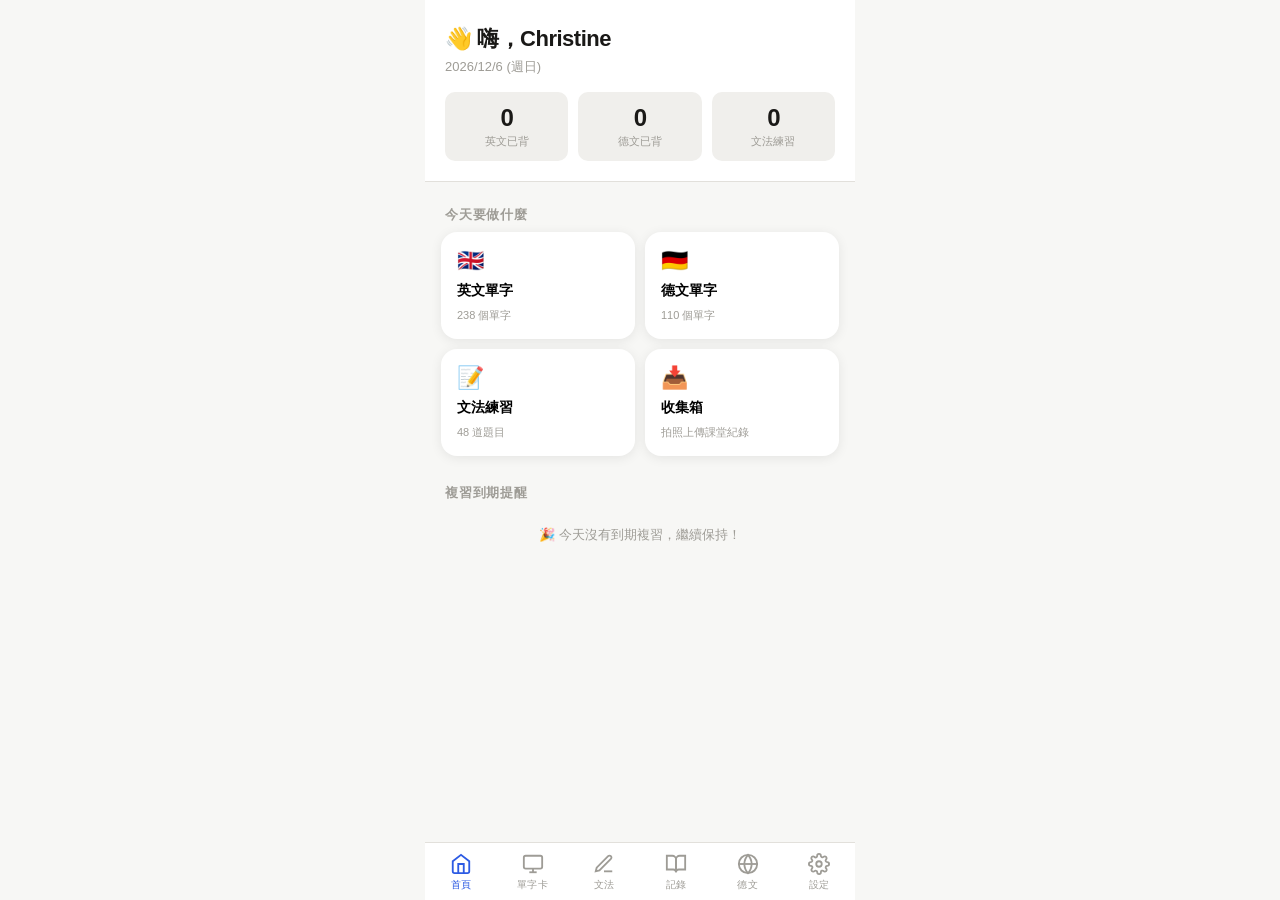
==== index.html @ 4376c9bf "Update index.html" ====
<!DOCTYPE html>
<html lang="zh-TW">
<head>
<meta charset="UTF-8">
<meta name="viewport" content="width=device-width, initial-scale=1.0, maximum-scale=1.0, user-scalable=no">
<meta name="apple-mobile-web-app-capable" content="yes">
<meta name="apple-mobile-web-app-status-bar-style" content="black-translucent">
<meta name="apple-mobile-web-app-title" content="語言複習">
<title>Language Review</title>
<script src="data.js"></script>
<style>
  /* ===== TOKENS ===== */
  :root {
    --bg: #F7F7F5;
    --surface: #FFFFFF;
    --surface2: #F0EFec;
    --border: #E2E0DB;
    --text: #1A1917;
    --text2: #6B6860;
    --text3: #9E9C96;
    --en: #2D5BE3;
    --en-light: #EBF0FD;
    --de: #C0392B;
    --de-light: #FDECEA;
    --green: #1A7F4B;
    --green-light: #E6F5EE;
    --amber: #B45309;
    --amber-light: #FEF3C7;
    --radius: 16px;
    --radius-sm: 10px;
    --shadow: 0 2px 12px rgba(0,0,0,0.08);
    --shadow-card: 0 4px 24px rgba(0,0,0,0.12);
    --font: -apple-system, 'SF Pro Display', 'Helvetica Neue', sans-serif;
    --safe-bottom: env(safe-area-inset-bottom, 0px);
  }

  /* ===== RESET ===== */
  *, *::before, *::after { box-sizing: border-box; margin: 0; padding: 0; }
  html, body { height: 100%; overflow: hidden; }
  body {
    font-family: var(--font);
    background: var(--bg);
    color: var(--text);
    -webkit-tap-highlight-color: transparent;
    -webkit-font-smoothing: antialiased;
  }
  button { border: none; cursor: pointer; font-family: var(--font); background: none; }
  input, textarea { font-family: var(--font); outline: none; border: none; }

  /* ===== LAYOUT ===== */
  #app {
    display: flex;
    flex-direction: column;
    height: 100vh;
    max-width: 430px;
    margin: 0 auto;
    position: relative;
    overflow: hidden;
  }
  #content {
    flex: 1;
    overflow-y: auto;
    overflow-x: hidden;
    -webkit-overflow-scrolling: touch;
    padding-bottom: calc(72px + var(--safe-bottom));
  }
  #content::-webkit-scrollbar { display: none; }

  /* ===== TOP BAR ===== */
  .topbar {
    background: var(--surface);
    padding: 16px 20px 12px;
    display: flex;
    align-items: center;
    justify-content: space-between;
    border-bottom: 1px solid var(--border);
    position: sticky;
    top: 0;
    z-index: 10;
  }
  .topbar-title { font-size: 17px; font-weight: 600; letter-spacing: -0.3px; }
  .topbar-sub { font-size: 12px; color: var(--text3); margin-top: 1px; }
  .topbar-action {
    width: 36px; height: 36px;
    border-radius: 50%;
    background: var(--surface2);
    display: flex; align-items: center; justify-content: center;
    font-size: 16px;
    transition: background 0.15s;
  }
  .topbar-action:active { background: var(--border); }

  /* ===== BOTTOM NAV ===== */
  #nav {
    position: fixed;
    bottom: 0; left: 50%; transform: translateX(-50%);
    width: 100%; max-width: 430px;
    background: rgba(255,255,255,0.95);
    backdrop-filter: blur(20px);
    -webkit-backdrop-filter: blur(20px);
    border-top: 1px solid var(--border);
    display: flex;
    padding-bottom: var(--safe-bottom);
    z-index: 100;
  }
  .nav-item {
    flex: 1;
    display: flex; flex-direction: column;
    align-items: center; justify-content: center;
    padding: 10px 0 8px;
    gap: 3px;
    color: var(--text3);
    transition: color 0.15s;
    -webkit-tap-highlight-color: transparent;
  }
  .nav-item.active { color: var(--en); }
  .nav-item svg { width: 22px; height: 22px; }
  .nav-item span { font-size: 10px; font-weight: 500; letter-spacing: 0.2px; }

  /* ===== PAGES ===== */
  .page { display: none; }
  .page.active { display: block; }

  /* ===== SECTION HEADER ===== */
  .section-header {
    padding: 20px 20px 8px;
    display: flex; align-items: center; justify-content: space-between;
  }
  .section-title { font-size: 13px; font-weight: 600; color: var(--text3); text-transform: uppercase; letter-spacing: 0.8px; }
  .section-action { font-size: 13px; color: var(--en); font-weight: 500; }

  /* ===== CARDS ===== */
  .card {
    background: var(--surface);
    border-radius: var(--radius);
    margin: 0 16px 12px;
    padding: 16px;
    box-shadow: var(--shadow);
  }
  .card-sm {
    background: var(--surface);
    border-radius: var(--radius-sm);
    padding: 12px 14px;
    box-shadow: var(--shadow);
  }

  /* ===== TAGS ===== */
  .tag {
    display: inline-flex; align-items: center;
    padding: 3px 8px;
    border-radius: 20px;
    font-size: 11px; font-weight: 600;
    letter-spacing: 0.3px;
  }
  .tag-en { background: var(--en-light); color: var(--en); }
  .tag-de { background: var(--de-light); color: var(--de); }
  .tag-green { background: var(--green-light); color: var(--green); }
  .tag-amber { background: var(--amber-light); color: var(--amber); }

  /* ===== HOME PAGE ===== */
  .home-hero {
    padding: 24px 20px 20px;
    background: var(--surface);
    border-bottom: 1px solid var(--border);
    margin-bottom: 4px;
  }
  .home-greeting { font-size: 22px; font-weight: 700; letter-spacing: -0.5px; }
  .home-date { font-size: 13px; color: var(--text3); margin-top: 4px; }
  .streak-row {
    display: flex; gap: 10px; margin-top: 16px;
  }
  .streak-box {
    flex: 1;
    background: var(--surface2);
    border-radius: var(--radius-sm);
    padding: 12px;
    text-align: center;
  }
  .streak-num { font-size: 24px; font-weight: 700; letter-spacing: -1px; }
  .streak-label { font-size: 11px; color: var(--text3); margin-top: 2px; }
  .quick-actions {
    display: grid; grid-template-columns: 1fr 1fr;
    gap: 10px; padding: 0 16px 8px;
  }
  .quick-btn {
    background: var(--surface);
    border-radius: var(--radius);
    padding: 16px;
    display: flex; flex-direction: column;
    gap: 8px;
    box-shadow: var(--shadow);
    transition: transform 0.1s;
    text-align: left;
  }
  .quick-btn:active { transform: scale(0.97); }
  .quick-btn-icon { font-size: 22px; }
  .quick-btn-title { font-size: 14px; font-weight: 600; }
  .quick-btn-sub { font-size: 11px; color: var(--text3); }

  /* ===== FLASHCARD ===== */
  .flashcard-container {
    padding: 20px 20px 0;
    position: relative;
  }
  .lang-toggle {
    display: flex;
    background: var(--surface2);
    border-radius: 12px;
    padding: 3px;
    margin-bottom: 16px;
  }
  .lang-toggle-btn {
    flex: 1; padding: 8px;
    border-radius: 9px;
    font-size: 13px; font-weight: 600;
    transition: all 0.2s;
    color: var(--text3);
  }
  .lang-toggle-btn.active {
    background: var(--surface);
    color: var(--text);
    box-shadow: 0 1px 4px rgba(0,0,0,0.1);
  }
  .flashcard-area {
    position: relative;
    height: 260px;
    user-select: none;
  }
  .flashcard {
    position: absolute; inset: 0;
    background: var(--surface);
    border-radius: 20px;
    box-shadow: var(--shadow-card);
    display: flex; flex-direction: column;
    align-items: center; justify-content: center;
    padding: 28px;
    text-align: center;
    cursor: pointer;
    transition: transform 0.3s ease;
    touch-action: pan-y;
  }
  .flashcard.flipped { background: var(--en-light); }
  .flashcard.flipped-de { background: var(--de-light); }
  .flashcard-top {
    position: absolute; top: 16px; left: 0; right: 0;
    display: flex; justify-content: center;
  }
  /* 發音按鈕（卡片右上角） */
  .speak-btn {
    position: absolute; top: 10px; right: 10px;
    width: 36px; height: 36px;
    border-radius: 50%;
    background: var(--surface2);
    display: flex; align-items: center; justify-content: center;
    font-size: 16px;
    z-index: 5;
  }
  .speak-btn:active { background: var(--border); }
  .speak-btn-inline {
    display: inline-flex; align-items: center; justify-content: center;
    width: 28px; height: 28px;
    border-radius: 50%;
    background: var(--surface2);
    font-size: 13px;
    margin-left: 6px;
    vertical-align: middle;
    flex: none;
  }
  .speak-btn-inline:active { background: var(--border); }
  .flashcard-word {
    font-size: 28px; font-weight: 700;
    letter-spacing: -0.5px;
    line-height: 1.2;
  }
  .flashcard-article {
    font-size: 16px; color: var(--de);
    font-weight: 600; margin-bottom: 4px;
  }
  .flashcard-pos {
    font-size: 12px; color: var(--text3);
    margin-top: 6px; font-style: italic;
  }
  .flashcard-meaning {
    font-size: 22px; font-weight: 600;
    margin-top: 8px; color: var(--text);
  }
  .flashcard-example {
    font-size: 12px; color: var(--text2);
    margin-top: 10px; line-height: 1.5;
    font-style: italic;
  }
  .flashcard-hint {
    position: absolute; bottom: 14px;
    font-size: 11px; color: var(--text3);
  }
  .swipe-indicators {
    display: flex; justify-content: space-between;
    padding: 10px 4px 0;
    font-size: 12px; color: var(--text3);
  }
  .swipe-indicators .left { color: var(--amber); }
  .swipe-indicators .right { color: var(--green); }
  .flashcard-actions {
    display: flex; gap: 12px; margin-top: 14px;
  }
  .fc-btn {
    flex: 1; padding: 14px;
    border-radius: 14px;
    font-size: 15px; font-weight: 600;
    transition: transform 0.1s;
  }
  .fc-btn:active { transform: scale(0.96); }
  .fc-btn-forget { background: var(--amber-light); color: var(--amber); }
  .fc-btn-know { background: var(--green-light); color: var(--green); }
  .flashcard-progress {
    margin: 14px 20px 0;
    display: flex; align-items: center; gap: 10px;
  }
  .progress-bar {
    flex: 1; height: 4px;
    background: var(--border);
    border-radius: 2px;
    overflow: hidden;
  }
  .progress-fill {
    height: 100%; background: var(--en);
    border-radius: 2px;
    transition: width 0.3s;
  }
  .progress-fill.de { background: var(--de); }
  .progress-text { font-size: 12px; color: var(--text3); white-space: nowrap; }

  /* typing mode */
  .typing-mode {
    padding: 20px;
  }
  .typing-card {
    background: var(--surface);
    border-radius: 20px;
    box-shadow: var(--shadow-card);
    padding: 28px 24px;
    text-align: center;
    margin-bottom: 16px;
    position: relative;
  }
  .typing-prompt { font-size: 13px; color: var(--text3); margin-bottom: 8px; }
  .typing-word { font-size: 26px; font-weight: 700; }
  .typing-input-wrap {
    display: flex; gap: 10px;
    margin-top: 16px;
  }
  .typing-input {
    flex: 1;
    background: var(--surface2);
    border-radius: 12px;
    padding: 14px 16px;
    font-size: 16px;
    color: var(--text);
    border: 2px solid transparent;
    transition: border-color 0.2s;
  }
  .typing-input:focus { border-color: var(--en); background: var(--surface); }
  .typing-input.correct { border-color: var(--green); background: var(--green-light); }
  .typing-input.wrong { border-color: var(--amber); background: var(--amber-light); }
  .typing-submit {
    background: var(--en);
    color: white;
    border-radius: 12px;
    padding: 0 18px;
    font-size: 15px; font-weight: 600;
  }
  .typing-submit:active { opacity: 0.85; }

  /* ===== GRAMMAR PAGE ===== */
  .grammar-card {
    background: var(--surface);
    border-radius: var(--radius);
    margin: 0 16px 12px;
    padding: 20px;
    box-shadow: var(--shadow);
  }
  /* 類別標籤列：可點擊展開規則 */
  .grammar-category-row {
    display: flex; align-items: center; gap: 8px;
    margin-bottom: 10px;
    cursor: pointer;
    user-select: none;
  }
  .grammar-category-label {
    font-size: 11px; font-weight: 600;
    text-transform: uppercase; letter-spacing: 0.8px;
    color: var(--text3);
  }
  .grammar-rule-toggle {
    font-size: 11px; color: var(--en);
    font-weight: 500;
  }
  .grammar-rule-detail {
    display: none;
    font-size: 12px; color: var(--text2);
    background: var(--en-light);
    border-radius: 8px;
    padding: 8px 10px;
    margin-bottom: 10px;
    line-height: 1.5;
  }
  .grammar-rule-detail.show { display: block; }
  .grammar-question {
    font-size: 16px; font-weight: 600; line-height: 1.4;
    margin-bottom: 12px;
  }
  .grammar-choices {
    display: flex; flex-direction: column; gap: 8px;
  }
  .grammar-choice {
    background: var(--surface2);
    border-radius: 10px;
    padding: 12px 14px;
    font-size: 14px;
    text-align: left;
    transition: background 0.15s;
    border: 2px solid transparent;
  }
  .grammar-choice:active { background: var(--border); }
  .grammar-choice.correct { background: var(--green-light); border-color: var(--green); color: var(--green); }
  .grammar-choice.wrong { background: var(--de-light); border-color: var(--de); color: var(--de); }
  .grammar-explanation {
    display: none;
    margin-top: 12px;
    padding: 12px;
    background: var(--surface2);
    border-radius: 10px;
    font-size: 13px;
    line-height: 1.6;
    color: var(--text2);
  }
  .grammar-explanation.show { display: block; }
  .grammar-nav-btn {
    width: 100%; padding: 14px;
    background: var(--en);
    color: white;
    border-radius: 12px;
    font-size: 15px; font-weight: 600;
    margin-top: 12px;
    transition: opacity 0.15s;
  }
  .grammar-nav-btn:active { opacity: 0.85; }
  .grammar-ai-btn {
    width: 100%; padding: 12px;
    background: var(--surface2);
    color: var(--text2);
    border-radius: 12px;
    font-size: 13px; font-weight: 500;
    margin-top: 8px;
    display: flex; align-items: center; justify-content: center; gap: 6px;
  }
  .grammar-stats {
    display: flex; gap: 10px;
    padding: 0 16px 12px;
  }
  .grammar-stat {
    flex: 1; background: var(--surface);
    border-radius: var(--radius-sm);
    padding: 12px;
    text-align: center;
    box-shadow: var(--shadow);
  }
  .grammar-stat-num { font-size: 22px; font-weight: 700; }
  .grammar-stat-label { font-size: 11px; color: var(--text3); margin-top: 2px; }
  .filter-row {
    display: flex; gap: 8px;
    padding: 0 16px 12px;
    overflow-x: auto;
  }
  .filter-row::-webkit-scrollbar { display: none; }
  .filter-chip {
    padding: 6px 14px;
    border-radius: 20px;
    font-size: 12px; font-weight: 600;
    background: var(--surface2);
    color: var(--text3);
    white-space: nowrap;
    transition: all 0.15s;
  }
  .filter-chip.active { background: var(--en); color: white; }

  /* ===== 找錯誤題型樣式 ===== */
  .error-find-badge {
    display: inline-flex; align-items: center; gap: 4px;
    padding: 3px 10px;
    border-radius: 20px;
    font-size: 11px; font-weight: 600;
    background: var(--amber-light); color: var(--amber);
    margin-bottom: 10px;
  }
  .error-find-instruction {
    font-size: 13px; color: var(--text2);
    margin-bottom: 14px; line-height: 1.5;
  }
  .error-find-sentence {
    display: flex; flex-wrap: wrap; gap: 6px;
    padding: 16px;
    background: var(--surface2);
    border-radius: 12px;
    margin-bottom: 14px;
    line-height: 1.8;
  }
  .word-token {
    display: inline-block;
    padding: 4px 8px;
    border-radius: 8px;
    font-size: 15px; font-weight: 500;
    cursor: pointer;
    border: 2px solid transparent;
    transition: all 0.15s;
    background: var(--surface);
  }
  .word-token:active { transform: scale(0.93); }
  .word-token.found-error {
    background: var(--de-light);
    border-color: var(--de);
    color: var(--de);
    font-weight: 700;
  }
  .word-token.not-error {
    opacity: 0.45;
    cursor: default;
  }
  .word-token.punctuation {
    background: none;
    border: none;
    cursor: default;
    padding: 4px 2px;
    color: var(--text3);
    font-size: 15px;
  }
  .error-find-feedback {
    font-size: 13px;
    padding: 8px 12px;
    border-radius: 8px;
    margin-bottom: 10px;
    line-height: 1.5;
  }
  .error-find-feedback.hint {
    background: var(--amber-light);
    color: var(--amber);
  }
  .error-find-feedback.success {
    background: var(--green-light);
    color: var(--green);
    font-weight: 600;
  }
  /* 第二步：選正確替換 */
  .word-fix-section {
    margin-top: 4px;
  }
  .word-fix-prompt {
    font-size: 14px; font-weight: 600;
    margin-bottom: 10px; color: var(--text);
  }
  .word-fix-prompt .error-word {
    color: var(--de);
    text-decoration: line-through;
    margin-right: 4px;
  }
  .word-fix-choices {
    display: flex; flex-direction: column; gap: 8px;
  }
  .word-fix-choice {
    background: var(--surface2);
    border-radius: 10px;
    padding: 11px 14px;
    font-size: 14px;
    text-align: left;
    border: 2px solid transparent;
    transition: all 0.15s;
  }
  .word-fix-choice:active { background: var(--border); }
  .word-fix-choice.correct { background: var(--green-light); border-color: var(--green); color: var(--green); font-weight: 600; }
  .word-fix-choice.wrong { background: var(--de-light); border-color: var(--de); color: var(--de); }

  /* ===== DIARY / RECORDS PAGE ===== */
  .diary-input-card {
    background: var(--surface);
    border-radius: var(--radius);
    margin: 0 16px 12px;
    padding: 16px;
    box-shadow: var(--shadow);
  }
  .diary-textarea {
    width: 100%;
    min-height: 120px;
    background: var(--surface2);
    border-radius: 10px;
    padding: 12px;
    font-size: 15px; line-height: 1.6;
    resize: none;
    color: var(--text);
  }
  .diary-textarea:focus { background: var(--surface); }
  .diary-toolbar {
    display: flex; gap: 8px; margin-top: 10px;
  }
  .diary-submit {
    flex: 1; padding: 12px;
    background: var(--en); color: white;
    border-radius: 10px;
    font-size: 14px; font-weight: 600;
  }
  .diary-submit:active { opacity: 0.85; }
  .diary-ai-btn {
    padding: 12px 14px;
    background: var(--surface2);
    border-radius: 10px;
    font-size: 13px;
  }
  .diary-entry {
    background: var(--surface);
    border-radius: var(--radius);
    margin: 0 16px 10px;
    padding: 16px;
    box-shadow: var(--shadow);
  }
  .diary-entry-date { font-size: 11px; color: var(--text3); margin-bottom: 6px; }
  .diary-entry-text { font-size: 14px; line-height: 1.6; color: var(--text); }
  .diary-entry-corrections {
    margin-top: 10px;
    padding-top: 10px;
    border-top: 1px solid var(--border);
  }
  .correction-item { font-size: 12px; line-height: 1.5; margin-bottom: 4px; }
  .correction-wrong { color: var(--de); text-decoration: line-through; }
  .correction-right { color: var(--green); }

  /* engoo record */
  .record-input {
    width: 100%;
    background: var(--surface2);
    border-radius: 10px;
    padding: 12px;
    font-size: 15px;
    color: var(--text);
    margin-bottom: 8px;
  }
  .record-input:focus { background: var(--surface); }

  /* cambly history */
  .cambly-item {
    background: var(--surface);
    border-radius: var(--radius);
    margin: 0 16px 10px;
    padding: 14px 16px;
    box-shadow: var(--shadow);
    display: flex; flex-direction: column; gap: 4px;
  }
  .cambly-item-header {
    display: flex; align-items: center; justify-content: space-between;
  }
  .cambly-item-date { font-size: 12px; color: var(--text3); }
  .cambly-item-tutor { font-size: 12px; color: var(--en); font-weight: 500; }
  .cambly-item-topic { font-size: 14px; font-weight: 500; line-height: 1.4; }

  /* ===== 收集箱 (INBOX) ===== */
  .inbox-photo-preview {
    width: 100%;
    border-radius: 10px;
    margin-top: 10px;
    max-height: 220px;
    object-fit: contain;
    background: var(--surface2);
  }
  .inbox-item {
    background: var(--surface);
    border-radius: var(--radius-sm);
    margin: 0 16px 10px;
    padding: 12px 14px;
    box-shadow: var(--shadow);
  }
  .inbox-item-header {
    display: flex; align-items: center; justify-content: space-between;
    margin-bottom: 8px;
  }
  .inbox-item-remove {
    font-size: 13px; color: var(--de); font-weight: 600;
    padding: 4px 8px;
  }
  .inbox-field {
    display: flex; align-items: center; gap: 8px;
    margin-bottom: 6px;
  }
  .inbox-field-label {
    font-size: 11px; color: var(--text3);
    width: 44px; flex: none;
  }
  .inbox-field-input {
    flex: 1;
    background: var(--surface2);
    border-radius: 8px;
    padding: 8px 10px;
    font-size: 14px;
    color: var(--text);
  }
  .inbox-field-input:focus { background: var(--en-light); }

  /* ===== GERMAN PAGE ===== */
  .pr-card {
    background: var(--surface);
    border-radius: var(--radius);
    margin: 0 16px 10px;
    padding: 16px;
    box-shadow: var(--shadow);
  }
  .pr-title {
    font-size: 15px; font-weight: 700; margin-bottom: 6px;
    color: var(--de);
  }
  .pr-rule { font-size: 13px; line-height: 1.5; color: var(--text2); margin-bottom: 10px; }
  .pr-examples { display: flex; flex-wrap: wrap; gap: 6px; }
  .pr-example {
    background: var(--de-light);
    border-radius: 8px;
    padding: 6px 10px;
    font-size: 12px;
  }
  .pr-example-word { font-weight: 600; color: var(--de); }
  .pr-example-pron { color: var(--text3); font-size: 11px; }
  .pr-example-meaning { color: var(--text2); }
  .pr-notes {
    margin-top: 10px;
    padding: 8px 10px;
    background: var(--amber-light);
    border-radius: 8px;
    font-size: 12px; color: var(--amber);
  }

  /* ===== SETTINGS PAGE ===== */
  .settings-section {
    padding: 0 16px 8px;
  }
  .settings-item {
    background: var(--surface);
    border-radius: var(--radius-sm);
    margin-bottom: 8px;
    padding: 14px 16px;
    display: flex; align-items: center; justify-content: space-between;
    box-shadow: var(--shadow);
  }
  .settings-item-left { display: flex; flex-direction: column; gap: 2px; }
  .settings-item-title { font-size: 15px; font-weight: 500; }
  .settings-item-sub { font-size: 12px; color: var(--text3); }
  .settings-input {
    width: 100%;
    background: var(--surface2);
    border-radius: 10px;
    padding: 10px 12px;
    font-size: 14px;
    color: var(--text);
    margin-top: 6px;
  }
  .settings-save-btn {
    width: 100%; padding: 14px;
    background: var(--en); color: white;
    border-radius: 12px;
    font-size: 15px; font-weight: 600;
    margin-top: 8px;
  }

  /* ===== AI Loading ===== */
  .ai-loading {
    display: flex; align-items: center; gap: 8px;
    padding: 12px 16px;
    background: var(--surface2);
    border-radius: 10px;
    font-size: 13px; color: var(--text3);
  }
  .ai-dots {
    display: flex; gap: 4px;
  }
  .ai-dot {
    width: 6px; height: 6px;
    border-radius: 50%;
    background: var(--text3);
    animation: bounce 1.2s infinite;
  }
  .ai-dot:nth-child(2) { animation-delay: 0.2s; }
  .ai-dot:nth-child(3) { animation-delay: 0.4s; }
  @keyframes bounce {
    0%, 80%, 100% { transform: translateY(0); }
    40% { transform: translateY(-6px); }
  }

  /* AI result box */
  .ai-result {
    background: var(--surface2);
    border-radius: 10px;
    padding: 12px 14px;
    font-size: 13px;
    line-height: 1.7;
    color: var(--text);
    margin-top: 10px;
    border-left: 3px solid var(--en);
  }
  .ai-result.de { border-left-color: var(--de); }

  /* ===== TOAST ===== */
  .toast {
    position: fixed;
    bottom: calc(80px + var(--safe-bottom));
    left: 50%; transform: translateX(-50%) translateY(20px);
    background: var(--text);
    color: white;
    padding: 10px 20px;
    border-radius: 20px;
    font-size: 13px; font-weight: 500;
    opacity: 0;
    transition: all 0.3s;
    z-index: 999;
    pointer-events: none;
    white-space: nowrap;
    max-width: 90vw;
    overflow: hidden;
    text-overflow: ellipsis;
  }
  .toast.show {
    opacity: 1;
    transform: translateX(-50%) translateY(0);
  }

  /* swipe animation */
  @keyframes swipeRight {
    to { transform: translateX(120%) rotate(15deg); opacity: 0; }
  }
  @keyframes swipeLeft {
    to { transform: translateX(-120%) rotate(-15deg); opacity: 0; }
  }
  .swiping-right { animation: swipeRight 0.3s ease forwards; }
  .swiping-left { animation: swipeLeft 0.3s ease forwards; }

  /* empty state */
  .empty-state {
    text-align: center;
    padding: 48px 24px;
    color: var(--text3);
  }
  .empty-state-icon { font-size: 40px; margin-bottom: 12px; }
  .empty-state-text { font-size: 15px; font-weight: 500; color: var(--text2); }
  .empty-state-sub { font-size: 13px; margin-top: 6px; }
</style>
</head>
<body>
<div id="app">

  <!-- ===== CONTENT ===== -->
  <div id="content">

    <!-- HOME -->
    <div id="page-home" class="page active">
      <div class="home-hero">
        <div class="home-greeting">👋 嗨，Christine</div>
        <div class="home-date" id="home-date">今天是學習的好日子</div>
        <div class="streak-row">
          <div class="streak-box">
            <div class="streak-num" id="streak-en">—</div>
            <div class="streak-label">英文已背</div>
          </div>
          <div class="streak-box">
            <div class="streak-num" id="streak-de">—</div>
            <div class="streak-label">德文已背</div>
          </div>
          <div class="streak-box">
            <div class="streak-num" id="streak-grammar">—</div>
            <div class="streak-label">文法練習</div>
          </div>
        </div>
      </div>

      <div class="section-header">
        <span class="section-title">今天要做什麼</span>
      </div>
      <div class="quick-actions">
        <button class="quick-btn" onclick="goTo('vocab','en')">
          <span class="quick-btn-icon">🇬🇧</span>
          <span class="quick-btn-title">英文單字</span>
          <span class="quick-btn-sub" id="home-en-count">載入中…</span>
        </button>
        <button class="quick-btn" onclick="goTo('vocab','de')">
          <span class="quick-btn-icon">🇩🇪</span>
          <span class="quick-btn-title">德文單字</span>
          <span class="quick-btn-sub" id="home-de-count">載入中…</span>
        </button>
        <button class="quick-btn" onclick="goTo('grammar',null)">
          <span class="quick-btn-icon">📝</span>
          <span class="quick-btn-title">文法練習</span>
          <span class="quick-btn-sub" id="home-grammar-count">載入中…</span>
        </button>
        <button class="quick-btn" onclick="goTo('diary',null); setDiaryTab('inbox')">
          <span class="quick-btn-icon">📥</span>
          <span class="quick-btn-title">收集箱</span>
          <span class="quick-btn-sub">拍照上傳課堂紀錄</span>
        </button>
      </div>

      <div class="section-header">
        <span class="section-title">複習到期提醒</span>
      </div>
      <div id="due-list" style="padding: 0 16px 12px;">
        <!-- filled by JS -->
      </div>
    </div>

    <!-- VOCABULARY -->
    <div id="page-vocab" class="page">
      <div class="topbar">
        <div>
          <div class="topbar-title" id="vocab-title">英文單字</div>
          <div class="topbar-sub" id="vocab-mode-label">翻牌模式</div>
        </div>
        <button class="topbar-action" onclick="toggleVocabMode()" title="切換模式">⌨️</button>
      </div>

      <!-- lang toggle -->
      <div style="padding: 16px 16px 0;">
        <div class="lang-toggle">
          <button class="lang-toggle-btn active" id="lang-en-btn" onclick="setVocabLang('en')">🇬🇧 英文</button>
          <button class="lang-toggle-btn" id="lang-de-btn" onclick="setVocabLang('de')">🇩🇪 德文</button>
        </div>
      </div>

      <!-- flashcard mode -->
      <div id="flashcard-mode">
        <div class="flashcard-container">
          <div class="flashcard-area" id="flashcard-area">
            <div class="flashcard" id="flashcard" onclick="flipCard()">
              <button class="speak-btn" onclick="event.stopPropagation(); speakCurrentWord();" title="發音">🔊</button>
              <div class="flashcard-top">
                <span class="tag" id="fc-tag">翻牌</span>
              </div>
              <div id="fc-article" class="flashcard-article"></div>
              <div class="flashcard-word" id="fc-word">載入中…</div>
              <div class="flashcard-pos" id="fc-pos"></div>
              <div id="fc-back" style="display:none; width:100%;">
                <div class="flashcard-meaning" id="fc-meaning"></div>
                <div class="flashcard-example" id="fc-example"></div>
                <button class="speak-btn-inline" onclick="event.stopPropagation(); speakCurrentExample();" title="唸例句">📢</button>
              </div>
              <div class="flashcard-hint" id="fc-hint">點擊翻面</div>
            </div>
          </div>
          <div class="swipe-indicators">
            <span class="left">← 還需要再記</span>
            <span class="right">認識了 →</span>
          </div>
          <div class="flashcard-actions">
            <button class="fc-btn fc-btn-forget" onclick="swipeCard('left')">😅 還不熟</button>
            <button class="fc-btn fc-btn-know" onclick="swipeCard('right')">✅ 認識了</button>
          </div>
          <div class="flashcard-progress">
            <div class="progress-bar"><div class="progress-fill" id="fc-progress"></div></div>
            <span class="progress-text" id="fc-progress-text">0 / 0</span>
          </div>
          <!-- AI example button -->
          <div style="padding: 12px 0 0;">
            <button class="grammar-ai-btn" onclick="getAIExample()" id="ai-example-btn">
              ✨ AI 生成例句幫助記憶
            </button>
            <div id="ai-example-result"></div>
          </div>
        </div>
      </div>

      <!-- typing mode -->
      <div id="typing-mode-view" style="display:none;">
        <div class="typing-mode">
          <div class="typing-card">
            <button class="speak-btn" onclick="speakCurrentWord()" title="發音">🔊</button>
            <div class="typing-prompt" id="typing-prompt">看中文，輸入英文</div>
            <div class="typing-word" id="typing-word">載入中…</div>
            <div id="typing-hint" style="font-size:12px; color:var(--text3); margin-top:6px;"></div>
          </div>
          <div class="typing-input-wrap">
            <input class="typing-input" id="typing-input" placeholder="在這裡輸入答案…" autocomplete="off" autocorrect="off" autocapitalize="off" spellcheck="false">
            <button class="typing-submit" onclick="checkTyping()">確認</button>
          </div>
          <div id="typing-feedback" style="margin-top:12px;"></div>
          <div class="flashcard-progress" style="margin-top:16px;">
            <div class="progress-bar"><div class="progress-fill" id="typing-progress"></div></div>
            <span class="progress-text" id="typing-progress-text">0 / 0</span>
          </div>
        </div>
      </div>
    </div>

    <!-- GRAMMAR -->
    <div id="page-grammar" class="page">
      <div class="topbar">
        <div>
          <div class="topbar-title">文法練習</div>
          <div class="topbar-sub">英文文法 × AI 出題</div>
        </div>
        <button class="topbar-action" onclick="refreshGrammar()">🔄</button>
      </div>

      <div class="grammar-stats">
        <div class="grammar-stat">
          <div class="grammar-stat-num" id="gs-correct" style="color:var(--green);">0</div>
          <div class="grammar-stat-label">答對</div>
        </div>
        <div class="grammar-stat">
          <div class="grammar-stat-num" id="gs-wrong" style="color:var(--de);">0</div>
          <div class="grammar-stat-label">答錯</div>
        </div>
        <div class="grammar-stat">
          <div class="grammar-stat-num" id="gs-total">0</div>
          <div class="grammar-stat-label">已練習</div>
        </div>
      </div>

      <div class="filter-row">
        <button class="filter-chip active" onclick="setGrammarFilter('all', this)">全部</button>
        <button class="filter-chip" onclick="setGrammarFilter('past_tense', this)">過去式</button>
        <button class="filter-chip" onclick="setGrammarFilter('subject_verb', this)">主詞一致</button>
        <button class="filter-chip" onclick="setGrammarFilter('preposition', this)">介系詞</button>
        <button class="filter-chip" onclick="setGrammarFilter('other', this)">其他</button>
        <button class="filter-chip" onclick="setGrammarFilter('weak', this)">⚠️ 弱點</button>
      </div>

      <div id="grammar-card-container">
        <!-- filled by JS -->
      </div>
    </div>

    <!-- DIARY / RECORDS -->
    <div id="page-diary" class="page">
      <div class="topbar">
        <div>
          <div class="topbar-title">記錄 & 收集</div>
          <div class="topbar-sub">日記 · Engoo · Cambly · 收集箱</div>
        </div>
      </div>

      <!-- sub tabs -->
      <div class="lang-toggle" style="margin: 12px 16px 0;">
        <button class="lang-toggle-btn active" id="diary-tab-diary" onclick="setDiaryTab('diary')">📔 日記</button>
        <button class="lang-toggle-btn" id="diary-tab-engoo" onclick="setDiaryTab('engoo')">📰 Engoo</button>
        <button class="lang-toggle-btn" id="diary-tab-cambly" onclick="setDiaryTab('cambly')">🎙️ Cambly</button>
        <button class="lang-toggle-btn" id="diary-tab-inbox" onclick="setDiaryTab('inbox')">📥 收集</button>
      </div>

      <!-- diary sub -->
      <div id="diary-sub-diary">
        <div class="section-header"><span class="section-title">今日英文日記</span></div>
        <div class="diary-input-card">
          <textarea class="diary-textarea" id="diary-text" placeholder="用英文寫下今天發生的事… (3句以上)&#10;提示：試著用過去式！"></textarea>
          <div class="diary-toolbar">
            <button class="diary-submit" onclick="submitDiary()">儲存日記</button>
            <button class="diary-ai-btn" onclick="checkDiaryAI()" title="AI 批改">✨ AI 批改</button>
          </div>
          <div id="diary-ai-result"></div>
        </div>
        <div class="section-header">
          <span class="section-title">過去日記</span>
          <button class="section-action" onclick="clearDiaries()">清除</button>
        </div>
        <div id="diary-list">
          <div class="empty-state"><div class="empty-state-icon">📝</div><div class="empty-state-text">還沒有日記</div><div class="empty-state-sub">每天寫 3 句，練習過去式！</div></div>
        </div>
      </div>

      <!-- engoo sub -->
      <div id="diary-sub-engoo" style="display:none;">
        <div class="section-header"><span class="section-title">新增閱讀記錄</span></div>
        <div class="diary-input-card">
          <input class="record-input" id="engoo-title" placeholder="文章標題 (e.g. A 3D-Printed Rocket…)">
          <input class="record-input" id="engoo-date" type="date">
          <textarea class="diary-textarea" id="engoo-words" style="min-height:80px;" placeholder="不懂的單字，一行一個：&#10;orbit / 軌道"></textarea>
          <button class="diary-submit" style="width:100%; margin-top:8px;" onclick="submitEngoo()">儲存記錄</button>
        </div>
        <div class="section-header"><span class="section-title">閱讀紀錄</span></div>
        <div id="engoo-list">
          <div class="empty-state"><div class="empty-state-icon">📰</div><div class="empty-state-text">還沒有閱讀記錄</div><div class="empty-state-sub">每天讀一篇 Engoo 文章！</div></div>
        </div>
      </div>

      <!-- cambly sub -->
      <div id="diary-sub-cambly" style="display:none;">
        <div class="section-header">
          <span class="section-title">口語課歷史（共 <span id="cambly-count">0</span> 堂）</span>
        </div>
        <div id="cambly-list"><!-- filled by JS --></div>
      </div>

      <!-- 收集箱 sub -->
      <div id="diary-sub-inbox" style="display:none;">
        <div class="section-header"><span class="section-title">上傳課堂紀錄</span></div>
        <div class="diary-input-card">
          <div style="font-size:12px; color:var(--text3); line-height:1.6; margin-bottom:10px;">
            拍照或貼上課堂內容 → AI 自動整理成單字/文法 → 確認後直接存進資料庫（GitHub）。
          </div>
          <textarea class="diary-textarea" id="inbox-text" style="min-height:90px;" placeholder="貼上文字內容（Cambly AI回饋、筆記…），或只上傳照片"></textarea>
          <div class="diary-toolbar">
            <button class="diary-ai-btn" style="flex:1;" onclick="document.getElementById('inbox-photo').click()">📷 選擇照片</button>
            <button class="diary-submit" style="flex:1.6;" onclick="analyzeInbox()">✨ AI 分析內容</button>
          </div>
          <input type="file" id="inbox-photo" accept="image/*" style="display:none;" onchange="handleInboxPhoto(event)">
          <img id="inbox-photo-preview" class="inbox-photo-preview" style="display:none;">
          <div id="inbox-analyze-status"></div>
        </div>

        <div class="section-header">
          <span class="section-title">待確認項目（<span id="inbox-count">0</span>）</span>
          <button class="section-action" onclick="clearInbox()">全部清除</button>
        </div>
        <div id="inbox-list">
          <div class="empty-state"><div class="empty-state-icon">📥</div><div class="empty-state-text">收集箱是空的</div><div class="empty-state-sub">上傳照片或文字，AI 幫你整理</div></div>
        </div>
        <div style="padding: 0 16px 20px;">
          <button class="settings-save-btn" style="background:var(--green); margin-top:0;" onclick="saveInboxToGithub()">💾 儲存到資料庫（GitHub）</button>
          <div id="inbox-save-status"></div>
        </div>
      </div>
    </div>

    <!-- GERMAN -->
    <div id="page-german" class="page">
      <div class="topbar">
        <div>
          <div class="topbar-title">德文基礎</div>
          <div class="topbar-sub">A1 發音 · 句型 · 文法</div>
        </div>
      </div>

      <div class="lang-toggle" style="margin: 12px 16px 0;">
        <button class="lang-toggle-btn active" id="de-tab-pr" onclick="setDeTab('pronunciation')">🔤 發音</button>
        <button class="lang-toggle-btn" id="de-tab-sentence" onclick="setDeTab('sentence')">💬 句型</button>
        <button class="lang-toggle-btn" id="de-tab-grammar" onclick="setDeTab('grammar')">📚 文法</button>
      </div>

      <div id="de-sub-pronunciation">
        <div class="section-header"><span class="section-title">德文發音規則</span></div>
        <div id="pronunciation-list"><!-- filled by JS --></div>
      </div>

      <div id="de-sub-sentence" style="display:none;">
        <div class="flashcard-container" style="padding-top: 16px;">
          <div class="flashcard-area" id="sentence-flashcard-area">
            <div class="flashcard" id="sentence-flashcard" onclick="flipSentenceCard()">
              <button class="speak-btn" onclick="event.stopPropagation(); speakCurrentSentence();" title="發音">🔊</button>
              <div class="flashcard-top">
                <span class="tag tag-de" id="sentence-unit-tag">單元</span>
              </div>
              <div class="flashcard-word" id="sentence-de" style="font-size: 22px;">載入中…</div>
              <div id="sentence-back" style="display:none; width:100%;">
                <div class="flashcard-meaning" id="sentence-zh"></div>
              </div>
              <div class="flashcard-hint" id="sentence-hint">點擊翻面看中文</div>
            </div>
          </div>
          <div class="flashcard-actions">
            <button class="fc-btn" style="background:var(--surface2); color:var(--text2);" onclick="prevSentence()">← 上一句</button>
            <button class="fc-btn fc-btn-know" onclick="nextSentence()">下一句 →</button>
          </div>
          <div class="flashcard-progress">
            <div class="progress-bar"><div class="progress-fill de" id="sentence-progress"></div></div>
            <span class="progress-text" id="sentence-progress-text">0 / 0</span>
          </div>
        </div>
        <div class="section-header" style="margin-top: 8px;"><span class="section-title">依單元瀏覽全部句子</span></div>
        <div id="sentence-list"><!-- filled by JS --></div>
      </div>

      <div id="de-sub-grammar" style="display:none;">
        <div class="section-header"><span class="section-title">德文文法重點</span></div>
        <div id="de-grammar-list"><!-- filled by JS --></div>
      </div>
    </div>

    <!-- SETTINGS -->
    <div id="page-settings" class="page">
      <div class="topbar">
        <div><div class="topbar-title">設定</div></div>
      </div>
      <div style="padding: 16px 0 0;">
        <div class="section-header"><span class="section-title">AI 設定</span></div>
        <div class="settings-section">
          <div class="settings-item" style="flex-direction: column; align-items: stretch;">
            <div class="settings-item-title">Gemini API Key</div>
            <div class="settings-item-sub">用於 AI 批改日記、生成例句、收集箱辨識</div>
            <input class="settings-input" id="api-key-input" type="password" placeholder="貼上你的 Gemini API Key">
            <div class="settings-item-title" style="margin-top:12px;">Gemini 模型名稱</div>
            <div class="settings-item-sub">模型退役時只要改這裡，不用改程式碼</div>
            <input class="settings-input" id="gemini-model-input" placeholder="gemini-2.5-flash">
            <button class="settings-save-btn" onclick="saveApiSettings()">儲存 AI 設定</button>
          </div>
        </div>

        <div class="section-header" style="margin-top:8px;"><span class="section-title">GitHub 同步（收集箱用）</span></div>
        <div class="settings-section">
          <div class="settings-item" style="flex-direction: column; align-items: stretch;">
            <div class="settings-item-title">GitHub Token</div>
            <div class="settings-item-sub">Fine-grained token，只需這個 repo 的 Contents 讀寫權限</div>
            <input class="settings-input" id="github-token-input" type="password" placeholder="github_pat_...">
            <div class="settings-item-title" style="margin-top:12px;">Repo 擁有者（帳號名）</div>
            <input class="settings-input" id="github-owner-input" placeholder="例如：christine-tw">
            <div class="settings-item-title" style="margin-top:12px;">Repo 名稱</div>
            <input class="settings-input" id="github-repo-input" placeholder="例如：language-review">
            <div class="settings-item-title" style="margin-top:12px;">分支（通常是 main）</div>
            <input class="settings-input" id="github-branch-input" placeholder="main">
            <button class="settings-save-btn" onclick="saveGithubSettings()">儲存 GitHub 設定</button>
            <button class="settings-save-btn" style="background:var(--surface2); color:var(--text);" onclick="testGithubConnection()">🔌 測試連線</button>
            <div id="github-test-status"></div>
          </div>
        </div>

        <div class="section-header" style="margin-top:8px;"><span class="section-title">資料管理</span></div>
        <div class="settings-section">
          <div class="settings-item">
            <div class="settings-item-left">
              <div class="settings-item-title">英文單字數量</div>
              <div class="settings-item-sub" id="settings-en-count">—</div>
            </div>
            <span class="tag tag-en">英文</span>
          </div>
          <div class="settings-item">
            <div class="settings-item-left">
              <div class="settings-item-title">德文單字數量</div>
              <div class="settings-item-sub" id="settings-de-count">—</div>
            </div>
            <span class="tag tag-de">德文</span>
          </div>
          <div class="settings-item">
            <div class="settings-item-left">
              <div class="settings-item-title">文法題數量</div>
              <div class="settings-item-sub" id="settings-grammar-count">—</div>
            </div>
            <span class="tag tag-green">文法</span>
          </div>
          <div class="settings-item">
            <div class="settings-item-left">
              <div class="settings-item-title">重置今日進度</div>
              <div class="settings-item-sub">清除今天的翻牌記錄</div>
            </div>
            <button onclick="resetToday()" style="font-size:13px; color:var(--de); font-weight:600;">重置</button>
          </div>
          <div class="settings-item">
            <div class="settings-item-left">
              <div class="settings-item-title">清除所有複習排程</div>
              <div class="settings-item-sub">重新開始間隔複習</div>
            </div>
            <button onclick="resetAllSchedule()" style="font-size:13px; color:var(--de); font-weight:600;">清除</button>
          </div>
        </div>

        <div class="section-header" style="margin-top:8px;"><span class="section-title">資料備份 & 轉移</span></div>
        <div class="settings-section">
          <div class="card" style="display:flex; flex-direction:column; gap:10px;">
            <div style="font-size:13px; color:var(--text2); line-height:1.6;">
              匯出後會下載一個 <strong>.json</strong> 檔案，存到 iCloud 或任何地方。<br>
              換手機或換裝置時，用匯入還原所有資料。
            </div>
            <button class="settings-save-btn" onclick="exportData()" style="background:var(--green);">
              📤 匯出所有資料
            </button>
            <button class="settings-save-btn" onclick="document.getElementById('import-file').click()" style="background:var(--surface2); color:var(--text);">
              📥 匯入資料（從備份還原）
            </button>
            <input type="file" id="import-file" accept=".json" style="display:none;" onchange="importData(event)">
            <div id="import-status"></div>
          </div>
        </div>

        <div class="section-header" style="margin-top:8px;"><span class="section-title">資料更新方式</span></div>
        <div class="settings-section">
          <div class="card">
            <div style="font-size:13px; line-height:1.8; color: var(--text2);">
              <strong>日常小更新</strong>：用「📥 收集箱」拍照上傳，AI 整理後直接存進 GitHub 的 data-user.json。<br><br>
              <strong>大批整理</strong>：每隔一段時間把累積的內容交給 Claude，合併進 data.js 並重新分類、去重複。
            </div>
          </div>
        </div>
        <div style="text-align:center; padding: 20px; font-size:12px; color:var(--text3);">
          Language Review App v1.3.0<br>最後更新：2026-07-08
        </div>
      </div>
    </div>

  </div><!-- /content -->

  <!-- ===== BOTTOM NAV ===== -->
  <nav id="nav">
    <button class="nav-item active" onclick="switchPage('home')" id="nav-home">
      <svg viewBox="0 0 24 24" fill="none" stroke="currentColor" stroke-width="2"><path d="M3 9l9-7 9 7v11a2 2 0 0 1-2 2H5a2 2 0 0 1-2-2z"/><polyline points="9 22 9 12 15 12 15 22"/></svg>
      <span>首頁</span>
    </button>
    <button class="nav-item" onclick="switchPage('vocab')" id="nav-vocab">
      <svg viewBox="0 0 24 24" fill="none" stroke="currentColor" stroke-width="2"><rect x="2" y="3" width="20" height="14" rx="2"/><line x1="8" y1="21" x2="16" y2="21"/><line x1="12" y1="17" x2="12" y2="21"/></svg>
      <span>單字卡</span>
    </button>
    <button class="nav-item" onclick="switchPage('grammar')" id="nav-grammar">
      <svg viewBox="0 0 24 24" fill="none" stroke="currentColor" stroke-width="2"><path d="M12 20h9"/><path d="M16.5 3.5a2.121 2.121 0 0 1 3 3L7 19l-4 1 1-4L16.5 3.5z"/></svg>
      <span>文法</span>
    </button>
    <button class="nav-item" onclick="switchPage('diary')" id="nav-diary">
      <svg viewBox="0 0 24 24" fill="none" stroke="currentColor" stroke-width="2"><path d="M2 3h6a4 4 0 0 1 4 4v14a3 3 0 0 0-3-3H2z"/><path d="M22 3h-6a4 4 0 0 0-4 4v14a3 3 0 0 1 3-3h7z"/></svg>
      <span>記錄</span>
    </button>
    <button class="nav-item" onclick="switchPage('german')" id="nav-german">
      <svg viewBox="0 0 24 24" fill="none" stroke="currentColor" stroke-width="2"><circle cx="12" cy="12" r="10"/><path d="M2 12h20"/><path d="M12 2a15.3 15.3 0 0 1 4 10 15.3 15.3 0 0 1-4 10 15.3 15.3 0 0 1-4-10 15.3 15.3 0 0 1 4-10z"/></svg>
      <span>德文</span>
    </button>
    <button class="nav-item" onclick="switchPage('settings')" id="nav-settings">
      <svg viewBox="0 0 24 24" fill="none" stroke="currentColor" stroke-width="2"><circle cx="12" cy="12" r="3"/><path d="M19.4 15a1.65 1.65 0 0 0 .33 1.82l.06.06a2 2 0 0 1 0 2.83 2 2 0 0 1-2.83 0l-.06-.06a1.65 1.65 0 0 0-1.82-.33 1.65 1.65 0 0 0-1 1.51V21a2 2 0 0 1-2 2 2 2 0 0 1-2-2v-.09A1.65 1.65 0 0 0 9 19.4a1.65 1.65 0 0 0-1.82.33l-.06.06a2 2 0 0 1-2.83 0 2 2 0 0 1 0-2.83l.06-.06A1.65 1.65 0 0 0 4.68 15a1.65 1.65 0 0 0-1.51-1H3a2 2 0 0 1-2-2 2 2 0 0 1 2-2h.09A1.65 1.65 0 0 0 4.6 9a1.65 1.65 0 0 0-.33-1.82l-.06-.06a2 2 0 0 1 0-2.83 2 2 0 0 1 2.83 0l.06.06A1.65 1.65 0 0 0 9 4.68a1.65 1.65 0 0 0 1-1.51V3a2 2 0 0 1 2-2 2 2 0 0 1 2 2v.09a1.65 1.65 0 0 0 1 1.51 1.65 1.65 0 0 0 1.82-.33l.06-.06a2 2 0 0 1 2.83 0 2 2 0 0 1 0 2.83l-.06.06A1.65 1.65 0 0 0 19.4 9a1.65 1.65 0 0 0 1.51 1H21a2 2 0 0 1 2 2 2 2 0 0 1-2 2h-.09a1.65 1.65 0 0 0-1.51 1z"/></svg>
      <span>設定</span>
    </button>
  </nav>

  <!-- Toast -->
  <div class="toast" id="toast"></div>

</div><!-- /app -->

<script>
// ============================================================
// STATE
// ============================================================
let currentPage = 'home';
let currentLang = 'en';
let vocabMode = 'flip'; // 'flip' | 'type'
let grammarFilter = 'all';
let diaryTab = 'diary';
let deTab = 'pronunciation';

// sentence practice state
let sentenceDeck = [];
let sentenceIdx = 0;
let sentenceFlipped = false;

// vocab state
let enDeck = [];
let deDeck = [];
let currentDeck = [];
let currentCardIdx = 0;
let cardFlipped = false;
let sessionStats = { en: { known: 0, unknown: 0 }, de: { known: 0, unknown: 0 } };

// grammar state
let grammarItems = [];
let currentGrammarIdx = 0;
let grammarStats = { correct: 0, wrong: 0 };
let grammarAnswered = false;

// 找錯誤題型 state
let efState = null;

// 收集箱 state：待確認項目清單
// 每筆 = { type: 'en_vocab'|'de_vocab'|'en_grammar'|'de_sentence', ...欄位 }
let inboxItems = [];
let inboxPhotoBase64 = null; // 目前選擇的照片（base64，不含前綴）
let inboxPhotoMime = null;

// data
let diaryEntries = [];
let engooRecords = [];
let reviewSchedule = {};
let todayStats = { enFlipped: 0, deFlipped: 0, grammarPracticed: 0 };

// touch state
let touchStartX = 0;
let touchStartY = 0;
let isDragging = false;

// ============================================================
// STORAGE
// ============================================================
function saveData() {
  try {
    localStorage.setItem('lr_diary', JSON.stringify(diaryEntries));
    localStorage.setItem('lr_engoo', JSON.stringify(engooRecords));
    localStorage.setItem('lr_schedule', JSON.stringify(reviewSchedule));
    localStorage.setItem('lr_today', JSON.stringify(todayStats));
    localStorage.setItem('lr_gstats', JSON.stringify(grammarStats));
    localStorage.setItem('lr_inbox', JSON.stringify(inboxItems));
  } catch(e) {}
}
function loadData() {
  try {
    const d = localStorage.getItem('lr_diary');
    if (d) diaryEntries = JSON.parse(d);
    const e = localStorage.getItem('lr_engoo');
    if (e) engooRecords = JSON.parse(e);
    const s = localStorage.getItem('lr_schedule');
    if (s) reviewSchedule = JSON.parse(s);
    const today = localStorage.getItem('lr_today');
    if (today) {
      const saved = JSON.parse(today);
      const todayKey = new Date().toDateString();
      if (saved.date === todayKey) {
        todayStats = saved;
      }
    }
    const gs = localStorage.getItem('lr_gstats');
    if (gs) grammarStats = JSON.parse(gs);
    const inbox = localStorage.getItem('lr_inbox');
    if (inbox) inboxItems = JSON.parse(inbox);
  } catch(e) {}
}
function getApiKey() {
  return localStorage.getItem('lr_apikey') || '';
}
function getGeminiModel() {
  return localStorage.getItem('lr_gemini_model') || 'gemini-2.5-flash';
}
function saveApiSettings() {
  const k = document.getElementById('api-key-input').value.trim();
  const m = document.getElementById('gemini-model-input').value.trim();
  if (k) localStorage.setItem('lr_apikey', k);
  if (m) localStorage.setItem('lr_gemini_model', m);
  showToast('✅ AI 設定已儲存');
}

// GitHub 設定
function getGithubConfig() {
  return {
    token: localStorage.getItem('lr_gh_token') || '',
    owner: localStorage.getItem('lr_gh_owner') || '',
    repo: localStorage.getItem('lr_gh_repo') || '',
    branch: localStorage.getItem('lr_gh_branch') || 'main',
  };
}
function saveGithubSettings() {
  const t = document.getElementById('github-token-input').value.trim();
  const o = document.getElementById('github-owner-input').value.trim();
  const r = document.getElementById('github-repo-input').value.trim();
  const b = document.getElementById('github-branch-input').value.trim();
  if (t) localStorage.setItem('lr_gh_token', t);
  if (o) localStorage.setItem('lr_gh_owner', o);
  if (r) localStorage.setItem('lr_gh_repo', r);
  localStorage.setItem('lr_gh_branch', b || 'main');
  showToast('✅ GitHub 設定已儲存');
}

// ============================================================
// 使用者資料檔（data-user.json）：載入 & 合併
// data.js 是穩定基底；data-user.json 存收集箱新增的內容
// ============================================================
async function loadUserData() {
  try {
    // 加時間戳避免快取到舊檔
    const res = await fetch('data-user.json?t=' + Date.now());
    if (!res.ok) return; // 檔案不存在就跳過（第一次使用）
    const userData = await res.json();
    mergeUserData(userData);
  } catch(e) {
    // 讀不到就當作沒有，app 照常運作
    console.warn('data-user.json 載入失敗（可忽略）', e);
  }
}
function mergeUserData(userData) {
  if (!userData) return;
  // 用 id 去重複後 push 進主陣列（data.js 的陣列是 const 但內容可以 push）
  function mergeInto(target, items) {
    if (!Array.isArray(items)) return;
    const existingIds = new Set(target.map(x => x.id));
    items.forEach(item => {
      if (item && item.id && !existingIds.has(item.id)) {
        target.push(item);
        existingIds.add(item.id);
      }
    });
  }
  mergeInto(ENGLISH_VOCABULARY, userData.englishVocabulary);
  mergeInto(GERMAN_VOCABULARY, userData.germanVocabulary);
  mergeInto(ENGLISH_GRAMMAR, userData.englishGrammar);
  if (typeof GERMAN_GRAMMAR !== 'undefined') mergeInto(GERMAN_GRAMMAR, userData.germanGrammar);
  if (typeof GERMAN_SENTENCES !== 'undefined') mergeInto(GERMAN_SENTENCES, userData.germanSentences);
}

// ============================================================
// GITHUB API：讀取 & 寫入 data-user.json
// 文件：https://docs.github.com/rest/repos/contents
// ============================================================
const USER_DATA_PATH = 'data-user.json';

function githubApiUrl(path) {
  const cfg = getGithubConfig();
  return `https://api.github.com/repos/${cfg.owner}/${cfg.repo}/contents/${path}`;
}
// Base64 編碼/解碼（支援中文）
function toBase64Unicode(str) {
  return btoa(unescape(encodeURIComponent(str)));
}
function fromBase64Unicode(b64) {
  return decodeURIComponent(escape(atob(b64)));
}

// 取得檔案內容與 sha（sha 是 GitHub 更新檔案時的必要參數）
// 回傳 { exists, sha, json } 或 { error }
async function githubGetUserData() {
  const cfg = getGithubConfig();
  try {
    const res = await fetch(githubApiUrl(USER_DATA_PATH) + '?ref=' + cfg.branch, {
      headers: {
        'Authorization': 'Bearer ' + cfg.token,
        'Accept': 'application/vnd.github+json',
      }
    });
    if (res.status === 404) {
      return { exists: false, sha: null, json: emptyUserData() };
    }
    if (!res.ok) {
      const body = await res.json().catch(() => ({}));
      return { error: `GitHub 讀取失敗 (${res.status})：${body.message || '未知錯誤'}` };
    }
    const data = await res.json();
    // content 是 base64（可能含換行）
    const text = fromBase64Unicode(data.content.replace(/\n/g, ''));
    let json;
    try { json = JSON.parse(text); }
    catch(e) { return { error: 'data-user.json 內容不是有效的 JSON，請檢查檔案' }; }
    return { exists: true, sha: data.sha, json };
  } catch(e) {
    return { error: '網路錯誤：' + e.message };
  }
}

// 寫入檔案（sha 為 null 表示建立新檔）
async function githubPutUserData(json, sha) {
  const cfg = getGithubConfig();
  const content = JSON.stringify(json, null, 2);
  const body = {
    message: '收集箱更新 ' + new Date().toLocaleString('zh-TW'),
    content: toBase64Unicode(content),
    branch: cfg.branch,
  };
  if (sha) body.sha = sha;
  try {
    const res = await fetch(githubApiUrl(USER_DATA_PATH), {
      method: 'PUT',
      headers: {
        'Authorization': 'Bearer ' + cfg.token,
        'Accept': 'application/vnd.github+json',
        'Content-Type': 'application/json',
      },
      body: JSON.stringify(body),
    });
    if (!res.ok) {
      const resBody = await res.json().catch(() => ({}));
      return { error: `GitHub 寫入失敗 (${res.status})：${resBody.message || '未知錯誤'}` };
    }
    return { ok: true };
  } catch(e) {
    return { error: '網路錯誤：' + e.message };
  }
}

function emptyUserData() {
  return {
    englishVocabulary: [],
    germanVocabulary: [],
    englishGrammar: [],
    germanGrammar: [],
    germanSentences: [],
  };
}

// 測試 GitHub 連線設定是否正確
async function testGithubConnection() {
  const cfg = getGithubConfig();
  const statusEl = document.getElementById('github-test-status');
  if (!cfg.token || !cfg.owner || !cfg.repo) {
    statusEl.innerHTML = `<div style="color:var(--de); font-size:13px; margin-top:8px;">請先填寫並儲存 Token、擁有者、Repo 名稱</div>`;
    return;
  }
  statusEl.innerHTML = `<div style="color:var(--text3); font-size:13px; margin-top:8px;">測試中…</div>`;
  const result = await githubGetUserData();
  if (result.error) {
    statusEl.innerHTML = `<div style="color:var(--de); font-size:13px; margin-top:8px;">❌ ${result.error}</div>`;
  } else if (!result.exists) {
    statusEl.innerHTML = `<div style="color:var(--amber); font-size:13px; margin-top:8px;">✅ 連線成功！repo 中還沒有 data-user.json，第一次儲存時會自動建立</div>`;
  } else {
    statusEl.innerHTML = `<div style="color:var(--green); font-size:13px; margin-top:8px;">✅ 連線成功，data-user.json 已存在</div>`;
  }
}

// ============================================================
// 收集箱：照片處理
// ============================================================
function handleInboxPhoto(event) {
  const file = event.target.files[0];
  if (!file) return;
  const reader = new FileReader();
  reader.onload = function(e) {
    // e.target.result 格式：[data-uri]
    const dataUrl = e.target.result;
    const match = dataUrl.match(/^data:(.+?);base64,(.*)$/);
    if (!match) { showToast('照片讀取失敗'); return; }
    inboxPhotoMime = match[1];
    inboxPhotoBase64 = match[2];
    const preview = document.getElementById('inbox-photo-preview');
    preview.src = dataUrl;
    preview.style.display = 'block';
  };
  reader.readAsDataURL(file);
  event.target.value = '';
}

// ============================================================
// 收集箱：AI 分析
// ============================================================
async function analyzeInbox() {
  const text = document.getElementById('inbox-text').value.trim();
  if (!text && !inboxPhotoBase64) {
    showToast('請先貼上文字或選擇照片');
    return;
  }
  const statusEl = document.getElementById('inbox-analyze-status');
  statusEl.innerHTML = `<div class="ai-loading" style="margin-top:10px;"><div class="ai-dots"><div class="ai-dot"></div><div class="ai-dot"></div><div class="ai-dot"></div></div>AI 分析中，照片可能需要 10–20 秒…</div>`;

  const prompt = `You are helping a Taiwanese language learner (Christine) organize her lesson notes into a study database.
The content may include: English lesson feedback (您說/建議/解釋 format from Cambly), German lesson handouts, handwritten notes, or vocabulary lists.

Analyze the content and extract items into this exact JSON structure. Only include items that are clearly present. Return ONLY valid JSON, no markdown fences, no explanation:

{
  "englishVocab": [
    { "word": "...", "meaning": "中文意思", "partOfSpeech": "n./v./adj./phrase", "example": "example sentence" }
  ],
  "germanVocab": [
    { "article": "der/die/das or empty string", "word": "das Wort (include article in word for nouns)", "meaning": "中文意思", "category": "greeting/people/food/objects/body/places/nature/verb/adjective/time/other", "example": "German example sentence" }
  ],
  "englishGrammar": [
    { "category": "past_tense/subject_verb/preposition/other", "rule": "簡短規則名稱", "wrong": "wrong sentence", "correct": "correct sentence", "explanation": "繁體中文解釋" }
  ],
  "germanSentences": [
    { "german": "German sentence", "chinese": "中文翻譯", "unitTitle": "單元名稱（若可辨識）" }
  ]
}

Rules:
- Meanings and explanations in Traditional Chinese (繁體中文)
- For grammar: only include errors with clear learning value, not every small mistake
- If content is unreadable or empty, return {"englishVocab":[],"germanVocab":[],"englishGrammar":[],"germanSentences":[]}`;

  // 組合 Gemini 請求的 parts：文字 + 照片（如果有）
  const parts = [{ text: prompt }];
  if (text) parts.push({ text: '\n\n=== Content to analyze ===\n' + text });
  if (inboxPhotoBase64) {
    parts.push({ inline_data: { mime_type: inboxPhotoMime, data: inboxPhotoBase64 } });
  }

  const result = await callGemini(parts);
  if (!result.ok) {
    statusEl.innerHTML = `<div class="ai-result" style="color:var(--de);">❌ ${result.error}</div>`;
    return;
  }

  // 解析 AI 回傳的 JSON
  let parsed;
  try {
    let jsonText = result.text.trim();
    jsonText = jsonText.replace(/^```json\s*/,'').replace(/^```\s*/,'').replace(/\s*```$/,'').trim();
    parsed = JSON.parse(jsonText);
  } catch(e) {
    statusEl.innerHTML = `<div class="ai-result" style="color:var(--de);">❌ AI 回傳的格式無法解析，請再試一次</div>`;
    return;
  }

  // 轉成收集箱項目
  let added = 0;
  (parsed.englishVocab || []).forEach(v => {
    inboxItems.push({ type: 'en_vocab', word: v.word || '', meaning: v.meaning || '', partOfSpeech: v.partOfSpeech || '', example: v.example || '' });
    added++;
  });
  (parsed.germanVocab || []).forEach(v => {
    inboxItems.push({ type: 'de_vocab', article: v.article || '', word: v.word || '', meaning: v.meaning || '', category: v.category || 'other', example: v.example || '' });
    added++;
  });
  (parsed.englishGrammar || []).forEach(g => {
    inboxItems.push({ type: 'en_grammar', category: g.category || 'other', rule: g.rule || '', wrong: g.wrong || '', correct: g.correct || '', explanation: g.explanation || '' });
    added++;
  });
  (parsed.germanSentences || []).forEach(s => {
    inboxItems.push({ type: 'de_sentence', german: s.german || '', chinese: s.chinese || '', unitTitle: s.unitTitle || '' });
    added++;
  });

  saveData();
  renderInboxList();

  if (added === 0) {
    statusEl.innerHTML = `<div class="ai-result" style="color:var(--amber);">AI 沒有辨識出可加入的內容，可以換張更清晰的照片試試</div>`;
  } else {
    statusEl.innerHTML = `<div class="ai-result" style="color:var(--green); border-left-color:var(--green);">✅ 辨識出 ${added} 個項目！請往下確認、修改，再按儲存</div>`;
    // 清空輸入區
    document.getElementById('inbox-text').value = '';
    inboxPhotoBase64 = null;
    inboxPhotoMime = null;
    document.getElementById('inbox-photo-preview').style.display = 'none';
  }
}

// ============================================================
// 收集箱：待確認清單（可編輯、可刪除）
// ============================================================
const INBOX_TYPE_LABEL = {
  en_vocab: { label: '🇬🇧 英文單字', tag: 'tag-en' },
  de_vocab: { label: '🇩🇪 德文單字', tag: 'tag-de' },
  en_grammar: { label: '📝 英文文法', tag: 'tag-green' },
  de_sentence: { label: '💬 德文句子', tag: 'tag-amber' },
};
// 每種類型顯示哪些欄位
const INBOX_TYPE_FIELDS = {
  en_vocab: [ ['word','單字'], ['meaning','中文'], ['partOfSpeech','詞性'], ['example','例句'] ],
  de_vocab: [ ['article','冠詞'], ['word','單字'], ['meaning','中文'], ['category','分類'], ['example','例句'] ],
  en_grammar: [ ['rule','規則'], ['category','分類'], ['wrong','錯誤句'], ['correct','正確句'], ['explanation','解釋'] ],
  de_sentence: [ ['german','德文'], ['chinese','中文'], ['unitTitle','單元'] ],
};

function renderInboxList() {
  const el = document.getElementById('inbox-list');
  document.getElementById('inbox-count').textContent = inboxItems.length;
  if (inboxItems.length === 0) {
    el.innerHTML = `<div class="empty-state"><div class="empty-state-icon">📥</div><div class="empty-state-text">收集箱是空的</div><div class="empty-state-sub">上傳照片或文字，AI 幫你整理</div></div>`;
    return;
  }
  el.innerHTML = inboxItems.map((item, idx) => {
    const meta = INBOX_TYPE_LABEL[item.type] || { label: item.type, tag: '' };
    const fields = INBOX_TYPE_FIELDS[item.type] || [];
    return `
    <div class="inbox-item">
      <div class="inbox-item-header">
        <span class="tag ${meta.tag}">${meta.label}</span>
        <button class="inbox-item-remove" onclick="removeInboxItem(${idx})">刪除</button>
      </div>
      ${fields.map(([key, label]) => `
        <div class="inbox-field">
          <span class="inbox-field-label">${label}</span>
          <input class="inbox-field-input" value="${escAttr(item[key] || '')}" oninput="updateInboxField(${idx}, '${key}', this.value)">
        </div>`).join('')}
    </div>`;
  }).join('');
}
function updateInboxField(idx, key, value) {
  if (inboxItems[idx]) {
    inboxItems[idx][key] = value;
    saveData();
  }
}
function removeInboxItem(idx) {
  inboxItems.splice(idx, 1);
  saveData();
  renderInboxList();
}
function clearInbox() {
  if (inboxItems.length === 0) return;
  if (!confirm('確定要清除所有待確認項目嗎？')) return;
  inboxItems = [];
  saveData();
  renderInboxList();
}

// ============================================================
// 收集箱：儲存到 GitHub
// ============================================================
// 產生不重複的 id：u + 類型 + 時間戳 + 流水號
function makeUserId(prefix, n) {
  return 'u' + prefix + Date.now().toString(36) + n;
}

async function saveInboxToGithub() {
  const statusEl = document.getElementById('inbox-save-status');
  if (inboxItems.length === 0) { showToast('收集箱是空的'); return; }
  const cfg = getGithubConfig();
  if (!cfg.token || !cfg.owner || !cfg.repo) {
    statusEl.innerHTML = `<div class="ai-result" style="color:var(--de);">請先到「設定」填寫 GitHub Token、擁有者和 Repo 名稱</div>`;
    return;
  }

  statusEl.innerHTML = `<div class="ai-loading" style="margin-top:10px;"><div class="ai-dots"><div class="ai-dot"></div><div class="ai-dot"></div><div class="ai-dot"></div></div>正在讀取現有資料…</div>`;

  // 1. 讀取現有的 data-user.json（拿到 sha 才能更新）
  const current = await githubGetUserData();
  if (current.error) {
    statusEl.innerHTML = `<div class="ai-result" style="color:var(--de);">❌ ${current.error}</div>`;
    return;
  }
  const userData = current.json || emptyUserData();
  // 確保各陣列存在
  const defaults = emptyUserData();
  Object.keys(defaults).forEach(k => { if (!Array.isArray(userData[k])) userData[k] = []; });

  // 2. 把收集箱項目轉成資料庫格式並附加
  let n = 0;
  inboxItems.forEach(item => {
    n++;
    if (item.type === 'en_vocab') {
      userData.englishVocabulary.push({
        id: makeUserId('en', n),
        word: item.word, meaning: item.meaning,
        partOfSpeech: item.partOfSpeech, source: 'inbox', example: item.example,
      });
    } else if (item.type === 'de_vocab') {
      userData.germanVocabulary.push({
        id: makeUserId('de', n),
        article: item.article, word: item.word, meaning: item.meaning,
        category: item.category || 'other', example: item.example,
      });
    } else if (item.type === 'en_grammar') {
      userData.englishGrammar.push({
        id: makeUserId('gr', n),
        category: item.category || 'other', rule: item.rule,
        wrong: item.wrong, correct: item.correct,
        explanation: item.explanation, mastered: false,
      });
    } else if (item.type === 'de_sentence') {
      userData.germanSentences.push({
        id: makeUserId('s', n),
        stage: 0, part: 0,
        unitTitle: item.unitTitle || '收集箱新增',
        german: item.german, chinese: item.chinese,
      });
    }
  });

  statusEl.innerHTML = `<div class="ai-loading" style="margin-top:10px;"><div class="ai-dots"><div class="ai-dot"></div><div class="ai-dot"></div><div class="ai-dot"></div></div>正在寫入 GitHub…</div>`;

  // 3. 寫回 GitHub
  const putResult = await githubPutUserData(userData, current.sha);
  if (putResult.error) {
    statusEl.innerHTML = `<div class="ai-result" style="color:var(--de);">❌ ${putResult.error}</div>`;
    return;
  }

  // 4. 成功：清空收集箱、把新資料合併進目前的 app（不用等重新部署）
  const savedCount = inboxItems.length;
  inboxItems = [];
  saveData();
  mergeUserData(userData);
  renderInboxList();
  statusEl.innerHTML = `<div class="ai-result" style="color:var(--green); border-left-color:var(--green);">✅ 已儲存 ${savedCount} 個項目到 GitHub！GitHub Pages 約 1 分鐘後更新，本機已即時生效</div>`;
  showToast('✅ 儲存成功！');
}

// ============================================================
// 發音（Web Speech API，iPhone Safari 內建，免費）
// ============================================================
function speak(text, lang) {
  if (!text) return;
  if (!('speechSynthesis' in window)) {
    showToast('此裝置不支援語音功能');
    return;
  }
  speechSynthesis.cancel(); // 停掉還在唸的
  const u = new SpeechSynthesisUtterance(text);
  u.lang = lang; // 'en-US' 或 'de-DE'
  u.rate = 0.9;  // 稍慢一點，方便學習
  speechSynthesis.speak(u);
}
function speakCurrentWord() {
  if (currentDeck.length === 0) return;
  const w = currentDeck[currentCardIdx];
  const text = (w.article ? w.article + ' ' : '') + w.word;
  speak(text, currentLang === 'de' ? 'de-DE' : 'en-US');
}
function speakCurrentExample() {
  if (currentDeck.length === 0) return;
  const w = currentDeck[currentCardIdx];
  if (w.example) speak(w.example, currentLang === 'de' ? 'de-DE' : 'en-US');
}
function speakCurrentSentence() {
  if (sentenceDeck.length === 0) return;
  speak(sentenceDeck[sentenceIdx].german, 'de-DE');
}
function speakSentenceById(id) {
  const s = GERMAN_SENTENCES.find(x => x.id === id);
  if (s) speak(s.german, 'de-DE');
}

// ============================================================
// NAVIGATION
// ============================================================
function switchPage(page) {
  document.querySelectorAll('.page').forEach(p => p.classList.remove('active'));
  document.querySelectorAll('.nav-item').forEach(n => n.classList.remove('active'));
  document.getElementById('page-' + page).classList.add('active');
  document.getElementById('nav-' + page).classList.add('active');
  currentPage = page;
  if (page === 'home') updateHome();
  if (page === 'vocab') initVocab();
  if (page === 'grammar') initGrammar();
  if (page === 'diary') initDiary();
  if (page === 'german') initGerman();
  if (page === 'settings') initSettings();
}
function goTo(page, lang) {
  if (lang) { currentLang = lang; }
  switchPage(page);
}

// ============================================================
// HOME
// ============================================================
function updateHome() {
  const days = ['日','一','二','三','四','五','六'];
  const now = new Date();
  document.getElementById('home-date').textContent =
    `${now.getFullYear()}/${now.getMonth()+1}/${now.getDate()} (週${days[now.getDay()]})`;

  const dueEn = getDueWords('en').length;
  const dueDE = getDueWords('de').length;
  document.getElementById('home-en-count').textContent =
    dueEn > 0 ? `${dueEn} 個到期複習` : `${ENGLISH_VOCABULARY.length} 個單字`;
  document.getElementById('home-de-count').textContent =
    dueDE > 0 ? `${dueDE} 個到期複習` : `${GERMAN_VOCABULARY.length} 個單字`;
  document.getElementById('home-grammar-count').textContent =
    `${ENGLISH_GRAMMAR.length} 道題目`;

  document.getElementById('streak-en').textContent = todayStats.enFlipped || 0;
  document.getElementById('streak-de').textContent = todayStats.deFlipped || 0;
  document.getElementById('streak-grammar').textContent = todayStats.grammarPracticed || 0;

  // due list
  const dl = document.getElementById('due-list');
  const dueWords = [...getDueWords('en').slice(0,3), ...getDueWords('de').slice(0,3)];
  if (dueWords.length === 0) {
    dl.innerHTML = `<div style="text-align:center; padding:16px; color:var(--text3); font-size:13px;">🎉 今天沒有到期複習，繼續保持！</div>`;
  } else {
    dl.innerHTML = dueWords.map(w => {
      const lang = ENGLISH_VOCABULARY.find(x => x.id === w.wordId) ? 'en' : 'de';
      const data = lang === 'en' ? ENGLISH_VOCABULARY.find(x => x.id === w.wordId) : GERMAN_VOCABULARY.find(x => x.id === w.wordId);
      if (!data) return '';
      return `<div class="cambly-item" style="margin-bottom:8px; cursor:pointer;" onclick="goTo('vocab','${lang}')">
        <div class="cambly-item-header">
          <span class="tag tag-${lang}">${lang === 'en' ? '🇬🇧 英文' : '🇩🇪 德文'}</span>
          <span style="font-size:11px; color:var(--de);">到期複習</span>
        </div>
        <div class="cambly-item-topic">${data.article ? data.article + ' ' : ''}${data.word}</div>
      </div>`;
    }).join('');
  }
}

// ============================================================
// VOCABULARY – SCHEDULE
// ============================================================
function getScheduleKey(wordId, lang) { return `${lang}_${wordId}`; }
function getSchedule(wordId, lang) {
  const k = getScheduleKey(wordId, lang);
  return reviewSchedule[k] || { stage: 1, nextReview: 0, correct: 0, incorrect: 0 };
}
function updateSchedule(wordId, lang, knew) {
  const k = getScheduleKey(wordId, lang);
  const s = getSchedule(wordId, lang);
  const now = Date.now();
  if (knew) {
    s.correct++;
    if (s.stage === 1) { s.stage = 2; s.nextReview = now + 7*24*60*60*1000; }
    else if (s.stage === 2) { s.stage = 3; s.nextReview = now + 14*24*60*60*1000; }
    else { s.stage = 4; s.nextReview = now + 30*24*60*60*1000; }
  } else {
    s.incorrect++;
    s.stage = 1; s.nextReview = now + 24*60*60*1000;
  }
  reviewSchedule[k] = s;
  saveData();
}
// 到期複習 = 曾經排程過（nextReview > 0）且時間到了
// 修正：以前把所有 stage 1 都算到期，連剛答錯明天才要複習的字也算進去
function getDueWords(lang) {
  const vocab = lang === 'en' ? ENGLISH_VOCABULARY : GERMAN_VOCABULARY;
  const now = Date.now();
  return vocab.map(w => {
    const s = getSchedule(w.id, lang);
    return { wordId: w.id, stage: s.stage, nextReview: s.nextReview };
  }).filter(w => w.nextReview > 0 && w.nextReview <= now);
}

// ============================================================
// VOCABULARY – UI
// ============================================================
function initVocab() {
  const lang = currentLang;
  document.getElementById('lang-en-btn').classList.toggle('active', lang === 'en');
  document.getElementById('lang-de-btn').classList.toggle('active', lang === 'de');
  document.getElementById('vocab-title').textContent = lang === 'en' ? '英文單字' : '德文單字';
  if (currentDeck.length === 0) buildDeck(lang);
  if (vocabMode === 'flip') renderFlashcard();
  else renderTyping();
}
function setVocabLang(lang) {
  currentLang = lang;
  document.getElementById('lang-en-btn').classList.toggle('active', lang === 'en');
  document.getElementById('lang-de-btn').classList.toggle('active', lang === 'de');
  document.getElementById('vocab-title').textContent = lang === 'en' ? '英文單字' : '德文單字';
  buildDeck(lang);
  if (vocabMode === 'flip') renderFlashcard();
  else renderTyping();
}
function buildDeck(lang) {
  const vocab = lang === 'en' ? ENGLISH_VOCABULARY : GERMAN_VOCABULARY;
  const now = Date.now();
  let due = [], fresh = [];
  vocab.forEach(w => {
    const s = getSchedule(w.id, lang);
    if (s.nextReview === 0) fresh.push(w);
    else if (s.nextReview <= now) due.push(w);
  });
  shuffle(due);
  shuffle(fresh);
  const dueSlice = due.slice(0, 20);
  const remaining = 20 - dueSlice.length;
  const freshSlice = fresh.slice(0, remaining);
  currentDeck = [...dueSlice, ...freshSlice];
  if (currentDeck.length === 0) {
    const allScheduled = vocab
      .map(w => ({ w, s: getSchedule(w.id, lang) }))
      .filter(x => x.s.nextReview > 0)
      .sort((a, b) => a.s.nextReview - b.s.nextReview)
      .slice(0, 20)
      .map(x => x.w);
    currentDeck = allScheduled.length > 0 ? allScheduled : [...vocab].slice(0, 20);
  }
  currentCardIdx = 0;
  cardFlipped = false;
}
function renderFlashcard() {
  if (currentDeck.length === 0) return;
  const w = currentDeck[currentCardIdx];
  const card = document.getElementById('flashcard');
  cardFlipped = false;
  card.className = 'flashcard';
  document.getElementById('fc-article').textContent = w.article || '';
  document.getElementById('fc-word').textContent = w.word;
  document.getElementById('fc-pos').textContent = w.partOfSpeech || '';
  document.getElementById('fc-back').style.display = 'none';
  document.getElementById('fc-meaning').textContent = w.meaning || '';
  document.getElementById('fc-example').textContent = w.example || '';
  document.getElementById('fc-hint').textContent = '點擊翻面';
  const tag = document.getElementById('fc-tag');
  const s = getSchedule(w.id, currentLang);
  const stageLabel = ['新單字','7天後','14天後','30天後'];
  tag.className = 'tag ' + (currentLang === 'en' ? 'tag-en' : 'tag-de');
  tag.textContent = stageLabel[s.stage - 1] || '新單字';
  const pct = Math.round((currentCardIdx / currentDeck.length) * 100);
  document.getElementById('fc-progress').style.width = pct + '%';
  document.getElementById('fc-progress').className = 'progress-fill' + (currentLang === 'de' ? ' de' : '');
  document.getElementById('fc-progress-text').textContent = `${currentCardIdx} / ${currentDeck.length}`;
  document.getElementById('ai-example-result').innerHTML = '';
}
function flipCard() {
  const card = document.getElementById('flashcard');
  if (!cardFlipped) {
    cardFlipped = true;
    card.className = 'flashcard ' + (currentLang === 'de' ? 'flipped-de' : 'flipped');
    document.getElementById('fc-back').style.display = 'block';
    document.getElementById('fc-hint').textContent = '左滑：不熟  右滑：認識';
  }
}
function swipeCard(dir) {
  if (!cardFlipped) { flipCard(); return; }
  const card = document.getElementById('flashcard');
  const w = currentDeck[currentCardIdx];
  card.classList.add(dir === 'right' ? 'swiping-right' : 'swiping-left');
  const knew = dir === 'right';
  updateSchedule(w.id, currentLang, knew);
  if (currentLang === 'en') todayStats.enFlipped++;
  else todayStats.deFlipped++;
  todayStats.date = new Date().toDateString();
  saveData();
  setTimeout(() => {
    card.className = 'flashcard';
    currentCardIdx++;
    if (currentCardIdx >= currentDeck.length) {
      buildDeck(currentLang);
      showToast('🎉 本輪結束！繼續下一批');
    }
    renderFlashcard();
  }, 320);
}

// touch swipe
const fcArea = document.getElementById('flashcard-area');
fcArea.addEventListener('touchstart', e => {
  touchStartX = e.touches[0].clientX;
  touchStartY = e.touches[0].clientY;
  isDragging = false;
}, { passive: true });
fcArea.addEventListener('touchmove', e => {
  const dx = e.touches[0].clientX - touchStartX;
  const dy = Math.abs(e.touches[0].clientY - touchStartY);
  if (Math.abs(dx) > 10 && dy < 40) {
    isDragging = true;
    const card = document.getElementById('flashcard');
    card.style.transform = `translateX(${dx}px) rotate(${dx * 0.05}deg)`;
  }
}, { passive: true });
fcArea.addEventListener('touchend', e => {
  const dx = e.changedTouches[0].clientX - touchStartX;
  const card = document.getElementById('flashcard');
  card.style.transform = '';
  if (isDragging && Math.abs(dx) > 60) {
    swipeCard(dx > 0 ? 'right' : 'left');
  } else if (!isDragging) {
    // 點到發音按鈕時不翻牌
    if (e.target.closest && e.target.closest('.speak-btn, .speak-btn-inline')) return;
    flipCard();
  }
  isDragging = false;
});

// typing mode
function toggleVocabMode() {
  vocabMode = vocabMode === 'flip' ? 'type' : 'flip';
  document.getElementById('flashcard-mode').style.display = vocabMode === 'flip' ? 'block' : 'none';
  document.getElementById('typing-mode-view').style.display = vocabMode === 'type' ? 'block' : 'none';
  document.getElementById('vocab-mode-label').textContent = vocabMode === 'flip' ? '翻牌模式' : '打字模式';
  if (vocabMode === 'type') { buildDeck(currentLang); renderTyping(); }
}
function renderTyping() {
  if (currentDeck.length === 0) return;
  const w = currentDeck[currentCardIdx];
  const input = document.getElementById('typing-input');
  input.value = '';
  input.className = 'typing-input';
  document.getElementById('typing-feedback').innerHTML = '';
  document.getElementById('typing-prompt').textContent = currentLang === 'en' ? '看中文，輸入英文' : '看中文，輸入德文（含定冠詞）';
  document.getElementById('typing-word').textContent = w.meaning;
  document.getElementById('typing-hint').textContent = w.article ? `提示：定冠詞 ${w.article}` : '';
  const pct = Math.round((currentCardIdx / currentDeck.length) * 100);
  document.getElementById('typing-progress').style.width = pct + '%';
  document.getElementById('typing-progress-text').textContent = `${currentCardIdx} / ${currentDeck.length}`;
}
// 德文寬容比對：手機鍵盤打變音字母不方便，允許 ae=ä、oe=ö、ue=ü、ss=ß
function normalizeGerman(s) {
  return s.toLowerCase()
    .replace(/ä/g, 'ae').replace(/ö/g, 'oe').replace(/ü/g, 'ue').replace(/ß/g, 'ss');
}
function checkTyping() {
  if (currentDeck.length === 0) return;
  const w = currentDeck[currentCardIdx];
  const input = document.getElementById('typing-input');
  const val = input.value.trim().toLowerCase();
  const answer = (w.article ? w.article + ' ' : '') + w.word;
  let correct = val === answer.toLowerCase() || val === w.word.toLowerCase();
  // 德文模式再用寬容比對檢查一次
  if (!correct && currentLang === 'de') {
    const nv = normalizeGerman(val);
    correct = nv === normalizeGerman(answer) || nv === normalizeGerman(w.word);
  }
  input.className = 'typing-input ' + (correct ? 'correct' : 'wrong');
  const fb = document.getElementById('typing-feedback');
  if (correct) {
    fb.innerHTML = `<div class="ai-result" style="background:var(--green-light); border-color:var(--green); color:var(--green);">✅ 正確！</div>`;
    updateSchedule(w.id, currentLang, true);
    if (currentLang === 'en') todayStats.enFlipped++;
    else todayStats.deFlipped++;
    todayStats.date = new Date().toDateString();
    saveData();
    setTimeout(() => { currentCardIdx++; if (currentCardIdx >= currentDeck.length) { showToast('🎉 本輪結束！'); currentCardIdx = 0; } renderTyping(); }, 1200);
  } else {
    fb.innerHTML = `<div class="ai-result" style="background:var(--de-light); border-color:var(--de); color:var(--de);">❌ 正確答案：<strong>${answer}</strong></div>`;
    updateSchedule(w.id, currentLang, false);
    saveData();
    setTimeout(() => { currentCardIdx++; if (currentCardIdx >= currentDeck.length) { showToast('本輪結束！'); currentCardIdx = 0; } renderTyping(); }, 2000);
  }
}
document.getElementById('typing-input').addEventListener('keydown', e => { if (e.key === 'Enter') checkTyping(); });

// ============================================================
// GRAMMAR – 決定題型混合
// ============================================================
// 出題機率：60% 選正確句、40% 找錯誤（需要 API）
function shouldUseErrorFind() {
  return Math.random() < 0.4;
}

function initGrammar() {
  buildGrammarDeck();
  renderGrammarCard();
  updateGrammarStats();
}
function buildGrammarDeck() {
  let pool = [...ENGLISH_GRAMMAR];
  if (grammarFilter === 'weak') {
    pool = pool.filter(g => !g.mastered);
  } else if (grammarFilter !== 'all') {
    pool = pool.filter(g => g.category === grammarFilter);
  }
  shuffle(pool);
  grammarItems = pool;
  currentGrammarIdx = 0;
}
function setGrammarFilter(f, el) {
  grammarFilter = f;
  document.querySelectorAll('.filter-chip').forEach(c => c.classList.remove('active'));
  el.classList.add('active');
  buildGrammarDeck();
  renderGrammarCard();
}

// ============================================================
// GRAMMAR – 選正確句（原有題型）
// ============================================================
function renderGrammarCard() {
  const container = document.getElementById('grammar-card-container');
  if (grammarItems.length === 0) {
    container.innerHTML = `<div class="empty-state"><div class="empty-state-icon">✅</div><div class="empty-state-text">這個分類沒有題目</div></div>`;
    return;
  }
  const g = grammarItems[currentGrammarIdx % grammarItems.length];

  // 決定題型
  const useErrorFind = shouldUseErrorFind() && getApiKey();
  if (useErrorFind) {
    renderErrorFindCard(g);
  } else {
    renderChoiceCard(g);
  }
}

function renderChoiceCard(g) {
  const container = document.getElementById('grammar-card-container');
  const catLabel = { past_tense:'過去式', subject_verb:'主詞一致', preposition:'介系詞', other:'其他文法' };

  const sameCategory = ENGLISH_GRAMMAR.filter(x => x.id !== g.id && x.category === g.category);
  const otherCategory = ENGLISH_GRAMMAR.filter(x => x.id !== g.id && x.category !== g.category);
  shuffle(sameCategory);
  shuffle(otherCategory);
  const wrongPool = [...sameCategory, ...otherCategory];
  const wrongChoices = wrongPool.slice(0, 2).map(x => x.correct);
  const choices = shuffle([g.correct, ...wrongChoices]);

  grammarAnswered = false;
  // 把 choices 存到 window 讓 onclick 用 index 取值，避免引號衝突
  window._grammarChoices = choices;
  window._grammarCorrect = g.correct;
  container.innerHTML = `
    <div class="grammar-card">
      <div class="grammar-category-row" onclick="toggleRuleDetail('rule-${g.id}')">
        <span class="grammar-category-label">${catLabel[g.category] || g.category}</span>
        <span class="grammar-rule-toggle">規則 ▾</span>
      </div>
      <div class="grammar-rule-detail" id="rule-${g.id}">${g.rule}</div>
      <div class="grammar-question">哪一句是正確的？</div>
      <div class="grammar-choices">
        ${choices.map((c, i) => `<button class="grammar-choice" onclick="answerGrammarByIdx(this, ${i})">${escHtml(c)}</button>`).join('')}
      </div>
      <div class="grammar-explanation" id="grammar-exp">
        <strong>📌 解析：</strong>${g.explanation}<br>
        <span style="color:var(--green); font-weight:600;">✅ ${escHtml(g.correct)}</span>
      </div>
      <div id="grammar-ai-new" style="display:none;">
        <button class="grammar-ai-btn" onclick="getAIGrammarExample('${g.id}')">✨ AI 生成新例句練習</button>
        <div id="grammar-ai-result-${g.id}"></div>
      </div>
      <button class="grammar-nav-btn" id="grammar-next-btn" onclick="nextGrammar()" style="display:none;">下一題 →</button>
    </div>`;
}

function toggleRuleDetail(id) {
  const el = document.getElementById(id);
  if (el) el.classList.toggle('show');
}

function answerGrammarByIdx(btn, idx) {
  const chosen = window._grammarChoices[idx];
  const correct = window._grammarCorrect;
  answerGrammar(btn, chosen, correct);
}
function answerGrammar(btn, chosen, correct) {
  if (grammarAnswered) return;
  grammarAnswered = true;
  const isCorrect = chosen === correct;
  document.querySelectorAll('.grammar-choice').forEach(b => {
    if (b.textContent === correct) b.classList.add('correct');
    else if (b === btn && !isCorrect) b.classList.add('wrong');
  });
  document.getElementById('grammar-exp').classList.add('show');
  document.getElementById('grammar-ai-new').style.display = 'block';
  document.getElementById('grammar-next-btn').style.display = 'block';
  if (isCorrect) grammarStats.correct++; else grammarStats.wrong++;
  grammarStats.total = (grammarStats.total || 0) + 1;
  todayStats.grammarPracticed++;
  todayStats.date = new Date().toDateString();
  saveData();
  updateGrammarStats();
}
function nextGrammar() {
  currentGrammarIdx = (currentGrammarIdx + 1) % grammarItems.length;
  efState = null;
  renderGrammarCard();
}
function refreshGrammar() { buildGrammarDeck(); efState = null; renderGrammarCard(); showToast('🔄 題目已重新洗牌'); }
function updateGrammarStats() {
  document.getElementById('gs-correct').textContent = grammarStats.correct || 0;
  document.getElementById('gs-wrong').textContent = grammarStats.wrong || 0;
  document.getElementById('gs-total').textContent = grammarStats.total || 0;
}

// ============================================================
// GRAMMAR – 找錯誤題型
// ============================================================
async function renderErrorFindCard(g) {
  const container = document.getElementById('grammar-card-container');
  const catLabel = { past_tense:'過去式', subject_verb:'主詞一致', preposition:'介系詞', other:'其他文法' };

  // 先顯示載入畫面
  container.innerHTML = `
    <div class="grammar-card">
      <div class="grammar-category-row" onclick="toggleRuleDetail('ef-rule-${g.id}')">
        <span class="grammar-category-label">${catLabel[g.category] || g.category}</span>
        <span class="grammar-rule-toggle">規則 ▾</span>
      </div>
      <div class="grammar-rule-detail" id="ef-rule-${g.id}">${g.rule}</div>
      <div class="error-find-badge">🔍 找錯誤模式</div>
      <div class="ai-loading" style="margin: 8px 0 0;">
        <div class="ai-dots"><div class="ai-dot"></div><div class="ai-dot"></div><div class="ai-dot"></div></div>
        AI 分析題目中…
      </div>
    </div>`;

  // 呼叫 AI 分析錯誤
  const aiData = await analyzeErrorsWithAI(g);

  if (!aiData) {
    // AI 失敗，fallback 到選正確句題型
    renderChoiceCard(g);
    return;
  }

  efState = {
    grammarId: g.id,
    grammar: g,
    wrongSentence: g.wrong,
    correctSentence: g.correct,
    errorWords: aiData.errors, // [{word, index, correctOptions:[]}]
    foundErrors: new Set(),
    currentFixIdx: 0,
    fixAnswered: false,
    allFixed: false
  };

  renderErrorFindStep1(g, catLabel);
}

async function analyzeErrorsWithAI(g) {
  const prompt = `You are analyzing grammar errors. Given a wrong sentence and its correct version, identify exactly which words are wrong and what they should be replaced with.

Wrong sentence: "${g.wrong}"
Correct sentence: "${g.correct}"

Return ONLY valid JSON, no markdown, no explanation:
{
  "errors": [
    {
      "word": "the exact wrong word as it appears in the wrong sentence",
      "index": 0,
      "correctOptions": ["correct word", "plausible wrong option 1", "plausible wrong option 2"]
    }
  ]
}

Rules:
- "index" is the 0-based position of the word in the wrong sentence (split by spaces, ignoring punctuation attached to words)
- "correctOptions" must have exactly 3 items: first is the correct replacement, other 2 are plausible but wrong alternatives (same word type)
- Only list words that are actually incorrect
- If a word needs to be changed AND a different word needs to be added, treat as separate error entries
- Return only the JSON object`;

  const result = await callGemini([{ text: prompt }]);
  if (!result.ok) return null;
  try {
    let text = result.text.trim();
    // strip markdown fences if present
    text = text.replace(/^```json\s*/,'').replace(/^```\s*/,'').replace(/\s*```$/,'').trim();
    const parsed = JSON.parse(text);
    if (!parsed.errors || !Array.isArray(parsed.errors)) return null;
    return parsed;
  } catch(e) {
    console.error('AI error find failed:', e);
    return null;
  }
}

function renderErrorFindStep1(g, catLabel) {
  if (!efState) return;
  const container = document.getElementById('grammar-card-container');
  const cat = catLabel || { past_tense:'過去式', subject_verb:'主詞一致', preposition:'介系詞', other:'其他文法' };

  // 把錯誤句子分詞，產生可點擊的 token
  const sentence = efState.wrongSentence;
  // 分割出 words 和 punctuation
  const tokens = tokenizeSentence(sentence);

  // 修正：不再把單字塞進 onclick 字串（含撇號的字會讓 JS 壞掉）
  // 改用 data-* 屬性，點擊時從 dataset 讀取
  const tokensHTML = tokens.map((t, i) => {
    if (t.isPunct) {
      return `<span class="word-token punctuation">${escHtml(t.text)}</span>`;
    }
    return `<span class="word-token" id="wt-${i}" data-tokenidx="${i}" onclick="handleWordClick(this)">${escHtml(t.text)}</span>`;
  }).join('');

  const totalErrors = efState.errorWords.length;

  container.innerHTML = `
    <div class="grammar-card">
      <div class="grammar-category-row" onclick="toggleRuleDetail('ef-rule2-${g.id}')">
        <span class="grammar-category-label">${cat[g.category] || g.category}</span>
        <span class="grammar-rule-toggle">規則 ▾</span>
      </div>
      <div class="grammar-rule-detail" id="ef-rule2-${g.id}">${g.rule}</div>
      <div class="error-find-badge">🔍 找錯誤模式</div>
      <div class="error-find-instruction">點擊句子中<strong>有問題的字</strong>，找出所有錯誤（共 ${totalErrors} 個）</div>
      <div class="error-find-sentence" id="ef-sentence">${tokensHTML}</div>
      <div id="ef-feedback"></div>
      <div id="ef-fix-section"></div>
      <div id="grammar-ai-new-ef" style="display:none;">
        <button class="grammar-ai-btn" onclick="getAIGrammarExample('${g.id}')">✨ AI 生成新例句練習</button>
        <div id="grammar-ai-result-ef-${g.id}"></div>
      </div>
      <button class="grammar-nav-btn" id="grammar-next-btn-ef" onclick="nextGrammar()" style="display:none;">下一題 →</button>
    </div>`;

  // 把 token 文字記在 efState，供點擊時查詢
  efState.tokens = tokens;
}

function tokenizeSentence(sentence) {
  // Split sentence into word tokens and punctuation tokens
  const raw = sentence.split(/(\s+)/);
  const tokens = [];
  let wordIdx = 0;
  raw.forEach(part => {
    if (/^\s+$/.test(part)) return; // skip pure whitespace
    // Check if ends with punctuation
    const match = part.match(/^(.*?)([.,!?;:'"()]+)$/);
    if (match && match[1]) {
      tokens.push({ text: match[1], isPunct: false, wordIdx: wordIdx++ });
      tokens.push({ text: match[2], isPunct: true });
    } else if (/^[.,!?;:'"()]+$/.test(part)) {
      tokens.push({ text: part, isPunct: true });
    } else {
      tokens.push({ text: part, isPunct: false, wordIdx: wordIdx++ });
    }
  });
  return tokens;
}

function handleWordClick(el) {
  if (!efState || efState.allFixed) return;
  // 如果正在修正某個錯誤，不允許繼續點字
  if (efState.foundErrors.size > 0 && efState.currentFixIdx < efState.errorWords.length && !efState.fixAnswered) {
    return;
  }
  const tokenIdx = parseInt(el.dataset.tokenidx, 10);
  const token = efState.tokens[tokenIdx];
  if (!token) return;
  const word = token.text;

  // 找這個 word 對應到哪個 errorWord
  const wordLower = word.toLowerCase().replace(/[.,!?;:'"()]/g, '');
  const errorMatch = efState.errorWords.find((e, idx) => {
    return e.word.toLowerCase() === wordLower && !efState.foundErrors.has(idx);
  });

  const feedbackEl = document.getElementById('ef-feedback');

  if (errorMatch) {
    const errIdx = efState.errorWords.indexOf(errorMatch);
    efState.foundErrors.add(errIdx);

    // 標記這個 token 為已找到的錯誤
    el.classList.add('found-error');

    const remaining = efState.errorWords.length - efState.foundErrors.size;
    if (remaining > 0) {
      feedbackEl.innerHTML = `<div class="error-find-feedback hint">✓ 找到一個錯誤！還有 ${remaining} 個，繼續找找看</div>`;
    } else {
      // 全找到了，進入第二步
      feedbackEl.innerHTML = `<div class="error-find-feedback success">🎉 全部找到了！現在來修正每個錯誤</div>`;
      // 標記所有非錯誤的字為灰色
      document.querySelectorAll('.word-token:not(.punctuation):not(.found-error)').forEach(t => {
        t.classList.add('not-error');
      });
      efState.currentFixIdx = 0;
      efState.fixAnswered = false;
      setTimeout(() => renderFixStep(), 400);
    }
  } else {
    // 點錯了
    feedbackEl.innerHTML = `<div class="error-find-feedback hint">這個字沒有問題，再試試看</div>`;
    el.style.background = 'var(--border)';
    setTimeout(() => { el.style.background = ''; }, 600);
  }
}

function renderFixStep() {
  if (!efState) return;
  const fixEl = document.getElementById('ef-fix-section');
  const idx = efState.currentFixIdx;
  if (idx >= efState.errorWords.length) {
    // 全部修完，顯示解析和下一題
    efState.allFixed = true;
    fixEl.innerHTML = `
      <div class="grammar-explanation show" style="margin-top:12px;">
        <strong>📌 解析：</strong>${efState.grammar.explanation}<br>
        <span style="color:var(--green); font-weight:600;">✅ ${escHtml(efState.correctSentence)}</span>
      </div>`;
    document.getElementById('grammar-ai-new-ef').style.display = 'block';
    document.getElementById('grammar-next-btn-ef').style.display = 'block';
    return;
  }

  const err = efState.errorWords[idx];
  const choices = shuffle([...err.correctOptions]);
  efState.fixAnswered = false;

  window._fixChoices = choices;
  window._fixCorrect = err.correctOptions[0];
  fixEl.innerHTML = `
    <div class="word-fix-section">
      <div class="word-fix-prompt">
        <span class="error-word">${escHtml(err.word)}</span> 應該改成？
      </div>
      <div class="word-fix-choices">
        ${choices.map((c, i) => `<button class="word-fix-choice" onclick="answerFixByIdx(this, ${i})">${escHtml(c)}</button>`).join('')}
      </div>
      <div id="fix-feedback-${idx}"></div>
    </div>`;
}

function answerFixByIdx(btn, idx) {
  const chosen = window._fixChoices[idx];
  const correct = window._fixCorrect;
  answerFix(btn, chosen, correct);
}
function answerFix(btn, chosen, correct) {
  if (!efState || efState.fixAnswered) return;
  efState.fixAnswered = true;

  const isCorrect = chosen === correct;
  document.querySelectorAll('.word-fix-choice').forEach(b => {
    if (b.textContent === correct) b.classList.add('correct');
    else if (b === btn && !isCorrect) b.classList.add('wrong');
  });

  if (isCorrect) {
    grammarStats.correct++;
  } else {
    grammarStats.wrong++;
  }
  grammarStats.total = (grammarStats.total || 0) + 1;
  todayStats.grammarPracticed++;
  todayStats.date = new Date().toDateString();
  saveData();
  updateGrammarStats();

  // 等一下進入下一個錯字修正
  setTimeout(() => {
    efState.currentFixIdx++;
    renderFixStep();
  }, 900);
}

// ============================================================
// DIARY / RECORDS
// ============================================================
function initDiary() {
  renderDiaryList();
  renderEngooList();
  renderCamblyList();
  renderInboxList();
  const today = new Date().toISOString().split('T')[0];
  document.getElementById('engoo-date').value = today;
}
function setDiaryTab(tab) {
  diaryTab = tab;
  ['diary','engoo','cambly','inbox'].forEach(t => {
    document.getElementById('diary-sub-' + t).style.display = t === tab ? 'block' : 'none';
    document.getElementById('diary-tab-' + t).classList.toggle('active', t === tab);
  });
}
function submitDiary() {
  const text = document.getElementById('diary-text').value.trim();
  if (!text) { showToast('請先寫日記！'); return; }
  const entry = { id: Date.now(), date: new Date().toLocaleDateString('zh-TW'), text, corrections: null };
  diaryEntries.unshift(entry);
  saveData();
  document.getElementById('diary-text').value = '';
  document.getElementById('diary-ai-result').innerHTML = '';
  renderDiaryList();
  showToast('✅ 日記已儲存！');
}
function renderDiaryList() {
  const el = document.getElementById('diary-list');
  if (diaryEntries.length === 0) {
    el.innerHTML = `<div class="empty-state"><div class="empty-state-icon">📝</div><div class="empty-state-text">還沒有日記</div><div class="empty-state-sub">每天寫 3 句，練習過去式！</div></div>`;
    return;
  }
  el.innerHTML = diaryEntries.map(e => `
    <div class="diary-entry">
      <div class="diary-entry-date">${e.date}</div>
      <div class="diary-entry-text">${escHtml(e.text)}</div>
      ${e.corrections ? `<div class="diary-entry-corrections">${e.corrections}</div>` : ''}
    </div>`).join('');
}
function submitEngoo() {
  const title = document.getElementById('engoo-title').value.trim();
  const date = document.getElementById('engoo-date').value;
  const words = document.getElementById('engoo-words').value.trim();
  if (!title) { showToast('請輸入文章標題'); return; }
  const rec = { id: Date.now(), title, date, words };
  engooRecords.unshift(rec);
  saveData();
  document.getElementById('engoo-title').value = '';
  document.getElementById('engoo-words').value = '';
  renderEngooList();
  showToast('✅ 閱讀記錄已儲存！');
}
function renderEngooList() {
  const el = document.getElementById('engoo-list');
  if (engooRecords.length === 0) {
    el.innerHTML = `<div class="empty-state"><div class="empty-state-icon">📰</div><div class="empty-state-text">還沒有閱讀記錄</div></div>`;
    return;
  }
  el.innerHTML = engooRecords.map(r => `
    <div class="cambly-item">
      <div class="cambly-item-header">
        <span class="tag tag-en">Engoo</span>
        <span class="cambly-item-date">${r.date}</span>
      </div>
      <div class="cambly-item-topic">${escHtml(r.title)}</div>
      ${r.words ? `<div style="font-size:12px; color:var(--text3); margin-top:4px; white-space:pre-wrap;">${escHtml(r.words)}</div>` : ''}
    </div>`).join('');
}
function renderCamblyList() {
  const el = document.getElementById('cambly-list');
  document.getElementById('cambly-count').textContent = SPEAKING_RECORDS.length;
  el.innerHTML = [...SPEAKING_RECORDS].reverse().map(r => `
    <div class="cambly-item">
      <div class="cambly-item-header">
        <span class="cambly-item-date">${r.date}</span>
        <span class="cambly-item-tutor">${r.tutor}</span>
      </div>
      <div class="cambly-item-topic">${r.topic}</div>
    </div>`).join('');
}
function clearDiaries() {
  if (diaryEntries.length === 0) return;
  if (!confirm('確定要清除所有日記嗎？')) return;
  diaryEntries = [];
  saveData();
  renderDiaryList();
}

// ============================================================
// GERMAN
// ============================================================
function initGerman() {
  renderPronunciation();
  initSentencePractice();
  renderGermanGrammar();
}
function setDeTab(tab) {
  deTab = tab;
  document.getElementById('de-sub-pronunciation').style.display = tab === 'pronunciation' ? 'block' : 'none';
  document.getElementById('de-sub-sentence').style.display = tab === 'sentence' ? 'block' : 'none';
  document.getElementById('de-sub-grammar').style.display = tab === 'grammar' ? 'block' : 'none';
  document.getElementById('de-tab-pr').classList.toggle('active', tab === 'pronunciation');
  document.getElementById('de-tab-sentence').classList.toggle('active', tab === 'sentence');
  document.getElementById('de-tab-grammar').classList.toggle('active', tab === 'grammar');
}
function renderPronunciation() {
  const el = document.getElementById('pronunciation-list');
  el.innerHTML = GERMAN_PRONUNCIATION.map(pr => `
    <div class="pr-card">
      <div class="pr-title">${pr.title}</div>
      <div class="pr-rule">${pr.rule}</div>
      <div class="pr-examples">
        ${pr.examples.map(ex => `
          <div class="pr-example">
            <span class="pr-example-word">${ex.word}</span>
            <span class="pr-example-pron"> [${ex.pronunciation}]</span>
            <span class="pr-example-meaning"> ${ex.meaning}</span>
            <button class="speak-btn-inline" style="width:22px; height:22px; font-size:11px;" onclick="speak('${escAttr(ex.word)}', 'de-DE')">🔊</button>
          </div>`).join('')}
      </div>
      ${pr.notes ? `<div class="pr-notes">💡 ${pr.notes}</div>` : ''}
    </div>`).join('');
}

// 德文文法列表（讀取 data.js 的 GERMAN_GRAMMAR）
function renderGermanGrammar() {
  const el = document.getElementById('de-grammar-list');
  if (typeof GERMAN_GRAMMAR === 'undefined' || GERMAN_GRAMMAR.length === 0) {
    el.innerHTML = `<div class="empty-state"><div class="empty-state-icon">🚧</div><div class="empty-state-text">還沒有德文文法資料</div><div class="empty-state-sub">學到文法後會出現在這裡</div></div>`;
    return;
  }
  const catLabel = {
    case_akkusativ: 'Akkusativ 第四格',
    case_dativ: 'Dativ 第三格',
    case_genitiv: 'Genitiv 第二格',
    clause: '子句',
    idiom: '慣用語',
    essay_correction: '作文批改',
    vocab_pattern: '詞彙規則',
  };
  // 依分類分組顯示
  const groups = {};
  GERMAN_GRAMMAR.forEach(g => {
    const key = catLabel[g.category] || g.category || '其他';
    if (!groups[key]) groups[key] = [];
    groups[key].push(g);
  });
  el.innerHTML = Object.keys(groups).map(cat => `
    <div class="pr-card">
      <div class="pr-title">${cat}</div>
      ${groups[cat].map(g => `
        <div style="padding: 10px 0; border-top: 1px solid var(--border);">
          <div style="font-size: 14px; font-weight: 600; line-height:1.5;">${g.rule}</div>
          ${g.example ? `<div style="font-size: 13px; color: var(--de); margin-top: 6px; line-height:1.5;">${escHtml(g.example)}</div>` : ''}
          ${g.explanation ? `<div style="font-size: 12px; color: var(--text2); margin-top: 6px; line-height:1.6;">${g.explanation}</div>` : ''}
        </div>`).join('')}
    </div>`).join('');
}

// ============================================================
// GERMAN SENTENCE PRACTICE
// ============================================================
function initSentencePractice() {
  if (typeof GERMAN_SENTENCES === 'undefined' || GERMAN_SENTENCES.length === 0) {
    sentenceDeck = [];
    renderSentenceList();
    return;
  }
  if (sentenceDeck.length === 0) {
    sentenceDeck = [...GERMAN_SENTENCES];
    sentenceIdx = 0;
  }
  renderSentenceCard();
  renderSentenceList();
}
function renderSentenceCard() {
  const area = document.getElementById('sentence-flashcard-area');
  if (sentenceDeck.length === 0) {
    document.getElementById('sentence-de').textContent = '尚無句型資料';
    document.getElementById('sentence-hint').textContent = '';
    return;
  }
  const s = sentenceDeck[sentenceIdx];
  const card = document.getElementById('sentence-flashcard');
  sentenceFlipped = false;
  card.className = 'flashcard';
  document.getElementById('sentence-unit-tag').textContent = s.unitTitle || `第${s.stage}階段`;
  document.getElementById('sentence-de').textContent = s.german;
  document.getElementById('sentence-back').style.display = 'none';
  document.getElementById('sentence-zh').textContent = s.chinese;
  document.getElementById('sentence-hint').textContent = '點擊翻面看中文';
  const pct = Math.round(((sentenceIdx + 1) / sentenceDeck.length) * 100);
  document.getElementById('sentence-progress').style.width = pct + '%';
  document.getElementById('sentence-progress-text').textContent = `${sentenceIdx + 1} / ${sentenceDeck.length}`;
}
function flipSentenceCard() {
  const card = document.getElementById('sentence-flashcard');
  sentenceFlipped = !sentenceFlipped;
  if (sentenceFlipped) {
    card.className = 'flashcard flipped-de';
    document.getElementById('sentence-back').style.display = 'block';
    document.getElementById('sentence-hint').textContent = '點擊再翻回正面';
  } else {
    card.className = 'flashcard';
    document.getElementById('sentence-back').style.display = 'none';
    document.getElementById('sentence-hint').textContent = '點擊翻面看中文';
  }
}
function nextSentence() {
  if (sentenceDeck.length === 0) return;
  sentenceIdx = (sentenceIdx + 1) % sentenceDeck.length;
  renderSentenceCard();
}
function prevSentence() {
  if (sentenceDeck.length === 0) return;
  sentenceIdx = (sentenceIdx - 1 + sentenceDeck.length) % sentenceDeck.length;
  renderSentenceCard();
}
function renderSentenceList() {
  const el = document.getElementById('sentence-list');
  if (typeof GERMAN_SENTENCES === 'undefined' || GERMAN_SENTENCES.length === 0) {
    el.innerHTML = `<div class="empty-state"><div class="empty-state-icon">💬</div><div class="empty-state-text">尚無句型資料</div></div>`;
    return;
  }
  const groups = {};
  GERMAN_SENTENCES.forEach(s => {
    const key = s.unitTitle || `第${s.stage}階段`;
    if (!groups[key]) groups[key] = [];
    groups[key].push(s);
  });
  el.innerHTML = Object.keys(groups).map(unit => `
    <div class="pr-card">
      <div class="pr-title">${unit}</div>
      ${groups[unit].map(s => `
        <div style="padding: 8px 0; border-top: 1px solid var(--border); display:flex; align-items:center; gap:8px;">
          <div style="flex:1;">
            <div style="font-size: 14px; font-weight: 600;">${escHtml(s.german)}</div>
            <div style="font-size: 13px; color: var(--text2); margin-top: 2px;">${escHtml(s.chinese)}</div>
          </div>
          <button class="speak-btn-inline" onclick="speakSentenceById('${s.id}')">🔊</button>
        </div>`).join('')}
    </div>`).join('');
}

// ============================================================
// SETTINGS
// ============================================================
function initSettings() {
  const k = getApiKey();
  if (k) document.getElementById('api-key-input').value = k;
  document.getElementById('gemini-model-input').value = getGeminiModel();
  const gh = getGithubConfig();
  if (gh.token) document.getElementById('github-token-input').value = gh.token;
  if (gh.owner) document.getElementById('github-owner-input').value = gh.owner;
  if (gh.repo) document.getElementById('github-repo-input').value = gh.repo;
  document.getElementById('github-branch-input').value = gh.branch;
  document.getElementById('settings-en-count').textContent = `共 ${ENGLISH_VOCABULARY.length} 個`;
  document.getElementById('settings-de-count').textContent = `共 ${GERMAN_VOCABULARY.length} 個`;
  document.getElementById('settings-grammar-count').textContent = `共 ${ENGLISH_GRAMMAR.length} 道`;
}
function resetToday() {
  todayStats = { enFlipped: 0, deFlipped: 0, grammarPracticed: 0 };
  saveData();
  showToast('今日進度已重置');
  updateHome();
}
function resetAllSchedule() {
  if (!confirm('確定要清除所有複習排程嗎？')) return;
  reviewSchedule = {};
  saveData();
  showToast('複習排程已清除');
}
function exportData() {
  const exportObj = {
    exportDate: new Date().toISOString(),
    version: '1.0.0',
    diaryEntries,
    engooRecords,
    reviewSchedule,
    grammarStats,
    todayStats,
    inboxItems,
  };
  const json = JSON.stringify(exportObj, null, 2);
  const blob = new Blob([json], { type: 'application/json' });
  const url = URL.createObjectURL(blob);
  const a = document.createElement('a');
  const dateStr = new Date().toISOString().split('T')[0];
  a.href = url;
  a.download = `language-review-backup-${dateStr}.json`;
  a.click();
  URL.revokeObjectURL(url);
  showToast('✅ 資料已匯出！');
}
function importData(event) {
  const file = event.target.files[0];
  if (!file) return;
  const reader = new FileReader();
  reader.onload = function(e) {
    try {
      const data = JSON.parse(e.target.result);
      if (!data.version || !data.exportDate) {
        document.getElementById('import-status').innerHTML =
          `<div style="color:var(--de); font-size:13px; margin-top:4px;">❌ 檔案格式不正確，請選擇正確的備份檔案</div>`;
        return;
      }
      if (data.diaryEntries) diaryEntries = data.diaryEntries;
      if (data.engooRecords) engooRecords = data.engooRecords;
      if (data.reviewSchedule) reviewSchedule = data.reviewSchedule;
      if (data.grammarStats) grammarStats = data.grammarStats;
      if (data.todayStats) todayStats = data.todayStats;
      if (data.inboxItems) inboxItems = data.inboxItems;
      saveData();
      const exportDate = new Date(data.exportDate).toLocaleDateString('zh-TW');
      document.getElementById('import-status').innerHTML =
        `<div style="color:var(--green); font-size:13px; margin-top:4px;">✅ 匯入成功！備份日期：${exportDate}<br>日記 ${diaryEntries.length} 筆、Engoo ${engooRecords.length} 筆、複習排程已還原</div>`;
      showToast('✅ 資料匯入成功！');
      updateHome();
    } catch(err) {
      document.getElementById('import-status').innerHTML =
        `<div style="color:var(--de); font-size:13px; margin-top:4px;">❌ 讀取失敗，請確認檔案是否正確</div>`;
    }
  };
  reader.readAsText(file);
  event.target.value = '';
}

// ============================================================
// GEMINI AI
// 統一入口：parts 可以是純文字或文字+圖片
// 回傳 { ok: true, text } 或 { ok: false, error }
// 錯誤訊息會包含 Google 回傳的原因，方便除錯
// ============================================================
async function callGemini(parts) {
  const key = getApiKey();
  if (!key) return { ok: false, error: '請先在「設定」中輸入 Gemini API Key' };
  // 向下相容：如果傳進來是字串，包成 parts 格式
  if (typeof parts === 'string') parts = [{ text: parts }];
  const model = getGeminiModel();
  try {
    const res = await fetch(`https://generativelanguage.googleapis.com/v1beta/models/${model}:generateContent?key=${key}`, {
      method: 'POST',
      headers: { 'Content-Type': 'application/json' },
      body: JSON.stringify({ contents: [{ parts: parts }] })
    });
    const data = await res.json();
    if (!res.ok) {
      // 顯示 Google 回傳的真正錯誤（例如模型名稱錯誤、key 無效、超過額度）
      const msg = (data.error && data.error.message) ? data.error.message : `HTTP ${res.status}`;
      return { ok: false, error: `Gemini 錯誤：${msg}（目前模型：${model}，可到設定修改）` };
    }
    if (data.candidates && data.candidates[0] && data.candidates[0].content) {
      const text = data.candidates[0].content.parts.map(p => p.text || '').join('');
      return { ok: true, text };
    }
    return { ok: false, error: 'Gemini 沒有回傳內容，請再試一次' };
  } catch(e) {
    return { ok: false, error: '網路錯誤：' + e.message };
  }
}

async function getAIExample() {
  if (currentDeck.length === 0) return;
  const w = currentDeck[currentCardIdx];
  const resultEl = document.getElementById('ai-example-result');
  resultEl.innerHTML = `<div class="ai-loading"><div class="ai-dots"><div class="ai-dot"></div><div class="ai-dot"></div><div class="ai-dot"></div></div>AI 生成中…</div>`;
  const lang = currentLang === 'en' ? 'English' : 'German (A1 level)';
  const prompt = `Generate 2 short, natural example sentences for the word "${w.word}" (${w.meaning}) in ${lang}. 
Each sentence should be simple, practical, and help a Taiwanese learner remember this word.
Format: 
1. [sentence] → [Chinese translation]
2. [sentence] → [Chinese translation]
Only output the sentences, nothing else.`;
  const result = await callGemini(prompt);
  if (result.ok) {
    resultEl.innerHTML = `<div class="ai-result ${currentLang === 'de' ? 'de' : ''}">${escHtml(result.text)}</div>`;
  } else {
    resultEl.innerHTML = `<div class="ai-result" style="color:var(--de);">❌ ${result.error}</div>`;
  }
}

async function getAIGrammarExample(grammarId) {
  const g = ENGLISH_GRAMMAR.find(x => x.id === grammarId);
  if (!g) return;
  // 找到對應的 result element（選正確句 or 找錯誤 各有不同 id）
  const resultElId = document.getElementById(`grammar-ai-result-${grammarId}`)
    ? `grammar-ai-result-${grammarId}`
    : `grammar-ai-result-ef-${grammarId}`;
  const resultEl = document.getElementById(resultElId);
  if (!resultEl) return;
  resultEl.innerHTML = `<div class="ai-loading"><div class="ai-dots"><div class="ai-dot"></div><div class="ai-dot"></div><div class="ai-dot"></div></div>AI 生成新例句中…</div>`;
  const prompt = `You are an English teacher for a Taiwanese learner named Christine (chemical industry analyst, loves travel and K-pop).
Grammar rule: "${g.rule}"
Generate 3 NEW practice sentences related to her daily life (work/travel/food/LOL esports/skincare).
Each sentence should be WRONG first, then show the correct version.
Format:
❌ [wrong sentence]
✅ [correct sentence]
→ [brief Chinese explanation in 1 line]

Only output the 3 sets, nothing else.`;
  const result = await callGemini(prompt);
  if (result.ok) {
    resultEl.innerHTML = `<div class="ai-result">${escHtml(result.text).replace(/❌/g, '<span style="color:var(--de)">❌</span>').replace(/✅/g, '<span style="color:var(--green)">✅</span>')}</div>`;
  } else {
    resultEl.innerHTML = `<div class="ai-result" style="color:var(--de);">❌ ${result.error}</div>`;
  }
}

async function checkDiaryAI() {
  const text = document.getElementById('diary-text').value.trim();
  if (!text) { showToast('請先寫日記再批改'); return; }
  const resultEl = document.getElementById('diary-ai-result');
  resultEl.innerHTML = `<div class="ai-loading" style="margin-top:10px;"><div class="ai-dots"><div class="ai-dot"></div><div class="ai-dot"></div><div class="ai-dot"></div></div>AI 批改中…</div>`;
  const prompt = `You are an encouraging English teacher. A Taiwanese student named Christine wrote this diary entry:

"${text}"

Please:
1. Point out grammar errors (especially past tense, subject-verb agreement, prepositions)
2. Show correct version for each error
3. Give 1-2 sentences of encouragement
4. Keep response in Traditional Chinese (繁體中文) with English examples

Format:
【錯誤修正】
❌ [wrong] → ✅ [correct] 原因：[brief explanation]
(list all errors)

【整體評價】
[encouragement in Chinese]`;
  const result = await callGemini(prompt);
  if (result.ok) {
    resultEl.innerHTML = `<div class="ai-result">${escHtml(result.text).replace(/❌/g, '<span style="color:var(--de)">❌</span>').replace(/✅/g, '<span style="color:var(--green)">✅</span>')}</div>`;
  } else {
    resultEl.innerHTML = `<div class="ai-result" style="color:var(--de); margin-top:10px;">❌ ${result.error}</div>`;
  }
}

// ============================================================
// UTILS
// ============================================================
function shuffle(arr) {
  for (let i = arr.length - 1; i > 0; i--) {
    const j = Math.floor(Math.random() * (i + 1));
    [arr[i], arr[j]] = [arr[j], arr[i]];
  }
  return arr;
}
function escHtml(s) {
  return String(s).replace(/&/g,'&amp;').replace(/</g,'&lt;').replace(/>/g,'&gt;').replace(/\n/g,'<br>');
}
function escAttr(s) {
  return String(s).replace(/&/g,'&amp;').replace(/</g,'&lt;').replace(/>/g,'&gt;').replace(/'/g,'&#39;').replace(/"/g,'&quot;');
}
function showToast(msg, duration = 2000) {
  const t = document.getElementById('toast');
  t.textContent = msg;
  t.classList.add('show');
  setTimeout(() => t.classList.remove('show'), duration);
}

// ============================================================
// INIT
// ============================================================
loadData();
updateHome();
// 載入 GitHub 上的使用者資料檔（收集箱新增的內容），完成後刷新首頁數字
loadUserData().then(() => {
  updateHome();
  if (currentPage === 'settings') initSettings();
});
</script>
</body>
</html>
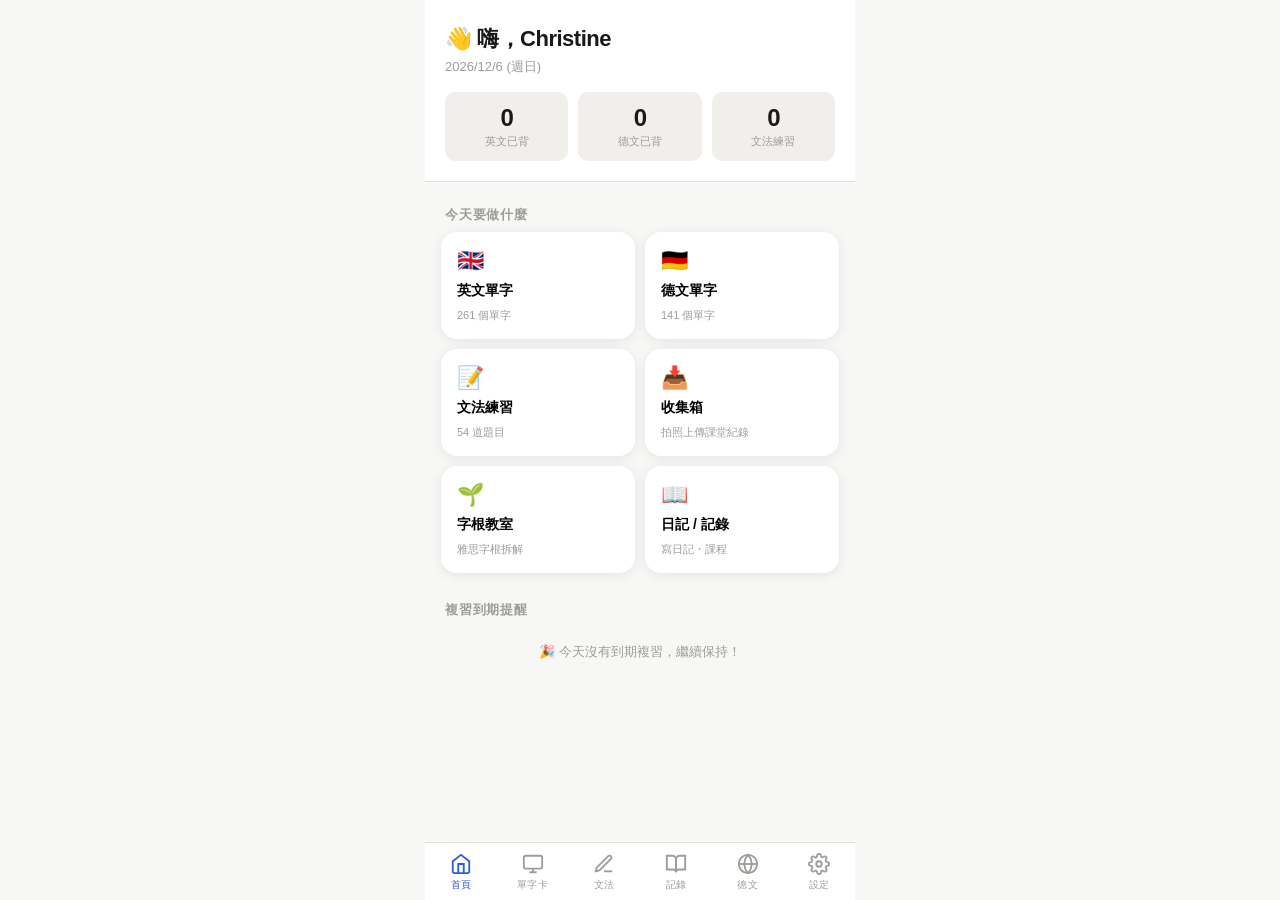
==== commit 7031e0ab: "Update index.html" ====
--- a/index.html
+++ b/index.html
@@ -898,6 +898,16 @@
           <span class="quick-btn-title">收集箱</span>
           <span class="quick-btn-sub">拍照上傳課堂紀錄</span>
         </button>
+        <button class="quick-btn" onclick="goTo('roots',null)">
+          <span class="quick-btn-icon">🌱</span>
+          <span class="quick-btn-title">字根教室</span>
+          <span class="quick-btn-sub" id="home-roots-count">雅思字根拆解</span>
+        </button>
+        <button class="quick-btn" onclick="goTo('diary',null); setDiaryTab('diary')">
+          <span class="quick-btn-icon">📖</span>
+          <span class="quick-btn-title">日記 / 記錄</span>
+          <span class="quick-btn-sub">寫日記・課程</span>
+        </button>
       </div>
 
       <div class="section-header">
@@ -915,7 +925,6 @@
           <div class="topbar-title" id="vocab-title">英文單字</div>
           <div class="topbar-sub" id="vocab-mode-label">翻牌模式</div>
         </div>
-        <button class="topbar-action" onclick="toggleVocabMode()" title="切換模式">⌨️</button>
       </div>
 
       <!-- lang toggle -->
@@ -924,6 +933,13 @@
           <button class="lang-toggle-btn active" id="lang-en-btn" onclick="setVocabLang('en')">🇬🇧 英文</button>
           <button class="lang-toggle-btn" id="lang-de-btn" onclick="setVocabLang('de')">🇩🇪 德文</button>
         </div>
+      </div>
+
+      <!-- 模式切換：翻牌 / 打字 / 字根實驗室 -->
+      <div class="filter-row" style="padding-top: 12px;">
+        <button class="filter-chip active" id="vmode-flip" onclick="setVocabMode('flip')">🃏 翻牌</button>
+        <button class="filter-chip" id="vmode-type" onclick="setVocabMode('type')">⌨️ 打字</button>
+        <button class="filter-chip" id="vmode-roots" onclick="setVocabMode('roots')">🔎 字根實驗室</button>
       </div>
 
       <!-- flashcard mode -->
@@ -1169,9 +1185,69 @@
       </div>
 
       <div id="de-sub-grammar" style="display:none;">
-        <div class="section-header"><span class="section-title">德文文法重點</span></div>
-        <div id="de-grammar-list"><!-- filled by JS --></div>
-      </div>
+        <!-- 瀏覽 / 練習 模式切換 -->
+        <div class="lang-toggle" style="margin: 12px 16px 0;">
+          <button class="lang-toggle-btn active" id="degr-mode-browse" onclick="setDeGrammarMode('browse')">📖 瀏覽規則</button>
+          <button class="lang-toggle-btn" id="degr-mode-practice" onclick="setDeGrammarMode('practice')">✏️ 練習</button>
+        </div>
+        <div id="degr-browse-view">
+          <div class="section-header"><span class="section-title">德文文法重點</span></div>
+          <div id="de-grammar-list"><!-- filled by JS --></div>
+        </div>
+        <div id="degr-practice-view" style="display:none;">
+          <div class="grammar-stats" style="padding-top:12px;">
+            <div class="grammar-stat">
+              <div class="grammar-stat-num" id="degr-correct" style="color:var(--green);">0</div>
+              <div class="grammar-stat-label">答對</div>
+            </div>
+            <div class="grammar-stat">
+              <div class="grammar-stat-num" id="degr-wrong" style="color:var(--de);">0</div>
+              <div class="grammar-stat-label">答錯</div>
+            </div>
+            <div class="grammar-stat">
+              <div class="grammar-stat-num" id="degr-cached">0</div>
+              <div class="grammar-stat-label">題庫存量</div>
+            </div>
+          </div>
+          <div id="degr-question-container"><!-- filled by JS --></div>
+        </div>
+      </div>
+    </div>
+
+    <!-- ROOTS 字根教室（從首頁進入，無底部導航按鈕）-->
+    <div id="page-roots" class="page">
+      <div class="topbar">
+        <div style="display:flex; align-items:center; gap:10px;">
+          <button class="topbar-action" onclick="switchPage('home')" title="返回">←</button>
+          <div>
+            <div class="topbar-title">🌱 字根教室</div>
+            <div class="topbar-sub">雅思高頻字根・AI 拆解查詢</div>
+          </div>
+        </div>
+      </div>
+
+      <!-- AI 查詢區 -->
+      <div class="section-header"><span class="section-title">查詢單字的字根來源</span></div>
+      <div class="diary-input-card">
+        <div class="typing-input-wrap" style="margin-top:0;">
+          <input class="typing-input" id="root-lookup-input" placeholder="輸入英文單字，例如 sustainable" autocomplete="off" autocapitalize="off">
+          <button class="typing-submit" onclick="lookupRoot()">拆解</button>
+        </div>
+        <div id="root-lookup-result"></div>
+      </div>
+
+      <!-- 篩選 -->
+      <div class="filter-row" style="padding-top:4px;">
+        <button class="filter-chip active" onclick="setRootFilter('all', this)">全部</button>
+        <button class="filter-chip" onclick="setRootFilter('root', this)">字根</button>
+        <button class="filter-chip" onclick="setRootFilter('prefix', this)">字首</button>
+        <button class="filter-chip" onclick="setRootFilter('suffix', this)">字尾</button>
+        <button class="filter-chip" onclick="setRootFilter('user', this)">📒 我的查詢</button>
+      </div>
+      <div style="padding: 0 16px 8px;">
+        <input class="record-input" id="root-search" placeholder="🔍 搜尋字根或例字…" oninput="renderRootList()" style="margin-bottom:0;">
+      </div>
+      <div id="root-list"><!-- filled by JS --></div>
     </div>
 
     <!-- SETTINGS -->
@@ -1208,6 +1284,23 @@
             <button class="settings-save-btn" onclick="saveGithubSettings()">儲存 GitHub 設定</button>
             <button class="settings-save-btn" style="background:var(--surface2); color:var(--text);" onclick="testGithubConnection()">🔌 測試連線</button>
             <div id="github-test-status"></div>
+          </div>
+        </div>
+
+        <div class="section-header" style="margin-top:8px;"><span class="section-title">☁️ 自動同步進度</span></div>
+        <div class="settings-section">
+          <div class="settings-item" style="flex-direction: column; align-items: stretch;">
+            <div class="settings-item-sub" style="line-height:1.6;">開啟後：複習進度、日記、記錄會自動備份到 GitHub（每人一個進度檔），開 App 時自動還原最新進度。換手機不用再手動匯出。</div>
+            <div class="settings-item-title" style="margin-top:12px;">使用者名稱</div>
+            <div class="settings-item-sub">每個人用不同名稱，進度就完全分開（如 christine / murray）</div>
+            <input class="settings-input" id="username-input" placeholder="christine">
+            <div style="display:flex; align-items:center; justify-content:space-between; margin-top:12px;">
+              <div class="settings-item-title">自動同步</div>
+              <button id="autosync-toggle" onclick="toggleAutoSync()" style="font-size:14px; font-weight:600; color:var(--green);">已開啟</button>
+            </div>
+            <button class="settings-save-btn" onclick="saveSyncSettings()">儲存同步設定</button>
+            <button class="settings-save-btn" style="background:var(--green);" onclick="pushProgress(true)">☁️ 立即同步</button>
+            <div class="settings-item-sub" id="sync-status" style="margin-top:8px; text-align:center;">—</div>
           </div>
         </div>
 
@@ -1278,7 +1371,7 @@
           </div>
         </div>
         <div style="text-align:center; padding: 20px; font-size:12px; color:var(--text3);">
-          Language Review App v1.3.0<br>最後更新：2026-07-08
+          Language Review App v1.4.0<br>最後更新：2026-07-09（雅思導向＋字根教室＋自動同步＋德文文法練習）
         </div>
       </div>
     </div>
@@ -1379,7 +1472,10 @@
     localStorage.setItem('lr_today', JSON.stringify(todayStats));
     localStorage.setItem('lr_gstats', JSON.stringify(grammarStats));
     localStorage.setItem('lr_inbox', JSON.stringify(inboxItems));
+    localStorage.setItem('lr_savedat', String(Date.now())); // 給自動同步比對新舊用
   } catch(e) {}
+  // 資料有變動 → 排程 20 秒後自動上傳雲端（函式內會自行檢查是否已設定）
+  if (typeof scheduleAutoPush === 'function') scheduleAutoPush();
 }
 function loadData() {
   try {
@@ -1472,6 +1568,7 @@
   mergeInto(ENGLISH_GRAMMAR, userData.englishGrammar);
   if (typeof GERMAN_GRAMMAR !== 'undefined') mergeInto(GERMAN_GRAMMAR, userData.germanGrammar);
   if (typeof GERMAN_SENTENCES !== 'undefined') mergeInto(GERMAN_SENTENCES, userData.germanSentences);
+  if (typeof WORD_ROOTS !== 'undefined') mergeInto(WORD_ROOTS, userData.wordRoots);
 }
 
 // ============================================================
@@ -1552,6 +1649,152 @@
   }
 }
 
+// ============================================================
+// 自動同步：把「複習進度」備份到 GitHub 的 progress-<使用者名稱>.json
+// 設計重點：
+//   - 每位使用者（如 christine / murray）有各自的進度檔，互不干擾
+//   - 開啟 App 時自動下載雲端進度，若雲端較新就還原（比較 savedAt 時間戳）
+//   - 本機資料變動後 20 秒自動上傳一次（防抖，避免頻繁 commit）
+//   - 離開/切換 App 時也會嘗試上傳一次
+//   - 沒設定 GitHub 或關閉自動同步時，一切照舊（純本機）
+// ============================================================
+function getUsername() {
+  return (localStorage.getItem('lr_username') || 'christine').trim().toLowerCase().replace(/[^a-z0-9-]/g, '') || 'christine';
+}
+function isAutoSyncOn() {
+  return localStorage.getItem('lr_autosync') !== '0'; // 預設開啟
+}
+function progressPath() {
+  return 'progress-' + getUsername() + '.json';
+}
+
+// 通用：讀取 repo 裡任一個 JSON 檔
+async function githubGetJson(path) {
+  const cfg = getGithubConfig();
+  if (!cfg.token || !cfg.owner || !cfg.repo) return { error: '未設定' };
+  try {
+    const res = await fetch(githubApiUrl(path) + '?ref=' + encodeURIComponent(cfg.branch), {
+      headers: { 'Authorization': 'Bearer ' + cfg.token, 'Accept': 'application/vnd.github+json' },
+    });
+    if (res.status === 404) return { exists: false, sha: null, json: null };
+    if (!res.ok) {
+      const body = await res.json().catch(() => ({}));
+      return { error: `GitHub 讀取失敗 (${res.status})：${body.message || '未知錯誤'}` };
+    }
+    const data = await res.json();
+    const text = fromBase64Unicode(data.content.replace(/\n/g, ''));
+    let json;
+    try { json = JSON.parse(text); } catch(e) { return { error: path + ' 不是有效的 JSON' }; }
+    return { exists: true, sha: data.sha, json };
+  } catch(e) { return { error: '網路錯誤：' + e.message }; }
+}
+
+// 通用：寫入 repo 裡任一個 JSON 檔
+async function githubPutJson(path, json, sha, message) {
+  const cfg = getGithubConfig();
+  const body = {
+    message: message || ('更新 ' + path + ' ' + new Date().toLocaleString('zh-TW')),
+    content: toBase64Unicode(JSON.stringify(json, null, 2)),
+    branch: cfg.branch,
+  };
+  if (sha) body.sha = sha;
+  try {
+    const res = await fetch(githubApiUrl(path), {
+      method: 'PUT',
+      headers: { 'Authorization': 'Bearer ' + cfg.token, 'Accept': 'application/vnd.github+json', 'Content-Type': 'application/json' },
+      body: JSON.stringify(body),
+    });
+    if (!res.ok) {
+      const resBody = await res.json().catch(() => ({}));
+      return { error: `GitHub 寫入失敗 (${res.status})：${resBody.message || '未知錯誤'}` };
+    }
+    return { ok: true };
+  } catch(e) { return { error: '網路錯誤：' + e.message }; }
+}
+
+// 組合要備份的進度物件
+function buildProgressObject() {
+  return {
+    savedAt: Number(localStorage.getItem('lr_savedat') || 0),
+    username: getUsername(),
+    reviewSchedule, grammarStats, todayStats, diaryEntries, engooRecords, inboxItems,
+  };
+}
+// 把雲端進度還原到本機
+function applyProgressObject(p) {
+  if (!p) return;
+  if (p.reviewSchedule) reviewSchedule = p.reviewSchedule;
+  if (p.grammarStats) grammarStats = p.grammarStats;
+  if (p.todayStats && p.todayStats.date === new Date().toDateString()) todayStats = p.todayStats;
+  if (Array.isArray(p.diaryEntries)) diaryEntries = p.diaryEntries;
+  if (Array.isArray(p.engooRecords)) engooRecords = p.engooRecords;
+  if (Array.isArray(p.inboxItems)) inboxItems = p.inboxItems;
+  saveData();
+}
+
+let syncTimer = null;
+let syncing = false;
+function setSyncStatus(text) {
+  const el = document.getElementById('sync-status');
+  if (el) el.textContent = text;
+}
+// 資料變動後呼叫：20 秒後自動上傳（重複呼叫會重設計時器）
+function scheduleAutoPush() {
+  if (!isAutoSyncOn()) return;
+  const cfg = getGithubConfig();
+  if (!cfg.token || !cfg.owner || !cfg.repo) return;
+  if (syncTimer) clearTimeout(syncTimer);
+  syncTimer = setTimeout(() => pushProgress(), 20000);
+}
+// 上傳進度到雲端
+async function pushProgress(manual) {
+  if (syncing) return;
+  const cfg = getGithubConfig();
+  if (!cfg.token || !cfg.owner || !cfg.repo) {
+    if (manual) showToast('請先到設定完成 GitHub 設定');
+    return;
+  }
+  syncing = true;
+  setSyncStatus('⬆️ 同步中…');
+  try {
+    const remote = await githubGetJson(progressPath());
+    if (remote.error && remote.error !== '未設定') { setSyncStatus('❌ ' + remote.error); return; }
+    const put = await githubPutJson(progressPath(), buildProgressObject(), remote.sha, '進度同步 (' + getUsername() + ')');
+    if (put.error) { setSyncStatus('❌ ' + put.error); return; }
+    localStorage.setItem('lr_lastsync', String(Date.now()));
+    setSyncStatus('✅ 已同步 ' + new Date().toLocaleTimeString('zh-TW', { hour: '2-digit', minute: '2-digit' }));
+    if (manual) showToast('✅ 進度已同步到雲端');
+  } finally {
+    syncing = false;
+  }
+}
+// 開啟 App 時：雲端進度比本機新就還原
+async function pullProgressOnStartup() {
+  if (!isAutoSyncOn()) return;
+  const cfg = getGithubConfig();
+  if (!cfg.token || !cfg.owner || !cfg.repo) return;
+  const remote = await githubGetJson(progressPath());
+  if (remote.error || !remote.exists || !remote.json) return;
+  const localSavedAt = Number(localStorage.getItem('lr_savedat') || 0);
+  const remoteSavedAt = Number(remote.json.savedAt || 0);
+  if (remoteSavedAt > localSavedAt) {
+    applyProgressObject(remote.json);
+    localStorage.setItem('lr_savedat', String(remoteSavedAt));
+    setSyncStatus('⬇️ 已從雲端還原進度');
+    showToast('⬇️ 已從雲端還原最新進度');
+    if (currentPage === 'home') updateHome();
+  } else {
+    setSyncStatus('✅ 雲端進度已是最新');
+  }
+}
+// 離開 / 切換 App 時盡力上傳一次（fire and forget）
+document.addEventListener('visibilitychange', () => {
+  if (document.visibilityState === 'hidden' && isAutoSyncOn()) {
+    const cfg = getGithubConfig();
+    if (cfg.token && cfg.owner && cfg.repo) pushProgress();
+  }
+});
+
 function emptyUserData() {
   return {
     englishVocabulary: [],
@@ -1559,6 +1802,7 @@
     englishGrammar: [],
     germanGrammar: [],
     germanSentences: [],
+    wordRoots: [],
   };
 }
 
@@ -1615,20 +1859,20 @@
   const statusEl = document.getElementById('inbox-analyze-status');
   statusEl.innerHTML = `<div class="ai-loading" style="margin-top:10px;"><div class="ai-dots"><div class="ai-dot"></div><div class="ai-dot"></div><div class="ai-dot"></div></div>AI 分析中，照片可能需要 10–20 秒…</div>`;
 
-  const prompt = `You are helping a Taiwanese language learner (Christine) organize her lesson notes into a study database.
-The content may include: English lesson feedback (您說/建議/解釋 format from Cambly), German lesson handouts, handwritten notes, or vocabulary lists.
+  const prompt = `You are helping a Taiwanese language learner (Christine) organize her lesson notes into a study database. She is preparing for IELTS (target band 6.5-7.0).
+The content may include: English lesson feedback (您說/建議/解釋 format from Cambly), IELTS practice exercises with mistakes and corrections (錯題), Engoo articles, German lesson handouts, handwritten notes, or vocabulary lists.
 
 Analyze the content and extract items into this exact JSON structure. Only include items that are clearly present. Return ONLY valid JSON, no markdown fences, no explanation:
 
 {
   "englishVocab": [
-    { "word": "...", "meaning": "中文意思", "partOfSpeech": "n./v./adj./phrase", "example": "example sentence" }
+    { "word": "...", "meaning": "中文意思", "partOfSpeech": "n./v./adj./phrase", "example": "example sentence", "source": "cambly/engoo/ielts/other" }
   ],
   "germanVocab": [
     { "article": "der/die/das or empty string", "word": "das Wort (include article in word for nouns)", "meaning": "中文意思", "category": "greeting/people/food/objects/body/places/nature/verb/adjective/time/other", "example": "German example sentence" }
   ],
   "englishGrammar": [
-    { "category": "past_tense/subject_verb/preposition/other", "rule": "簡短規則名稱", "wrong": "wrong sentence", "correct": "correct sentence", "explanation": "繁體中文解釋" }
+    { "category": "past_tense/subject_verb/preposition/other", "rule": "簡短規則名稱", "wrong": "wrong sentence", "correct": "correct sentence", "explanation": "繁體中文解釋", "source": "cambly/engoo/ielts/other" }
   ],
   "germanSentences": [
     { "german": "German sentence", "chinese": "中文翻譯", "unitTitle": "單元名稱（若可辨識）" }
@@ -1638,6 +1882,8 @@
 Rules:
 - Meanings and explanations in Traditional Chinese (繁體中文)
 - For grammar: only include errors with clear learning value, not every small mistake
+- "source": mark "ielts" if the content is clearly IELTS practice/test material (雅思題目、錯題訂正、劍橋真題); "cambly" for tutor lesson feedback; "engoo" for Engoo articles; otherwise "other"
+- For IELTS mistakes (錯題): the wrong answer goes in "wrong", the correction in "correct", and explain WHY in Traditional Chinese
 - If content is unreadable or empty, return {"englishVocab":[],"germanVocab":[],"englishGrammar":[],"germanSentences":[]}`;
 
   // 組合 Gemini 請求的 parts：文字 + 照片（如果有）
@@ -1667,7 +1913,7 @@
   // 轉成收集箱項目
   let added = 0;
   (parsed.englishVocab || []).forEach(v => {
-    inboxItems.push({ type: 'en_vocab', word: v.word || '', meaning: v.meaning || '', partOfSpeech: v.partOfSpeech || '', example: v.example || '' });
+    inboxItems.push({ type: 'en_vocab', word: v.word || '', meaning: v.meaning || '', partOfSpeech: v.partOfSpeech || '', example: v.example || '', source: v.source || 'inbox' });
     added++;
   });
   (parsed.germanVocab || []).forEach(v => {
@@ -1675,7 +1921,7 @@
     added++;
   });
   (parsed.englishGrammar || []).forEach(g => {
-    inboxItems.push({ type: 'en_grammar', category: g.category || 'other', rule: g.rule || '', wrong: g.wrong || '', correct: g.correct || '', explanation: g.explanation || '' });
+    inboxItems.push({ type: 'en_grammar', category: g.category || 'other', rule: g.rule || '', wrong: g.wrong || '', correct: g.correct || '', explanation: g.explanation || '', source: g.source || 'inbox' });
     added++;
   });
   (parsed.germanSentences || []).forEach(s => {
@@ -1796,7 +2042,7 @@
       userData.englishVocabulary.push({
         id: makeUserId('en', n),
         word: item.word, meaning: item.meaning,
-        partOfSpeech: item.partOfSpeech, source: 'inbox', example: item.example,
+        partOfSpeech: item.partOfSpeech, source: item.source || 'inbox', example: item.example,
       });
     } else if (item.type === 'de_vocab') {
       userData.germanVocabulary.push({
@@ -1810,6 +2056,7 @@
         category: item.category || 'other', rule: item.rule,
         wrong: item.wrong, correct: item.correct,
         explanation: item.explanation, mastered: false,
+        source: item.source || 'inbox',
       });
     } else if (item.type === 'de_sentence') {
       userData.germanSentences.push({
@@ -1882,7 +2129,9 @@
   document.querySelectorAll('.page').forEach(p => p.classList.remove('active'));
   document.querySelectorAll('.nav-item').forEach(n => n.classList.remove('active'));
   document.getElementById('page-' + page).classList.add('active');
-  document.getElementById('nav-' + page).classList.add('active');
+  // 有些頁面（如字根教室）沒有底部導航按鈕，要防呆
+  const navItem = document.getElementById('nav-' + page);
+  if (navItem) navItem.classList.add('active');
   currentPage = page;
   if (page === 'home') updateHome();
   if (page === 'vocab') initVocab();
@@ -1890,6 +2139,7 @@
   if (page === 'diary') initDiary();
   if (page === 'german') initGerman();
   if (page === 'settings') initSettings();
+  if (page === 'roots') initRoots();
 }
 function goTo(page, lang) {
   if (lang) { currentLang = lang; }
@@ -1913,6 +2163,9 @@
     dueDE > 0 ? `${dueDE} 個到期複習` : `${GERMAN_VOCABULARY.length} 個單字`;
   document.getElementById('home-grammar-count').textContent =
     `${ENGLISH_GRAMMAR.length} 道題目`;
+  if (typeof WORD_ROOTS !== 'undefined') {
+    document.getElementById('home-roots-count').textContent = `${WORD_ROOTS.length} 組字根`;
+  }
 
   document.getElementById('streak-en').textContent = todayStats.enFlipped || 0;
   document.getElementById('streak-de').textContent = todayStats.deFlipped || 0;
@@ -2056,7 +2309,15 @@
   }
 }
 function swipeCard(dir) {
-  if (!cardFlipped) { flipCard(); return; }
+  if (!cardFlipped) {
+    // 新手引導：還沒翻面就按按鈕 → 先翻面並提示操作邏輯（只提示前3次）
+    const hintCount = Number(localStorage.getItem('lr_fliphint') || 0);
+    if (hintCount < 3) {
+      showToast('先看答案再作答：卡片已翻面，確認後再按一次', 2600);
+      localStorage.setItem('lr_fliphint', String(hintCount + 1));
+    }
+    flipCard(); return;
+  }
   const card = document.getElementById('flashcard');
   const w = currentDeck[currentCardIdx];
   card.classList.add(dir === 'right' ? 'swiping-right' : 'swiping-left');
@@ -2690,6 +2951,160 @@
 }
 
 // 德文文法列表（讀取 data.js 的 GERMAN_GRAMMAR）
+// ============================================================
+// 德文文法練習模式（AI 出題 + 本機題庫快取 + 內建備用題）
+// 設計：AI 從 GERMAN_GRAMMAR 的規則生成選擇題 → 存進 localStorage 題庫
+//       沒有 API key 或離線時，使用內建備用題（BUILTIN_DE_QUESTIONS）
+// ============================================================
+let deGrammarMode = 'browse';
+let degrStats = { correct: 0, wrong: 0 };
+let degrCurrentQ = null;
+let degrAnswered = false;
+
+// 內建備用題（從 GERMAN_GRAMMAR 規則手工出的題，離線可用）
+const BUILTIN_DE_QUESTIONS = [
+  { ruleId: 'gg001', question: 'Ich habe ___ Freund.（我有一個男朋友）', choices: ['einen', 'ein', 'einem'], answer: 'einen', explanation: 'haben 後面接 Akkusativ；Freund 是陽性名詞，ein → einen。' },
+  { ruleId: 'gg003', question: '___ der Arbeit（因為工作的關係）', choices: ['wegen', 'nachdem', 'von'], answer: 'wegen', explanation: 'wegen + Genitiv 表示「因為…」，陰性 die Arbeit → der Arbeit。' },
+  { ruleId: 'gg006', question: 'Ich arbeite an ___ Forschungsinstitut.（我在一間研究機構工作）', choices: ['einem', 'einen', 'eines'], answer: 'einem', explanation: 'an + Dativ；das Forschungsinstitut 是中性名詞，ein → einem。' },
+  { ruleId: 'gg007', question: '「我覺得熱」的正確說法是？', choices: ['Mir ist heiß.', 'Ich bin heiß.', 'Mich ist heiß.'], answer: 'Mir ist heiß.', explanation: '身體感受用 Dativ 代名詞 mir。Ich bin heiß 意思會變成「我很辣／性感」！' },
+  { ruleId: 'gg013', question: '「搬去台北」怎麼說？', choices: ['nach Taipeh ziehen', 'in Taipeh ziehen', 'zu Taipeh ziehen'], answer: 'nach Taipeh ziehen', explanation: '搬去城市或無冠詞國家用 nach。' },
+  { ruleId: 'gg014', question: '「搬去瑞士」怎麼說？', choices: ['in die Schweiz ziehen', 'nach die Schweiz ziehen', 'nach Schweiz ziehen'], answer: 'in die Schweiz ziehen', explanation: 'die Schweiz 是陰性冠詞國家，用 in + Akkusativ，不用 nach。' },
+  { ruleId: 'gg015', question: '「搬去伊朗」怎麼說？', choices: ['in den Iran ziehen', 'in der Iran ziehen', 'nach Iran ziehen'], answer: 'in den Iran ziehen', explanation: 'der Iran 是陽性冠詞國家，Akkusativ 格中 der → den。' },
+  { ruleId: 'gg016', question: 'Sie arbeitet ___ Ingenieurin.（她擔任工程師）', choices: ['als', 'wie', 'für'], answer: 'als', explanation: 'als + 職業（不加冠詞）表示「擔任…」。' },
+  { ruleId: 'gg017', question: '女性研究員自我介紹應該說？', choices: ['Ich bin Forscherin.', 'Ich bin Forscher.', 'Ich bin die Forscher.'], answer: 'Ich bin Forscherin.', explanation: '女性從事職業要用陰性形式：字尾加 -in。' },
+  { ruleId: 'gg002', question: 'Nachdem er nach Taipeh gezogen ist, ___ wir weniger Kontakt.', choices: ['haben', 'wir haben', 'haben wir zu'], answer: 'haben', explanation: 'nachdem 子句後的主要子句要倒裝：動詞在主詞前（haben wir…）。' },
+];
+
+function setDeGrammarMode(mode) {
+  deGrammarMode = mode;
+  document.getElementById('degr-browse-view').style.display = mode === 'browse' ? 'block' : 'none';
+  document.getElementById('degr-practice-view').style.display = mode === 'practice' ? 'block' : 'none';
+  document.getElementById('degr-mode-browse').classList.toggle('active', mode === 'browse');
+  document.getElementById('degr-mode-practice').classList.toggle('active', mode === 'practice');
+  if (mode === 'practice') nextDeGrammarQuestion();
+}
+
+// 題庫快取：{ questions: [...], generatedAt }
+function getDeQuestionCache() {
+  try { return JSON.parse(localStorage.getItem('lr_de_qcache')) || { questions: [] }; }
+  catch(e) { return { questions: [] }; }
+}
+function saveDeQuestionCache(cache) {
+  try { localStorage.setItem('lr_de_qcache', JSON.stringify(cache)); } catch(e) {}
+}
+
+async function nextDeGrammarQuestion() {
+  const container = document.getElementById('degr-question-container');
+  degrAnswered = false;
+  const cache = getDeQuestionCache();
+  document.getElementById('degr-cached').textContent = cache.questions.length;
+
+  // 快取題庫少於5題且有 API key 時，背景補充新題（不擋使用者）
+  if (cache.questions.length < 5 && getApiKey()) {
+    generateDeQuestions(); // 非同步補題，不 await
+  }
+
+  let q;
+  if (cache.questions.length > 0) {
+    q = cache.questions.shift(); // 取出一題（用過就丟，避免重複）
+    saveDeQuestionCache(cache);
+  } else {
+    // 快取空了 → 用內建備用題隨機出
+    q = BUILTIN_DE_QUESTIONS[Math.floor(Math.random() * BUILTIN_DE_QUESTIONS.length)];
+  }
+  degrCurrentQ = q;
+  const rule = (typeof GERMAN_GRAMMAR !== 'undefined') ? GERMAN_GRAMMAR.find(g => g.id === q.ruleId) : null;
+  const choices = shuffle([...q.choices]);
+  window._degrChoices = choices;
+  window._degrAnswer = q.answer;
+
+  container.innerHTML = `
+    <div class="grammar-card">
+      ${rule ? `
+      <div class="grammar-category-row" onclick="toggleRuleDetail('degr-rule')">
+        <span class="grammar-category-label">相關規則</span>
+        <span class="grammar-rule-toggle">提示 ▾</span>
+      </div>
+      <div class="grammar-rule-detail" id="degr-rule" style="background:var(--de-light);">${escHtml(rule.rule)}</div>` : ''}
+      <div class="grammar-question">${escHtml(q.question)}</div>
+      <div class="grammar-choices">
+        ${choices.map((c, i) => `<button class="grammar-choice" onclick="answerDeGrammar(this, ${i})">${escHtml(c)}</button>`).join('')}
+      </div>
+      <div class="grammar-explanation" id="degr-exp">
+        <strong>📌 解析：</strong>${escHtml(q.explanation)}
+      </div>
+      <button class="grammar-nav-btn" id="degr-next-btn" onclick="nextDeGrammarQuestion()" style="display:none; background:var(--de);">下一題 →</button>
+    </div>`;
+}
+
+function answerDeGrammar(btn, idx) {
+  if (degrAnswered) return;
+  degrAnswered = true;
+  const chosen = window._degrChoices[idx];
+  const correct = window._degrAnswer;
+  const isCorrect = chosen === correct;
+  document.querySelectorAll('#degr-question-container .grammar-choice').forEach(b => {
+    if (b.textContent === correct) b.classList.add('correct');
+    else if (b === btn && !isCorrect) b.classList.add('wrong');
+  });
+  document.getElementById('degr-exp').classList.add('show');
+  document.getElementById('degr-next-btn').style.display = 'block';
+  if (isCorrect) degrStats.correct++; else degrStats.wrong++;
+  document.getElementById('degr-correct').textContent = degrStats.correct;
+  document.getElementById('degr-wrong').textContent = degrStats.wrong;
+  todayStats.grammarPracticed++;
+  todayStats.date = new Date().toDateString();
+  saveData();
+}
+
+// 背景生成新題：一次向 AI 要 5 題，存進快取
+let degrGenerating = false;
+async function generateDeQuestions() {
+  if (degrGenerating || typeof GERMAN_GRAMMAR === 'undefined') return;
+  degrGenerating = true;
+  try {
+    // 隨機挑 5 條規則出題
+    const rules = shuffle([...GERMAN_GRAMMAR]).slice(0, 5);
+    const rulesText = rules.map(g => `- id: ${g.id} | rule: ${g.rule} | example: ${g.example}`).join('\n');
+    const prompt = `You are a German teacher creating A1-A2 level multiple choice questions for a Taiwanese learner.
+
+Based on these grammar rules from her notes:
+${rulesText}
+
+Create exactly 5 multiple choice questions (one per rule). Return ONLY valid JSON, no markdown:
+{
+  "questions": [
+    {
+      "ruleId": "the id from above",
+      "question": "fill-in-the-blank German sentence with ___ , plus 中文提示 in parentheses",
+      "choices": ["correct answer", "wrong option 1", "wrong option 2"],
+      "answer": "correct answer (must exactly match one choice)",
+      "explanation": "繁體中文解釋，一兩句話"
+    }
+  ]
+}
+Rules: questions test the grammar point (case endings, word order, prepositions). Choices must be plausible. Keep A1-A2 vocabulary.`;
+    const result = await callGemini(prompt);
+    if (!result.ok) return;
+    let parsed;
+    try { parsed = JSON.parse(result.text.replace(/^```json\s*/,'').replace(/\s*```$/,'').trim()); }
+    catch(e) { return; }
+    if (!parsed.questions || !Array.isArray(parsed.questions)) return;
+    const cache = getDeQuestionCache();
+    parsed.questions.forEach(q => {
+      // 基本驗證：答案必須在選項裡
+      if (q.question && Array.isArray(q.choices) && q.choices.includes(q.answer)) {
+        cache.questions.push(q);
+      }
+    });
+    saveDeQuestionCache(cache);
+    const cachedEl = document.getElementById('degr-cached');
+    if (cachedEl) cachedEl.textContent = cache.questions.length;
+  } finally {
+    degrGenerating = false;
+  }
+}
+
 function renderGermanGrammar() {
   const el = document.getElementById('de-grammar-list');
   if (typeof GERMAN_GRAMMAR === 'undefined' || GERMAN_GRAMMAR.length === 0) {
@@ -2810,6 +3225,147 @@
 }
 
 // ============================================================
+// ROOTS 字根教室
+// ============================================================
+let rootFilter = 'all';
+let pendingRootResult = null; // AI 查詢結果暫存，等使用者按「儲存」
+
+function initRoots() {
+  renderRootList();
+}
+function setRootFilter(f, el) {
+  rootFilter = f;
+  document.querySelectorAll('#page-roots .filter-chip').forEach(c => c.classList.remove('active'));
+  el.classList.add('active');
+  renderRootList();
+}
+function renderRootList() {
+  const el = document.getElementById('root-list');
+  const q = (document.getElementById('root-search').value || '').trim().toLowerCase();
+  const typeLabel = { root: '字根', prefix: '字首', suffix: '字尾' };
+  let list = WORD_ROOTS;
+  if (rootFilter === 'user') list = list.filter(r => String(r.id).startsWith('urt'));
+  else if (rootFilter !== 'all') list = list.filter(r => r.type === rootFilter);
+  if (q) {
+    list = list.filter(r =>
+      r.root.toLowerCase().includes(q) ||
+      (r.meaning || '').toLowerCase().includes(q) ||
+      (r.examples || []).some(ex => ex.word.toLowerCase().includes(q))
+    );
+  }
+  if (list.length === 0) {
+    el.innerHTML = `<div class="empty-state"><div class="empty-state-icon">🌱</div><div class="empty-state-text">${rootFilter === 'user' ? '還沒有查詢紀錄' : '沒有符合的字根'}</div><div class="empty-state-sub">${rootFilter === 'user' ? '用上面的查詢框拆解單字，儲存後會出現在這裡' : '換個關鍵字試試'}</div></div>`;
+    return;
+  }
+  el.innerHTML = list.map(r => `
+    <div class="pr-card">
+      <div style="display:flex; align-items:center; justify-content:space-between;">
+        <div class="pr-title" style="margin-bottom:0;">${escHtml(r.root)} <span style="font-weight:400; font-size:13px; color:var(--text2);">＝ ${escHtml(r.meaning)}</span></div>
+        <span class="tag ${r.type === 'root' ? 'tag-en' : r.type === 'prefix' ? 'tag-green' : 'tag-amber'}">${typeLabel[r.type] || r.type}${String(r.id).startsWith('urt') ? '・我的' : ''}</span>
+      </div>
+      ${r.origin ? `<div class="pr-rule" style="margin:6px 0 8px;">來源：${escHtml(r.origin)}</div>` : '<div style="height:8px;"></div>'}
+      <div class="pr-examples">
+        ${(r.examples || []).map(ex => `
+          <div class="pr-example" style="background:var(--en-light);">
+            <span class="pr-example-word" style="color:var(--en);">${escHtml(ex.word)}</span>
+            <span class="pr-example-meaning"> ${escHtml(ex.meaning)}</span>
+          </div>`).join('')}
+      </div>
+      ${r.ieltsTip ? `<div class="pr-notes">💡 ${escHtml(r.ieltsTip)}</div>` : ''}
+    </div>`).join('');
+}
+
+// AI 拆解單字的字根來源
+async function lookupRoot() {
+  const input = document.getElementById('root-lookup-input');
+  const word = input.value.trim();
+  const resultEl = document.getElementById('root-lookup-result');
+  if (!word) { showToast('請先輸入單字'); return; }
+  pendingRootResult = null;
+  resultEl.innerHTML = `<div class="ai-loading" style="margin-top:10px;"><div class="ai-dots"><div class="ai-dot"></div><div class="ai-dot"></div><div class="ai-dot"></div></div>AI 拆解中…</div>`;
+
+  const prompt = `You are an etymology teacher for a Taiwanese IELTS learner. Break down the English word "${word}" into its morphemes (root/prefix/suffix).
+
+Return ONLY valid JSON, no markdown:
+{
+  "word": "${word}",
+  "breakdown": "prefix + root + suffix 的拆解說明，用繁體中文，例如：sus(=sub, 在下) + tain(握住) + able(可以…的)",
+  "root": "the main root, e.g. tain/ten",
+  "rootMeaning": "字根意思（繁體中文）",
+  "origin": "字根來源（繁體中文），例如：拉丁文 tenere",
+  "relatedWords": [
+    { "word": "related word 1", "meaning": "繁體中文意思" },
+    { "word": "related word 2", "meaning": "繁體中文意思" },
+    { "word": "related word 3", "meaning": "繁體中文意思" }
+  ],
+  "ieltsTip": "一句繁體中文的雅思應用提示（這個字根家族在雅思哪類題目常見）"
+}`;
+
+  const result = await callGemini(prompt);
+  if (!result.ok) {
+    resultEl.innerHTML = `<div class="ai-result" style="color:var(--de);">❌ ${escHtml(result.error)}</div>`;
+    return;
+  }
+  let parsed;
+  try {
+    parsed = JSON.parse(result.text.replace(/^```json\s*/,'').replace(/\s*```$/,'').trim());
+  } catch(e) {
+    resultEl.innerHTML = `<div class="ai-result" style="color:var(--de);">❌ AI 回傳格式異常，請再按一次「拆解」</div>`;
+    return;
+  }
+  pendingRootResult = parsed;
+  resultEl.innerHTML = `
+    <div class="ai-result" style="margin-top:12px;">
+      <div style="font-size:16px; font-weight:700;">${escHtml(parsed.word)}</div>
+      <div style="margin-top:6px;">🧩 ${escHtml(parsed.breakdown || '')}</div>
+      <div style="margin-top:6px; color:var(--text2);">字根 <strong>${escHtml(parsed.root || '')}</strong> ＝ ${escHtml(parsed.rootMeaning || '')}（${escHtml(parsed.origin || '')}）</div>
+      <div style="margin-top:8px;">同家族：${(parsed.relatedWords || []).map(x => `<strong>${escHtml(x.word)}</strong> ${escHtml(x.meaning)}`).join('、')}</div>
+      ${parsed.ieltsTip ? `<div style="margin-top:8px; color:var(--amber);">💡 ${escHtml(parsed.ieltsTip)}</div>` : ''}
+    </div>
+    <button class="settings-save-btn" style="background:var(--green);" onclick="saveRootLookup()">📒 儲存到我的字根筆記（同步到 GitHub）</button>
+    <div id="root-save-status"></div>`;
+}
+
+// 把查詢結果存進 data-user.json 的 wordRoots
+async function saveRootLookup() {
+  if (!pendingRootResult) return;
+  const statusEl = document.getElementById('root-save-status');
+  const p = pendingRootResult;
+  const entry = {
+    id: 'urt' + Date.now().toString(36),
+    type: 'root',
+    root: p.root || p.word,
+    meaning: p.rootMeaning || '',
+    origin: p.origin || '',
+    examples: [{ word: p.word, meaning: p.breakdown || '' }, ...(p.relatedWords || []).slice(0, 3)],
+    ieltsTip: p.ieltsTip || '',
+  };
+  const cfg = getGithubConfig();
+  if (!cfg.token || !cfg.owner || !cfg.repo) {
+    // 沒設定 GitHub 也可以先存在本機（放進記憶體 + localStorage 收集箱概念之外，這裡直接併入並提示）
+    WORD_ROOTS.push(entry);
+    renderRootList();
+    statusEl.innerHTML = `<div class="ai-result" style="color:var(--amber);">已暫存在這台裝置。到「設定」完成 GitHub 設定後再儲存可跨裝置同步。</div>`;
+    pendingRootResult = null;
+    return;
+  }
+  statusEl.innerHTML = `<div class="ai-loading" style="margin-top:10px;"><div class="ai-dots"><div class="ai-dot"></div><div class="ai-dot"></div><div class="ai-dot"></div></div>正在寫入 GitHub…</div>`;
+  const current = await githubGetUserData();
+  if (current.error) { statusEl.innerHTML = `<div class="ai-result" style="color:var(--de);">❌ ${escHtml(current.error)}</div>`; return; }
+  const userData = current.json || emptyUserData();
+  const defaults = emptyUserData();
+  Object.keys(defaults).forEach(k => { if (!Array.isArray(userData[k])) userData[k] = []; });
+  userData.wordRoots.push(entry);
+  const put = await githubPutUserData(userData, current.sha);
+  if (put.error) { statusEl.innerHTML = `<div class="ai-result" style="color:var(--de);">❌ ${escHtml(put.error)}</div>`; return; }
+  WORD_ROOTS.push(entry); // 本機立即生效
+  renderRootList();
+  statusEl.innerHTML = `<div class="ai-result" style="color:var(--green);">✅ 已儲存！其他裝置約 1 分鐘後重新整理可看到。</div>`;
+  pendingRootResult = null;
+  showToast('✅ 字根已加入筆記');
+}
+
+// ============================================================
 // SETTINGS
 // ============================================================
 function initSettings() {
@@ -2821,9 +3377,32 @@
   if (gh.owner) document.getElementById('github-owner-input').value = gh.owner;
   if (gh.repo) document.getElementById('github-repo-input').value = gh.repo;
   document.getElementById('github-branch-input').value = gh.branch;
+  // 同步設定
+  document.getElementById('username-input').value = getUsername();
+  updateAutoSyncToggle();
+  const lastSync = Number(localStorage.getItem('lr_lastsync') || 0);
+  if (lastSync) setSyncStatus('上次同步：' + new Date(lastSync).toLocaleString('zh-TW'));
   document.getElementById('settings-en-count').textContent = `共 ${ENGLISH_VOCABULARY.length} 個`;
   document.getElementById('settings-de-count').textContent = `共 ${GERMAN_VOCABULARY.length} 個`;
   document.getElementById('settings-grammar-count').textContent = `共 ${ENGLISH_GRAMMAR.length} 道`;
+}
+function updateAutoSyncToggle() {
+  const btn = document.getElementById('autosync-toggle');
+  if (!btn) return;
+  const on = isAutoSyncOn();
+  btn.textContent = on ? '已開啟' : '已關閉';
+  btn.style.color = on ? 'var(--green)' : 'var(--text3)';
+}
+function toggleAutoSync() {
+  localStorage.setItem('lr_autosync', isAutoSyncOn() ? '0' : '1');
+  updateAutoSyncToggle();
+  showToast(isAutoSyncOn() ? '☁️ 自動同步已開啟' : '自動同步已關閉');
+}
+function saveSyncSettings() {
+  const name = document.getElementById('username-input').value.trim();
+  if (name) localStorage.setItem('lr_username', name);
+  showToast('✅ 同步設定已儲存');
+  initSettings();
 }
 function resetToday() {
   todayStats = { enFlipped: 0, deFlipped: 0, grammarPracticed: 0 };
@@ -3037,6 +3616,8 @@
   updateHome();
   if (currentPage === 'settings') initSettings();
 });
+// 自動同步：開啟 App 時檢查雲端進度，比本機新就還原
+pullProgressOnStartup();
 </script>
 </body>
 </html>
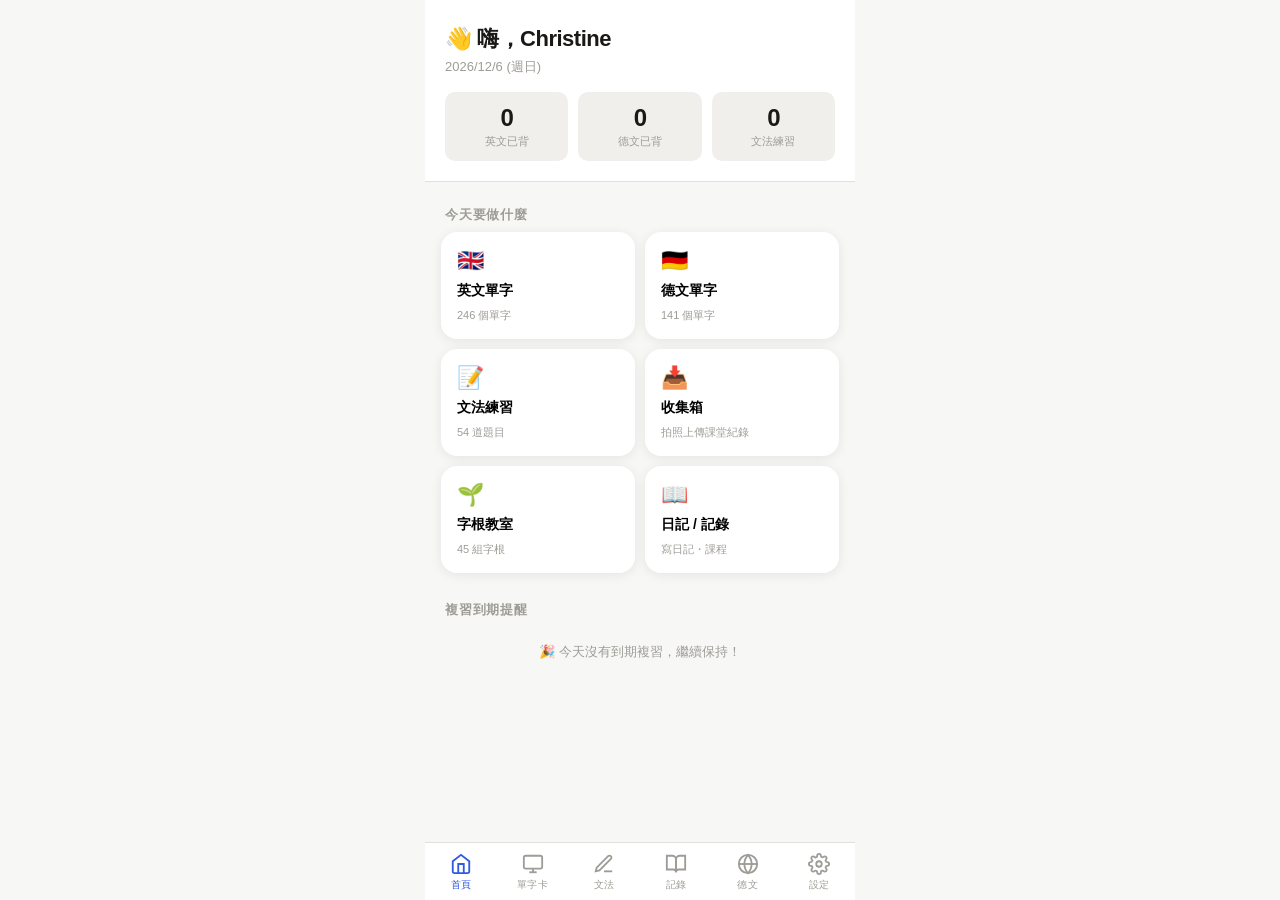
==== commit 0edb436e: "Update index.html" ====
--- a/index.html
+++ b/index.html
@@ -1084,12 +1084,21 @@
 
       <!-- engoo sub -->
       <div id="diary-sub-engoo" style="display:none;">
-        <div class="section-header"><span class="section-title">新增閱讀記錄</span></div>
+        <div class="section-header"><span class="section-title">✨ 貼上文章連結，AI 自動整理</span></div>
+        <div class="diary-input-card">
+          <div style="font-size:12px; color:var(--text3); line-height:1.6; margin-bottom:8px;">貼上 Engoo 文章連結 → AI 讀取文章，抽出值得學的單字與句型 → 進收集箱給你確認 → 儲存進資料庫，並自動建立閱讀記錄。</div>
+          <input class="record-input" id="engoo-url" placeholder="https://engoo.com/app/daily-news/article/…" autocapitalize="off" autocorrect="off">
+          <button class="diary-submit" style="width:100%; margin-top:4px;" onclick="analyzeEngooUrl()">✨ AI 分析文章</button>
+          <div id="engoo-analyze-status"></div>
+        </div>
+
+        <!-- 手動記錄（次要選項，收合） -->
+        <div class="section-header"><span class="section-title">或手動記錄</span></div>
         <div class="diary-input-card">
           <input class="record-input" id="engoo-title" placeholder="文章標題 (e.g. A 3D-Printed Rocket…)">
           <input class="record-input" id="engoo-date" type="date">
           <textarea class="diary-textarea" id="engoo-words" style="min-height:80px;" placeholder="不懂的單字，一行一個：&#10;orbit / 軌道"></textarea>
-          <button class="diary-submit" style="width:100%; margin-top:8px;" onclick="submitEngoo()">儲存記錄</button>
+          <button class="diary-submit" style="width:100%; margin-top:8px; background:var(--surface2); color:var(--text);" onclick="submitEngoo()">儲存手動記錄</button>
         </div>
         <div class="section-header"><span class="section-title">閱讀紀錄</span></div>
         <div id="engoo-list">
@@ -1371,7 +1380,7 @@
           </div>
         </div>
         <div style="text-align:center; padding: 20px; font-size:12px; color:var(--text3);">
-          Language Review App v1.4.0<br>最後更新：2026-07-09（雅思導向＋字根教室＋自動同步＋德文文法練習）
+          Language Review App v1.4.1<br>最後更新：2026-07-09（修正找錯誤卡死＋Engoo貼連結自動整理）
         </div>
       </div>
     </div>
@@ -2709,8 +2718,9 @@
 
 function handleWordClick(el) {
   if (!efState || efState.allFixed) return;
-  // 如果正在修正某個錯誤，不允許繼續點字
-  if (efState.foundErrors.size > 0 && efState.currentFixIdx < efState.errorWords.length && !efState.fixAnswered) {
+  // 修正階段（所有錯誤都已找到）才鎖定點字；還在找錯誤時可以繼續點
+  // ⚠️ 修過的 bug：之前的條件在「找到第一個錯誤後」就把後續點擊全擋掉了
+  if (efState.foundErrors.size >= efState.errorWords.length) {
     return;
   }
   const tokenIdx = parseInt(el.dataset.tokenidx, 10);
@@ -2865,6 +2875,82 @@
       ${e.corrections ? `<div class="diary-entry-corrections">${e.corrections}</div>` : ''}
     </div>`).join('');
 }
+// ============================================================
+// Engoo：貼連結 → AI 讀文章自動整理單字與句型
+// 使用 Gemini 的 url_context 工具讓 AI 自己去讀網頁（瀏覽器直接抓會被 CORS 擋）
+// 流程：分析 → 結果進收集箱（可編輯確認）→ 儲存到 GitHub → 同時自動建立閱讀記錄
+// ============================================================
+async function analyzeEngooUrl() {
+  const urlInput = document.getElementById('engoo-url');
+  const url = urlInput.value.trim();
+  const statusEl = document.getElementById('engoo-analyze-status');
+  if (!url || !/^https?:\/\//.test(url)) { showToast('請貼上完整的文章網址（http 開頭）'); return; }
+
+  statusEl.innerHTML = `<div class="ai-loading" style="margin-top:10px;"><div class="ai-dots"><div class="ai-dot"></div><div class="ai-dot"></div><div class="ai-dot"></div></div>AI 正在讀文章並整理，約需 15–30 秒…</div>`;
+
+  const prompt = `Read this article: ${url}
+
+You are helping Christine, a Taiwanese IELTS learner (target band 6.5-7.0, chemical industry analyst). Extract learning content from the article.
+
+Return ONLY valid JSON, no markdown fences:
+{
+  "title": "article title",
+  "vocab": [
+    { "word": "...", "meaning": "繁體中文意思", "partOfSpeech": "n./v./adj./adv./phrase", "example": "the sentence from the article containing this word" }
+  ],
+  "grammar": [
+    { "category": "past_tense/subject_verb/preposition/other", "rule": "這個句型的簡短名稱（繁體中文）", "wrong": "a plausible learner-error version of a sentence from the article", "correct": "the correct sentence from the article", "explanation": "繁體中文解釋這個句型為什麼值得學" }
+  ]
+}
+
+Rules:
+- vocab: pick 6-10 words/phrases worth learning at IELTS 6.0-7.0 level (skip basic words she'd already know; prefer academic words, collocations, and topic vocabulary)
+- grammar: pick 1-3 sentences with structures worth learning (e.g. passive voice, relative clauses, comparisons); create the "wrong" version by introducing a typical Taiwanese learner mistake
+- All meanings/explanations in Traditional Chinese
+- If you cannot access the URL, return {"title":"","vocab":[],"grammar":[]}`;
+
+  // url_context 工具：讓 Gemini 伺服器端去抓網頁內容
+  const result = await callGemini(prompt, { tools: [{ url_context: {} }] });
+  if (!result.ok) {
+    statusEl.innerHTML = `<div class="ai-result" style="color:var(--de);">❌ ${escHtml(result.error)}<br><span style="color:var(--text3);">若一直失敗，可改用「收集箱」貼上文章內文分析。</span></div>`;
+    return;
+  }
+  let parsed;
+  try { parsed = JSON.parse(result.text.replace(/^```json\s*/,'').replace(/^```\s*/,'').replace(/\s*```$/,'').trim()); }
+  catch(e) {
+    statusEl.innerHTML = `<div class="ai-result" style="color:var(--de);">❌ AI 回傳格式異常，請再按一次</div>`;
+    return;
+  }
+  const vocab = parsed.vocab || [];
+  const grammar = parsed.grammar || [];
+  if (vocab.length === 0 && grammar.length === 0) {
+    statusEl.innerHTML = `<div class="ai-result" style="color:var(--de);">❌ AI 讀不到這個網址的內容（可能需要登入才能看）。可改用「收集箱」貼上文章內文分析。</div>`;
+    return;
+  }
+
+  // 1) 內容進收集箱（走既有的確認→儲存流程），標記來源 engoo
+  vocab.forEach(v => inboxItems.push({ type: 'en_vocab', word: v.word || '', meaning: v.meaning || '', partOfSpeech: v.partOfSpeech || '', example: v.example || '', source: 'engoo' }));
+  grammar.forEach(g => inboxItems.push({ type: 'en_grammar', category: g.category || 'other', rule: g.rule || '', wrong: g.wrong || '', correct: g.correct || '', explanation: g.explanation || '', source: 'engoo' }));
+
+  // 2) 自動建立閱讀記錄（標題＋日期＋單字摘要）
+  const rec = {
+    id: Date.now(),
+    title: parsed.title || url,
+    date: new Date().toISOString().split('T')[0],
+    words: vocab.map(v => `${v.word} / ${v.meaning}`).join('\n'),
+    url: url,
+  };
+  engooRecords.unshift(rec);
+  saveData();
+  renderEngooList();
+  renderInboxList();
+  urlInput.value = '';
+
+  statusEl.innerHTML = `<div class="ai-result" style="color:var(--green);">✅ 整理完成：${vocab.length} 個單字、${grammar.length} 個句型，已加入收集箱。<br>閱讀記錄也已自動建立。</div>
+    <button class="settings-save-btn" onclick="setDiaryTab('inbox')">📥 前往收集箱確認並儲存</button>`;
+  showToast('✅ 已加入收集箱，請確認後儲存');
+}
+
 function submitEngoo() {
   const title = document.getElementById('engoo-title').value.trim();
   const date = document.getElementById('engoo-date').value;
@@ -3477,17 +3563,19 @@
 // 回傳 { ok: true, text } 或 { ok: false, error }
 // 錯誤訊息會包含 Google 回傳的原因，方便除錯
 // ============================================================
-async function callGemini(parts) {
+async function callGemini(parts, extra) {
   const key = getApiKey();
   if (!key) return { ok: false, error: '請先在「設定」中輸入 Gemini API Key' };
   // 向下相容：如果傳進來是字串，包成 parts 格式
   if (typeof parts === 'string') parts = [{ text: parts }];
   const model = getGeminiModel();
+  // extra 可放額外的請求參數，例如 { tools: [{ url_context: {} }] } 讓 Gemini 自己去讀網址
+  const requestBody = Object.assign({ contents: [{ parts: parts }] }, extra || {});
   try {
     const res = await fetch(`https://generativelanguage.googleapis.com/v1beta/models/${model}:generateContent?key=${key}`, {
       method: 'POST',
       headers: { 'Content-Type': 'application/json' },
-      body: JSON.stringify({ contents: [{ parts: parts }] })
+      body: JSON.stringify(requestBody)
     });
     const data = await res.json();
     if (!res.ok) {
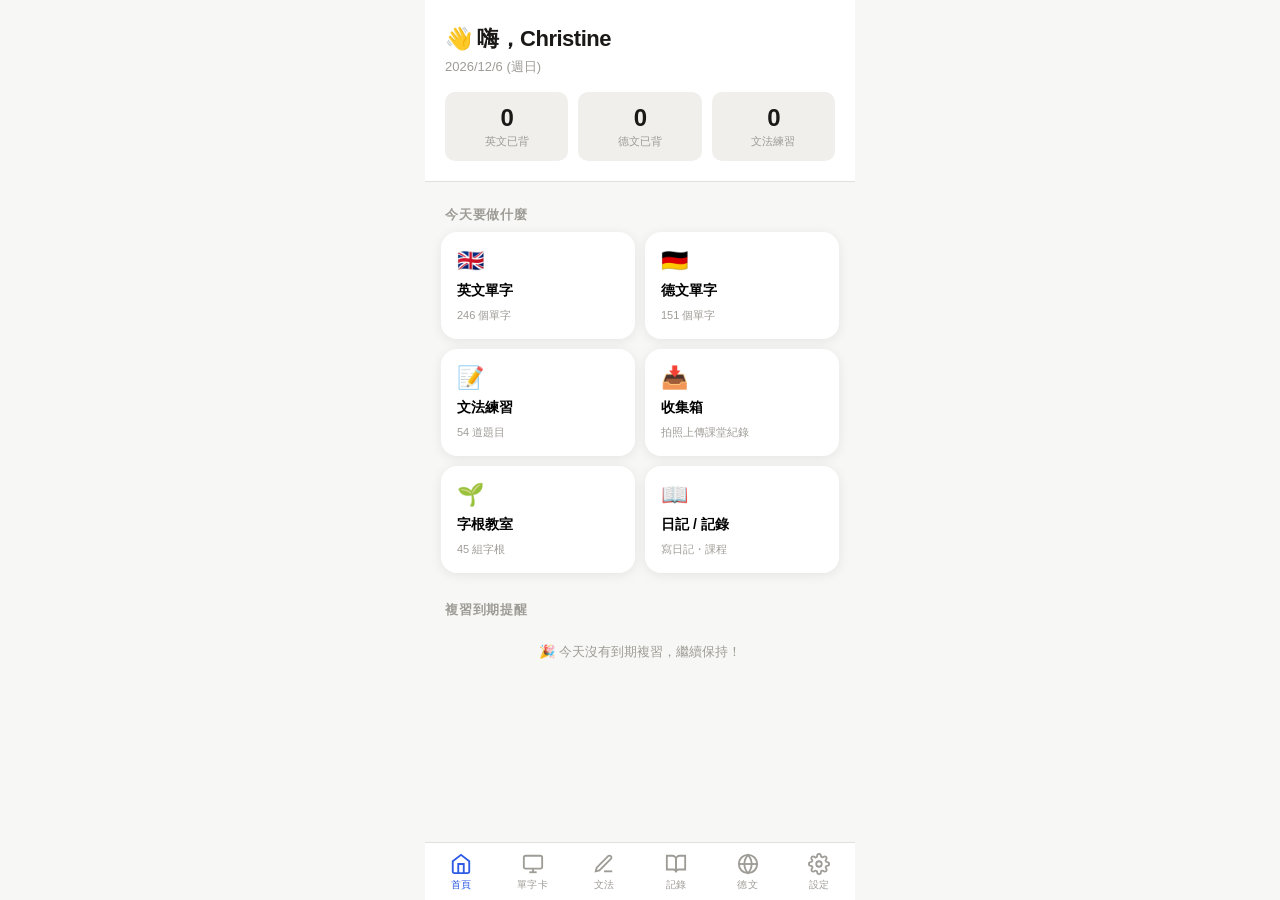
==== commit 818ee788: "Update index.html" ====
--- a/index.html
+++ b/index.html
@@ -662,12 +662,30 @@
 
   /* ===== 收集箱 (INBOX) ===== */
   .inbox-photo-preview {
-    width: 100%;
+    display: flex;
+    flex-wrap: wrap;
+    gap: 8px;
+    margin-top: 10px;
+  }
+  .inbox-photo-thumb {
+    position: relative;
+    width: 72px; height: 72px;
     border-radius: 10px;
-    margin-top: 10px;
-    max-height: 220px;
-    object-fit: contain;
+    overflow: hidden;
     background: var(--surface2);
+  }
+  .inbox-photo-thumb img {
+    width: 100%; height: 100%;
+    object-fit: cover;
+  }
+  .inbox-photo-remove {
+    position: absolute; top: 2px; right: 2px;
+    width: 20px; height: 20px;
+    border-radius: 50%;
+    background: rgba(0,0,0,0.6);
+    color: white;
+    font-size: 11px;
+    display: flex; align-items: center; justify-content: center;
   }
   .inbox-item {
     background: var(--surface);
@@ -732,6 +750,13 @@
     border-radius: 8px;
     font-size: 12px; color: var(--amber);
   }
+  /* 格位速查表 */
+  .case-table-wrap { overflow-x: auto; margin-bottom: 14px; }
+  .case-table { width: 100%; border-collapse: collapse; font-size: 12px; white-space: nowrap; }
+  .case-table caption { text-align: left; font-weight: 700; font-size: 13px; margin-bottom: 6px; color: var(--de); caption-side: top; }
+  .case-table th, .case-table td { border: 1px solid var(--border); padding: 6px 8px; text-align: center; }
+  .case-table th { background: var(--surface2); font-weight: 600; }
+  .case-table td:first-child, .case-table th:first-child { text-align: left; font-weight: 600; color: var(--text2); }
 
   /* ===== SETTINGS PAGE ===== */
   .settings-section {
@@ -757,6 +782,19 @@
     color: var(--text);
     margin-top: 6px;
   }
+  .settings-group-header {
+    cursor: pointer;
+    user-select: none;
+  }
+  .settings-group-header .chevron {
+    font-size: 12px;
+    color: var(--text3);
+    transition: transform 0.15s;
+    display: inline-block;
+  }
+  .settings-group-header.open .chevron { transform: rotate(90deg); }
+  .settings-group-body { display: none; }
+  .settings-group-body.open { display: block; }
   .settings-save-btn {
     width: 100%; padding: 14px;
     background: var(--en); color: white;
@@ -1123,11 +1161,11 @@
           </div>
           <textarea class="diary-textarea" id="inbox-text" style="min-height:90px;" placeholder="貼上文字內容（Cambly AI回饋、筆記…），或只上傳照片"></textarea>
           <div class="diary-toolbar">
-            <button class="diary-ai-btn" style="flex:1;" onclick="document.getElementById('inbox-photo').click()">📷 選擇照片</button>
+            <button class="diary-ai-btn" style="flex:1;" onclick="document.getElementById('inbox-photo').click()">📷 選擇照片（可多張）</button>
             <button class="diary-submit" style="flex:1.6;" onclick="analyzeInbox()">✨ AI 分析內容</button>
           </div>
-          <input type="file" id="inbox-photo" accept="image/*" style="display:none;" onchange="handleInboxPhoto(event)">
-          <img id="inbox-photo-preview" class="inbox-photo-preview" style="display:none;">
+          <input type="file" id="inbox-photo" accept="image/*" multiple style="display:none;" onchange="handleInboxPhoto(event)">
+          <div id="inbox-photo-preview" class="inbox-photo-preview" style="display:none;"></div>
           <div id="inbox-analyze-status"></div>
         </div>
 
@@ -1194,12 +1232,23 @@
       </div>
 
       <div id="de-sub-grammar" style="display:none;">
-        <!-- 瀏覽 / 練習 模式切換 -->
+        <!-- 瀏覽 / 練習 / 動詞變化 模式切換 -->
         <div class="lang-toggle" style="margin: 12px 16px 0;">
           <button class="lang-toggle-btn active" id="degr-mode-browse" onclick="setDeGrammarMode('browse')">📖 瀏覽規則</button>
           <button class="lang-toggle-btn" id="degr-mode-practice" onclick="setDeGrammarMode('practice')">✏️ 練習</button>
+          <button class="lang-toggle-btn" id="degr-mode-conjug" onclick="setDeGrammarMode('conjug')">🔤 動詞變化</button>
         </div>
         <div id="degr-browse-view">
+          <!-- 格位速查表（v1.4.4 新增，B1 之路待辦）-->
+          <div class="pr-card">
+            <div class="grammar-category-row" onclick="toggleRuleDetail('case-table-detail')" style="margin-bottom:0;">
+              <span class="pr-title" style="margin-bottom:0;">📐 格位速查表（定冠詞／不定冠詞／代名詞）</span>
+              <span class="grammar-rule-toggle">展開 ▾</span>
+            </div>
+            <div class="grammar-rule-detail" id="case-table-detail" style="background:transparent; padding:0;">
+              <div id="case-tables-container"><!-- filled by JS --></div>
+            </div>
+          </div>
           <div class="section-header"><span class="section-title">德文文法重點</span></div>
           <div id="de-grammar-list"><!-- filled by JS --></div>
         </div>
@@ -1220,6 +1269,23 @@
           </div>
           <div id="degr-question-container"><!-- filled by JS --></div>
         </div>
+        <div id="degr-conjug-view" style="display:none;">
+          <div class="grammar-stats" style="padding-top:12px;">
+            <div class="grammar-stat">
+              <div class="grammar-stat-num" id="deconj-correct" style="color:var(--green);">0</div>
+              <div class="grammar-stat-label">答對</div>
+            </div>
+            <div class="grammar-stat">
+              <div class="grammar-stat-num" id="deconj-wrong" style="color:var(--de);">0</div>
+              <div class="grammar-stat-label">答錯</div>
+            </div>
+            <div class="grammar-stat">
+              <div class="grammar-stat-num" id="deconj-total">0</div>
+              <div class="grammar-stat-label">已練習</div>
+            </div>
+          </div>
+          <div id="deconj-question-container"><!-- filled by JS --></div>
+        </div>
       </div>
     </div>
 
@@ -1265,8 +1331,11 @@
         <div><div class="topbar-title">設定</div></div>
       </div>
       <div style="padding: 16px 0 0;">
-        <div class="section-header"><span class="section-title">AI 設定</span></div>
-        <div class="settings-section">
+        <div class="section-header settings-group-header" id="sg-header-ai" onclick="toggleSettingsGroup('ai')">
+          <span class="section-title">AI 設定</span>
+          <span class="chevron">▸</span>
+        </div>
+        <div class="settings-section settings-group-body" id="sg-body-ai">
           <div class="settings-item" style="flex-direction: column; align-items: stretch;">
             <div class="settings-item-title">Gemini API Key</div>
             <div class="settings-item-sub">用於 AI 批改日記、生成例句、收集箱辨識</div>
@@ -1278,8 +1347,11 @@
           </div>
         </div>
 
-        <div class="section-header" style="margin-top:8px;"><span class="section-title">GitHub 同步（收集箱用）</span></div>
-        <div class="settings-section">
+        <div class="section-header settings-group-header" id="sg-header-github" style="margin-top:8px;" onclick="toggleSettingsGroup('github')">
+          <span class="section-title">GitHub 同步（收集箱用）</span>
+          <span class="chevron">▸</span>
+        </div>
+        <div class="settings-section settings-group-body" id="sg-body-github">
           <div class="settings-item" style="flex-direction: column; align-items: stretch;">
             <div class="settings-item-title">GitHub Token</div>
             <div class="settings-item-sub">Fine-grained token，只需這個 repo 的 Contents 讀寫權限</div>
@@ -1296,8 +1368,11 @@
           </div>
         </div>
 
-        <div class="section-header" style="margin-top:8px;"><span class="section-title">☁️ 自動同步進度</span></div>
-        <div class="settings-section">
+        <div class="section-header settings-group-header" id="sg-header-sync" style="margin-top:8px;" onclick="toggleSettingsGroup('sync')">
+          <span class="section-title">☁️ 自動同步進度</span>
+          <span class="chevron">▸</span>
+        </div>
+        <div class="settings-section settings-group-body" id="sg-body-sync">
           <div class="settings-item" style="flex-direction: column; align-items: stretch;">
             <div class="settings-item-sub" style="line-height:1.6;">開啟後：複習進度、日記、記錄會自動備份到 GitHub（每人一個進度檔），開 App 時自動還原最新進度。換手機不用再手動匯出。</div>
             <div class="settings-item-title" style="margin-top:12px;">使用者名稱</div>
@@ -1313,8 +1388,11 @@
           </div>
         </div>
 
-        <div class="section-header" style="margin-top:8px;"><span class="section-title">資料管理</span></div>
-        <div class="settings-section">
+        <div class="section-header settings-group-header" id="sg-header-data" style="margin-top:8px;" onclick="toggleSettingsGroup('data')">
+          <span class="section-title">資料管理</span>
+          <span class="chevron">▸</span>
+        </div>
+        <div class="settings-section settings-group-body" id="sg-body-data">
           <div class="settings-item">
             <div class="settings-item-left">
               <div class="settings-item-title">英文單字數量</div>
@@ -1352,8 +1430,11 @@
           </div>
         </div>
 
-        <div class="section-header" style="margin-top:8px;"><span class="section-title">資料備份 & 轉移</span></div>
-        <div class="settings-section">
+        <div class="section-header settings-group-header" id="sg-header-backup" style="margin-top:8px;" onclick="toggleSettingsGroup('backup')">
+          <span class="section-title">資料備份 & 轉移</span>
+          <span class="chevron">▸</span>
+        </div>
+        <div class="settings-section settings-group-body" id="sg-body-backup">
           <div class="card" style="display:flex; flex-direction:column; gap:10px;">
             <div style="font-size:13px; color:var(--text2); line-height:1.6;">
               匯出後會下載一個 <strong>.json</strong> 檔案，存到 iCloud 或任何地方。<br>
@@ -1370,8 +1451,11 @@
           </div>
         </div>
 
-        <div class="section-header" style="margin-top:8px;"><span class="section-title">資料更新方式</span></div>
-        <div class="settings-section">
+        <div class="section-header settings-group-header" id="sg-header-howto" style="margin-top:8px;" onclick="toggleSettingsGroup('howto')">
+          <span class="section-title">資料更新方式</span>
+          <span class="chevron">▸</span>
+        </div>
+        <div class="settings-section settings-group-body" id="sg-body-howto">
           <div class="card">
             <div style="font-size:13px; line-height:1.8; color: var(--text2);">
               <strong>日常小更新</strong>：用「📥 收集箱」拍照上傳，AI 整理後直接存進 GitHub 的 data-user.json。<br><br>
@@ -1380,7 +1464,7 @@
           </div>
         </div>
         <div style="text-align:center; padding: 20px; font-size:12px; color:var(--text3);">
-          Language Review App v1.4.1<br>最後更新：2026-07-09（修正找錯誤卡死＋Engoo貼連結自動整理）
+          Language Review App v1.4.4<br>最後更新：2026-07-10（設定頁分組收合＋德文格位表/動詞變化＋收集箱多張照片）
         </div>
       </div>
     </div>
@@ -1456,8 +1540,7 @@
 // 收集箱 state：待確認項目清單
 // 每筆 = { type: 'en_vocab'|'de_vocab'|'en_grammar'|'de_sentence', ...欄位 }
 let inboxItems = [];
-let inboxPhotoBase64 = null; // 目前選擇的照片（base64，不含前綴）
-let inboxPhotoMime = null;
+let inboxPhotos = []; // v1.4.4：改為陣列支援多張照片，格式 [{mime, base64}]
 
 // data
 let diaryEntries = [];
@@ -1650,7 +1733,7 @@
     });
     if (!res.ok) {
       const resBody = await res.json().catch(() => ({}));
-      return { error: `GitHub 寫入失敗 (${res.status})：${resBody.message || '未知錯誤'}` };
+      return { error: `GitHub 寫入失敗 (${res.status})：${resBody.message || '未知錯誤'}${res.status === 404 ? '（很可能是分支名稱設錯，請到設定頁重新按「測試連線」檢查）' : ''}` };
     }
     return { ok: true };
   } catch(e) {
@@ -1715,10 +1798,23 @@
     });
     if (!res.ok) {
       const resBody = await res.json().catch(() => ({}));
-      return { error: `GitHub 寫入失敗 (${res.status})：${resBody.message || '未知錯誤'}` };
+      return { error: `GitHub 寫入失敗 (${res.status})：${resBody.message || '未知錯誤'}${res.status === 404 ? '（很可能是分支名稱設錯，請到設定頁重新按「測試連線」檢查）' : ''}` };
     }
-    return { ok: true };
+    const resData = await res.json().catch(() => ({}));
+    return { ok: true, sha: resData.content && resData.content.sha };
   } catch(e) { return { error: '網路錯誤：' + e.message }; }
+}
+// 刪除檔案（目前只用在「測試連線」清掉自己建立的測試檔，避免留垃圾檔在 repo 裡）
+async function githubDeleteJson(path, sha, message) {
+  const cfg = getGithubConfig();
+  try {
+    const res = await fetch(githubApiUrl(path), {
+      method: 'DELETE',
+      headers: { 'Authorization': 'Bearer ' + cfg.token, 'Accept': 'application/vnd.github+json', 'Content-Type': 'application/json' },
+      body: JSON.stringify({ message: message || ('刪除 ' + path), sha, branch: cfg.branch }),
+    });
+    return { ok: res.ok };
+  } catch(e) { return { ok: false }; }
 }
 
 // 組合要備份的進度物件
@@ -1816,6 +1912,32 @@
 }
 
 // 測試 GitHub 連線設定是否正確
+// ============================================================
+// 修復記錄（2026-07-09）：使用者回報「測試連線」顯示成功，但收集箱按
+// 「儲存到 GitHub」卻失敗顯示 404。
+// 原因：舊版 testGithubConnection() 只測試讀取(GET)，從未測試寫入(PUT)。
+// 最常見的真正病灶是「分支名稱設錯」：例如 repo 實際預設分支是 master，
+// 但設定裡填的是 main（或留空、程式預設 main）。讀取時 GitHub 對不存在
+// 的分支會回 404，我們的程式碼誤判成「檔案還不存在，等一下建立」而顯示
+// 成功；但寫入時同樣分支不存在，就會真的失敗。
+// 修法：測試連線時額外呼叫 GET /repos/{owner}/{repo} 取得 default_branch，
+// 和設定裡的分支比對，不符就明確提示正確的分支名稱。
+// ============================================================
+async function githubGetRepoInfo() {
+  const cfg = getGithubConfig();
+  try {
+    const res = await fetch(`https://api.github.com/repos/${cfg.owner}/${cfg.repo}`, {
+      headers: { 'Authorization': 'Bearer ' + cfg.token, 'Accept': 'application/vnd.github+json' },
+    });
+    if (!res.ok) {
+      const body = await res.json().catch(() => ({}));
+      return { error: `找不到 repo (${res.status})：${body.message || '請檢查擁有者/Repo 名稱是否正確，或 Token 是否有這個 repo 的權限'}` };
+    }
+    const data = await res.json();
+    return { defaultBranch: data.default_branch };
+  } catch(e) { return { error: '網路錯誤：' + e.message }; }
+}
+
 async function testGithubConnection() {
   const cfg = getGithubConfig();
   const statusEl = document.getElementById('github-test-status');
@@ -1824,36 +1946,106 @@
     return;
   }
   statusEl.innerHTML = `<div style="color:var(--text3); font-size:13px; margin-top:8px;">測試中…</div>`;
+
+  // 第一步：確認 repo 存在，並拿到真正的預設分支名稱
+  const repoInfo = await githubGetRepoInfo();
+  if (repoInfo.error) {
+    statusEl.innerHTML = `<div style="color:var(--de); font-size:13px; margin-top:8px;">❌ ${escHtml(repoInfo.error)}</div>`;
+    return;
+  }
+  // 第二步：分支名稱是否和設定相符
+  if (repoInfo.defaultBranch && repoInfo.defaultBranch !== cfg.branch) {
+    statusEl.innerHTML = `<div style="color:var(--de); font-size:13px; margin-top:8px; line-height:1.6;">
+      ⚠️ 分支名稱不符：你的 repo 實際分支是 <strong>${escHtml(repoInfo.defaultBranch)}</strong>，但設定裡填的是 <strong>${escHtml(cfg.branch)}</strong>。<br>
+      這就是「測試看起來成功、但儲存時 404」最常見的原因！
+      <button class="settings-save-btn" style="margin-top:8px;" onclick="document.getElementById('github-branch-input').value='${escHtml(repoInfo.defaultBranch)}'; saveGithubSettings(); testGithubConnection();">✅ 自動修正為 ${escHtml(repoInfo.defaultBranch)}</button>
+    </div>`;
+    return;
+  }
+  // 第三步：讀取測試（確認 token 至少有讀取權限）
   const result = await githubGetUserData();
   if (result.error) {
-    statusEl.innerHTML = `<div style="color:var(--de); font-size:13px; margin-top:8px;">❌ ${result.error}</div>`;
-  } else if (!result.exists) {
-    statusEl.innerHTML = `<div style="color:var(--amber); font-size:13px; margin-top:8px;">✅ 連線成功！repo 中還沒有 data-user.json，第一次儲存時會自動建立</div>`;
+    statusEl.innerHTML = `<div style="color:var(--de); font-size:13px; margin-top:8px;">❌ ${escHtml(result.error)}</div>`;
+    return;
+  }
+  // 第四步：真正測試寫入權限——寫一個小測試檔再馬上刪除，確保「測試連線」不會給假的安心感
+  const testPath = '.lr-connection-test.json';
+  const putResult = await githubPutJson(testPath, { test: true, at: Date.now() }, null, '連線測試（可忽略/刪除）');
+  if (putResult.error) {
+    statusEl.innerHTML = `<div style="color:var(--de); font-size:13px; margin-top:8px; line-height:1.6;">
+      ❌ 讀取正常，但寫入失敗：${escHtml(putResult.error)}<br>
+      請檢查 Token 權限是否為「Contents: Read and write」（不是 Read-only）。
+    </div>`;
+    return;
+  }
+  // 寫入測試成功 → 立刻刪掉測試檔，不留垃圾在 repo 裡（刪除失敗也不影響「連線成功」的結論）
+  if (putResult.sha) await githubDeleteJson(testPath, putResult.sha, '清除連線測試檔');
+  if (!result.exists) {
+    statusEl.innerHTML = `<div style="color:var(--green); font-size:13px; margin-top:8px;">✅ 連線成功（讀取＋寫入都正常）！repo 中還沒有 data-user.json，第一次儲存時會自動建立</div>`;
   } else {
-    statusEl.innerHTML = `<div style="color:var(--green); font-size:13px; margin-top:8px;">✅ 連線成功，data-user.json 已存在</div>`;
+    statusEl.innerHTML = `<div style="color:var(--green); font-size:13px; margin-top:8px;">✅ 連線成功（讀取＋寫入都正常），data-user.json 已存在</div>`;
   }
 }
 
 // ============================================================
 // 收集箱：照片處理
 // ============================================================
-function handleInboxPhoto(event) {
-  const file = event.target.files[0];
-  if (!file) return;
-  const reader = new FileReader();
-  reader.onload = function(e) {
-    // e.target.result 格式：[data-uri]
-    const dataUrl = e.target.result;
-    const match = dataUrl.match(/^data:(.+?);base64,(.*)$/);
-    if (!match) { showToast('照片讀取失敗'); return; }
-    inboxPhotoMime = match[1];
-    inboxPhotoBase64 = match[2];
-    const preview = document.getElementById('inbox-photo-preview');
-    preview.src = dataUrl;
-    preview.style.display = 'block';
-  };
-  reader.readAsDataURL(file);
+// 把照片縮到最長邊 1600px 再轉成 base64（省流量、Gemini 處理也更快）
+// 獨立成一個函式方便測試時 mock 掉（jsdom 沒有真正的 canvas 繪圖能力）
+function resizeImageToDataUrl(file, maxDim) {
+  maxDim = maxDim || 1600;
+  return new Promise((resolve, reject) => {
+    const reader = new FileReader();
+    reader.onload = (e) => {
+      const img = new Image();
+      img.onload = () => {
+        let { width, height } = img;
+        if (width > height && width > maxDim) { height = Math.round(height * maxDim / width); width = maxDim; }
+        else if (height >= width && height > maxDim) { width = Math.round(width * maxDim / height); height = maxDim; }
+        const canvas = document.createElement('canvas');
+        canvas.width = width; canvas.height = height;
+        canvas.getContext('2d').drawImage(img, 0, 0, width, height);
+        resolve(canvas.toDataURL('image/jpeg', 0.85));
+      };
+      img.onerror = () => reject(new Error('圖片載入失敗'));
+      img.src = e.target.result;
+    };
+    reader.onerror = () => reject(new Error('檔案讀取失敗'));
+    reader.readAsDataURL(file);
+  });
+}
+
+// v1.4.4：支援一次選擇多張照片（例如課堂筆記拍了好幾頁），全部縮圖後存進 inboxPhotos 陣列
+async function handleInboxPhoto(event) {
+  const files = Array.from(event.target.files || []);
+  if (files.length === 0) return;
+  const statusEl = document.getElementById('inbox-analyze-status');
+  statusEl.innerHTML = `<div class="ai-loading" style="margin-top:10px;">處理 ${files.length} 張照片中…</div>`;
+  for (const file of files) {
+    try {
+      const dataUrl = await resizeImageToDataUrl(file, 1600);
+      const match = dataUrl.match(/^data:(.+?);base64,(.*)$/);
+      if (!match) continue;
+      inboxPhotos.push({ mime: match[1], base64: match[2] });
+    } catch(e) { /* 單張失敗不影響其他張 */ }
+  }
+  statusEl.innerHTML = '';
+  renderInboxPhotoPreviews();
   event.target.value = '';
+}
+function renderInboxPhotoPreviews() {
+  const el = document.getElementById('inbox-photo-preview');
+  if (inboxPhotos.length === 0) { el.style.display = 'none'; el.innerHTML = ''; return; }
+  el.style.display = 'flex';
+  el.innerHTML = inboxPhotos.map((p, i) => `
+    <div class="inbox-photo-thumb">
+      <img src="data:${p.mime};base64,${p.base64}">
+      <button class="inbox-photo-remove" onclick="removeInboxPhoto(${i})" title="移除">✕</button>
+    </div>`).join('');
+}
+function removeInboxPhoto(idx) {
+  inboxPhotos.splice(idx, 1);
+  renderInboxPhotoPreviews();
 }
 
 // ============================================================
@@ -1861,12 +2053,13 @@
 // ============================================================
 async function analyzeInbox() {
   const text = document.getElementById('inbox-text').value.trim();
-  if (!text && !inboxPhotoBase64) {
+  if (!text && inboxPhotos.length === 0) {
     showToast('請先貼上文字或選擇照片');
     return;
   }
   const statusEl = document.getElementById('inbox-analyze-status');
-  statusEl.innerHTML = `<div class="ai-loading" style="margin-top:10px;"><div class="ai-dots"><div class="ai-dot"></div><div class="ai-dot"></div><div class="ai-dot"></div></div>AI 分析中，照片可能需要 10–20 秒…</div>`;
+  const photoNote = inboxPhotos.length > 1 ? `（${inboxPhotos.length} 張照片一起分析）` : '';
+  statusEl.innerHTML = `<div class="ai-loading" style="margin-top:10px;"><div class="ai-dots"><div class="ai-dot"></div><div class="ai-dot"></div><div class="ai-dot"></div></div>AI 分析中${photoNote}，可能需要 10–30 秒…</div>`;
 
   const prompt = `You are helping a Taiwanese language learner (Christine) organize her lesson notes into a study database. She is preparing for IELTS (target band 6.5-7.0).
 The content may include: English lesson feedback (您說/建議/解釋 format from Cambly), IELTS practice exercises with mistakes and corrections (錯題), Engoo articles, German lesson handouts, handwritten notes, or vocabulary lists.
@@ -1895,12 +2088,13 @@
 - For IELTS mistakes (錯題): the wrong answer goes in "wrong", the correction in "correct", and explain WHY in Traditional Chinese
 - If content is unreadable or empty, return {"englishVocab":[],"germanVocab":[],"englishGrammar":[],"germanSentences":[]}`;
 
-  // 組合 Gemini 請求的 parts：文字 + 照片（如果有）
+  // 組合 Gemini 請求的 parts：文字 + 全部照片（v1.4.4：多張照片一次送給 AI 一起分析，
+  // 比一張一張分開分析更有效率，也讓 AI 能理解跨頁筆記的上下文）
   const parts = [{ text: prompt }];
   if (text) parts.push({ text: '\n\n=== Content to analyze ===\n' + text });
-  if (inboxPhotoBase64) {
-    parts.push({ inline_data: { mime_type: inboxPhotoMime, data: inboxPhotoBase64 } });
-  }
+  inboxPhotos.forEach(p => {
+    parts.push({ inline_data: { mime_type: p.mime, data: p.base64 } });
+  });
 
   const result = await callGemini(parts);
   if (!result.ok) {
@@ -1947,9 +2141,8 @@
     statusEl.innerHTML = `<div class="ai-result" style="color:var(--green); border-left-color:var(--green);">✅ 辨識出 ${added} 個項目！請往下確認、修改，再按儲存</div>`;
     // 清空輸入區
     document.getElementById('inbox-text').value = '';
-    inboxPhotoBase64 = null;
-    inboxPhotoMime = null;
-    document.getElementById('inbox-photo-preview').style.display = 'none';
+    inboxPhotos = [];
+    renderInboxPhotoPreviews();
   }
 }
 
@@ -2244,6 +2437,8 @@
   document.getElementById('lang-en-btn').classList.toggle('active', lang === 'en');
   document.getElementById('lang-de-btn').classList.toggle('active', lang === 'de');
   document.getElementById('vocab-title').textContent = lang === 'en' ? '英文單字' : '德文單字';
+  document.getElementById('vmode-flip').classList.toggle('active', vocabMode === 'flip');
+  document.getElementById('vmode-type').classList.toggle('active', vocabMode === 'type');
   if (currentDeck.length === 0) buildDeck(lang);
   if (vocabMode === 'flip') renderFlashcard();
   else renderTyping();
@@ -2378,12 +2573,32 @@
 });
 
 // typing mode
-function toggleVocabMode() {
-  vocabMode = vocabMode === 'flip' ? 'type' : 'flip';
+// ============================================================
+// 修復記錄（2026-07-09）：HTML 按鈕呼叫 setVocabMode()，但先前只定義了
+// 舊版 toggleVocabMode()（只有兩種模式），導致「打字」「字根實驗室」按鈕
+// 完全沒有對應函式可執行，點擊沒有任何反應。這裡補上正確版本。
+// 教訓：修改 HTML 按鈕的 onclick 名稱時，一定要同步搜尋 JS 是否有對應函式。
+// ============================================================
+function setVocabMode(mode) {
+  if (mode === 'roots') {
+    // 字根功能已經是獨立的「字根教室」頁面（從首頁進入），這裡直接導頁過去，
+    // 避免同一套邏輯要維護兩份。
+    goTo('roots', null);
+    return;
+  }
+  vocabMode = mode; // 'flip' | 'type'
   document.getElementById('flashcard-mode').style.display = vocabMode === 'flip' ? 'block' : 'none';
   document.getElementById('typing-mode-view').style.display = vocabMode === 'type' ? 'block' : 'none';
   document.getElementById('vocab-mode-label').textContent = vocabMode === 'flip' ? '翻牌模式' : '打字模式';
+  // 三個模式按鈕的 active 樣式
+  document.getElementById('vmode-flip').classList.toggle('active', mode === 'flip');
+  document.getElementById('vmode-type').classList.toggle('active', mode === 'type');
+  document.getElementById('vmode-roots').classList.remove('active'); // roots 是導頁，不需要 active 狀態
   if (vocabMode === 'type') { buildDeck(currentLang); renderTyping(); }
+}
+function toggleVocabMode() {
+  // 保留舊函式名稱以防其他地方還有呼叫到，內部轉呼叫新版
+  setVocabMode(vocabMode === 'flip' ? 'type' : 'flip');
 }
 function renderTyping() {
   if (currentDeck.length === 0) return;
@@ -2487,32 +2702,89 @@
   }
 }
 
-function renderChoiceCard(g) {
+// ============================================================
+// 英文文法題引擎（v1.4.2 重寫）
+// 舊設計的問題：選項是從「其他文法題」抓來的正確句，三句彼此無關、
+// 全都文法正確，根本無從判斷——已整段淘汰。
+// 新設計：所有題目只圍繞「同一條規則」出題，兩種題型：
+//   1. 填空題：自動比對 wrong/correct 的差異字挖空，
+//      選項 = 正確字 + 本人當時的錯字 + 同類干擾字（從混淆池抓）
+//   2. 判斷題：同一句話的錯誤版 vs 正確版，二選一
+// 差異太大無法挖空的題目自動退回判斷題。
+// ============================================================
+
+// 各分類的「混淆池」：填空題的第三個干擾選項從這裡抓（要跟正解、錯字都不同才用）
+const GRAMMAR_DISTRACTOR_POOLS = {
+  past_tense: ['go', 'went', 'gone', 'come', 'came', 'is', 'was', 'were', 'have been', 'begin', 'began', 'begun', 'bring', 'brought', 'feel', 'felt', 'stay', 'stayed', 'choose', 'chose'],
+  subject_verb: ['is', 'are', 'was', 'were', 'has', 'have', 'does', 'do'],
+  preposition: ['in', 'on', 'at', 'to', 'for', 'from', 'about', 'of', 'with', 'as'],
+  other: ['a', 'an', 'the', 'more', 'most', 'was', 'is', 'to', 'ing'],
+};
+
+// 比對錯誤句與正確句，找出「從頭到尾唯一不同的那段」
+// 回傳 { pre, wrongMid, correctMid, post }；差異太大（挖空超過4個字）回傳 null
+function diffSentences(wrong, correct) {
+  const clean = s => s.trim().replace(/\s+/g, ' ');
+  const wWords = clean(wrong).split(' ');
+  const cWords = clean(correct).split(' ');
+  const norm = x => x.toLowerCase().replace(/[.,!?;:'"()]+$/g, '');
+  // 從頭找相同的部分
+  let start = 0;
+  while (start < wWords.length && start < cWords.length && norm(wWords[start]) === norm(cWords[start])) start++;
+  // 從尾找相同的部分
+  let endW = wWords.length - 1, endC = cWords.length - 1;
+  while (endW >= start && endC >= start && norm(wWords[endW]) === norm(cWords[endC])) { endW--; endC--; }
+  const wrongMid = wWords.slice(start, endW + 1).join(' ');
+  const correctMid = cWords.slice(start, endC + 1).join(' ');
+  // 兩邊差異都是空 或 挖空段太長 → 不適合填空
+  if (!correctMid || correctMid.split(' ').length > 4) return null;
+  if (norm(wrongMid) === norm(correctMid)) return null;
+  return {
+    pre: cWords.slice(0, start).join(' '),
+    wrongMid: wrongMid.replace(/[.,!?;:]+$/g, ''),
+    correctMid: correctMid.replace(/[.,!?;:]+$/g, ''),
+    post: cWords.slice(endC + 1).join(' '),
+  };
+}
+
+// 用差異結果組出填空題；組不出來回傳 null（呼叫端退回判斷題）
+function buildFillQuestion(g) {
+  const d = diffSentences(g.wrong, g.correct);
+  if (!d) return null;
+  const choices = [d.correctMid];
+  // 本人當時的錯字當第二個選項（若差異段是「多出來的字」則 wrongMid 可能為空）
+  if (d.wrongMid && d.wrongMid.toLowerCase() !== d.correctMid.toLowerCase()) choices.push(d.wrongMid);
+  // 從同分類混淆池抓一個都不重複的干擾字
+  const pool = GRAMMAR_DISTRACTOR_POOLS[g.category] || GRAMMAR_DISTRACTOR_POOLS.other;
+  const used = choices.map(c => c.toLowerCase());
+  const candidates = pool.filter(p => !used.includes(p.toLowerCase()) && !used.some(u => u.includes(p.toLowerCase())));
+  if (candidates.length > 0 && choices.length < 3) {
+    choices.push(candidates[Math.floor(Math.random() * candidates.length)]);
+  }
+  if (choices.length < 2) return null; // 至少要兩個選項才成題
+  const question = `${d.pre} ___ ${d.post}`.trim().replace(/\s+/g, ' ');
+  return { question, choices, answer: d.correctMid };
+}
+
+// 共用的題卡外框（填空題與判斷題都用這個）
+function renderGrammarCardFrame(g, questionText, choices, answer) {
   const container = document.getElementById('grammar-card-container');
   const catLabel = { past_tense:'過去式', subject_verb:'主詞一致', preposition:'介系詞', other:'其他文法' };
-
-  const sameCategory = ENGLISH_GRAMMAR.filter(x => x.id !== g.id && x.category === g.category);
-  const otherCategory = ENGLISH_GRAMMAR.filter(x => x.id !== g.id && x.category !== g.category);
-  shuffle(sameCategory);
-  shuffle(otherCategory);
-  const wrongPool = [...sameCategory, ...otherCategory];
-  const wrongChoices = wrongPool.slice(0, 2).map(x => x.correct);
-  const choices = shuffle([g.correct, ...wrongChoices]);
-
   grammarAnswered = false;
+  const shuffled = shuffle([...choices]);
   // 把 choices 存到 window 讓 onclick 用 index 取值，避免引號衝突
-  window._grammarChoices = choices;
-  window._grammarCorrect = g.correct;
+  window._grammarChoices = shuffled;
+  window._grammarCorrect = answer;
   container.innerHTML = `
     <div class="grammar-card">
       <div class="grammar-category-row" onclick="toggleRuleDetail('rule-${g.id}')">
-        <span class="grammar-category-label">${catLabel[g.category] || g.category}</span>
+        <span class="grammar-category-label">${catLabel[g.category] || g.category}${g.source === 'ielts' ? '・雅思錯題' : ''}</span>
         <span class="grammar-rule-toggle">規則 ▾</span>
       </div>
       <div class="grammar-rule-detail" id="rule-${g.id}">${g.rule}</div>
-      <div class="grammar-question">哪一句是正確的？</div>
+      <div class="grammar-question">${escHtml(questionText)}</div>
       <div class="grammar-choices">
-        ${choices.map((c, i) => `<button class="grammar-choice" onclick="answerGrammarByIdx(this, ${i})">${escHtml(c)}</button>`).join('')}
+        ${shuffled.map((c, i) => `<button class="grammar-choice" onclick="answerGrammarByIdx(this, ${i})">${escHtml(c)}</button>`).join('')}
       </div>
       <div class="grammar-explanation" id="grammar-exp">
         <strong>📌 解析：</strong>${g.explanation}<br>
@@ -2524,6 +2796,17 @@
       </div>
       <button class="grammar-nav-btn" id="grammar-next-btn" onclick="nextGrammar()" style="display:none;">下一題 →</button>
     </div>`;
+}
+
+// 題型分派：優先填空題（60%），否則判斷題；填空組不出來也退回判斷題
+function renderChoiceCard(g) {
+  const fill = Math.random() < 0.6 ? buildFillQuestion(g) : null;
+  if (fill) {
+    renderGrammarCardFrame(g, fill.question, fill.choices, fill.answer);
+  } else {
+    // 判斷題：同一句的錯誤版 vs 正確版
+    renderGrammarCardFrame(g, '哪一句是正確的？', [g.correct, g.wrong], g.correct);
+  }
 }
 
 function toggleRuleDetail(id) {
@@ -3007,6 +3290,7 @@
   renderPronunciation();
   initSentencePractice();
   renderGermanGrammar();
+  renderCaseTables();
 }
 function setDeTab(tab) {
   deTab = tab;
@@ -3048,6 +3332,142 @@
 let degrAnswered = false;
 
 // 內建備用題（從 GERMAN_GRAMMAR 規則手工出的題，離線可用）
+// ============================================================
+// 德文格位速查表（v1.4.4 新增，德文 B1 之路待辦①）
+// 純參考資料，不需要 data.js 那樣的批次整理流程，直接放在 app.html。
+// ============================================================
+const GERMAN_CASE_TABLES = [
+  {
+    title: '定冠詞（der/die/das）格位變化',
+    header: ['格', '陽性', '陰性', '中性', '複數'],
+    rows: [
+      ['Nominativ（主格）', 'der', 'die', 'das', 'die'],
+      ['Akkusativ（受格）', 'den', 'die', 'das', 'die'],
+      ['Dativ（與格）', 'dem', 'der', 'dem', 'den'],
+      ['Genitiv（屬格）', 'des', 'der', 'des', 'der'],
+    ],
+  },
+  {
+    title: '不定冠詞（ein/eine）格位變化',
+    header: ['格', '陽性', '陰性', '中性'],
+    rows: [
+      ['Nominativ', 'ein', 'eine', 'ein'],
+      ['Akkusativ', 'einen', 'eine', 'ein'],
+      ['Dativ', 'einem', 'einer', 'einem'],
+      ['Genitiv', 'eines', 'einer', 'eines'],
+    ],
+  },
+  {
+    title: '人稱代名詞格位變化',
+    header: ['人稱', 'Nominativ', 'Akkusativ', 'Dativ'],
+    rows: [
+      ['ich（我）', 'ich', 'mich', 'mir'],
+      ['du（你）', 'du', 'dich', 'dir'],
+      ['er（他）', 'er', 'ihn', 'ihm'],
+      ['sie（她）', 'sie', 'sie', 'ihr'],
+      ['es（它）', 'es', 'es', 'ihm'],
+      ['wir（我們）', 'wir', 'uns', 'uns'],
+      ['ihr（你們）', 'ihr', 'euch', 'euch'],
+      ['sie/Sie（他們/您）', 'sie/Sie', 'sie/Sie', 'ihnen/Ihnen'],
+    ],
+  },
+];
+function renderCaseTables() {
+  const el = document.getElementById('case-tables-container');
+  if (!el) return;
+  el.innerHTML = GERMAN_CASE_TABLES.map(t => `
+    <div class="case-table-wrap">
+      <table class="case-table">
+        <caption>${escHtml(t.title)}</caption>
+        <thead><tr>${t.header.map(h => `<th>${escHtml(h)}</th>`).join('')}</tr></thead>
+        <tbody>
+          ${t.rows.map(r => `<tr>${r.map(c => `<td>${escHtml(c)}</td>`).join('')}</tr>`).join('')}
+        </tbody>
+      </table>
+    </div>`).join('');
+}
+
+// ============================================================
+// 德文動詞變化練習（v1.4.4 新增，德文 B1 之路待辦②）
+// 內建常見動詞的六個人稱變化（規則動詞 + 幾個高頻不規則動詞），
+// 純本機題庫，不需要 AI，離線也能練習。
+// 出題邏輯：隨機挑動詞+人稱，選項＝正解＋同一動詞的其他人稱變化
+//（這樣的干擾項最有教學價值：測的是「這個變化對應哪個人稱」）
+// ============================================================
+const GERMAN_VERB_CONJUGATIONS = [
+  { infinitive: 'sein', meaning: '是（be動詞）', forms: { 'ich':'bin', 'du':'bist', 'er/sie/es':'ist', 'wir':'sind', 'ihr':'seid', 'sie/Sie':'sind' } },
+  { infinitive: 'haben', meaning: '有', forms: { 'ich':'habe', 'du':'hast', 'er/sie/es':'hat', 'wir':'haben', 'ihr':'habt', 'sie/Sie':'haben' } },
+  { infinitive: 'werden', meaning: '變成、將要', forms: { 'ich':'werde', 'du':'wirst', 'er/sie/es':'wird', 'wir':'werden', 'ihr':'werdet', 'sie/Sie':'werden' } },
+  { infinitive: 'gehen', meaning: '去、走', forms: { 'ich':'gehe', 'du':'gehst', 'er/sie/es':'geht', 'wir':'gehen', 'ihr':'geht', 'sie/Sie':'gehen' } },
+  { infinitive: 'kommen', meaning: '來', forms: { 'ich':'komme', 'du':'kommst', 'er/sie/es':'kommt', 'wir':'kommen', 'ihr':'kommt', 'sie/Sie':'kommen' } },
+  { infinitive: 'machen', meaning: '做', forms: { 'ich':'mache', 'du':'machst', 'er/sie/es':'macht', 'wir':'machen', 'ihr':'macht', 'sie/Sie':'machen' } },
+  { infinitive: 'sehen', meaning: '看見', forms: { 'ich':'sehe', 'du':'siehst', 'er/sie/es':'sieht', 'wir':'sehen', 'ihr':'seht', 'sie/Sie':'sehen' } },
+  { infinitive: 'sprechen', meaning: '說', forms: { 'ich':'spreche', 'du':'sprichst', 'er/sie/es':'spricht', 'wir':'sprechen', 'ihr':'sprecht', 'sie/Sie':'sprechen' } },
+  { infinitive: 'lesen', meaning: '讀', forms: { 'ich':'lese', 'du':'liest', 'er/sie/es':'liest', 'wir':'lesen', 'ihr':'lest', 'sie/Sie':'lesen' } },
+  { infinitive: 'essen', meaning: '吃', forms: { 'ich':'esse', 'du':'isst', 'er/sie/es':'isst', 'wir':'essen', 'ihr':'esst', 'sie/Sie':'essen' } },
+  { infinitive: 'fahren', meaning: '開車、搭乘', forms: { 'ich':'fahre', 'du':'fährst', 'er/sie/es':'fährt', 'wir':'fahren', 'ihr':'fahrt', 'sie/Sie':'fahren' } },
+  { infinitive: 'arbeiten', meaning: '工作', forms: { 'ich':'arbeite', 'du':'arbeitest', 'er/sie/es':'arbeitet', 'wir':'arbeiten', 'ihr':'arbeitet', 'sie/Sie':'arbeiten' } },
+  { infinitive: 'lernen', meaning: '學習', forms: { 'ich':'lerne', 'du':'lernst', 'er/sie/es':'lernt', 'wir':'lernen', 'ihr':'lernt', 'sie/Sie':'lernen' } },
+  { infinitive: 'wohnen', meaning: '居住', forms: { 'ich':'wohne', 'du':'wohnst', 'er/sie/es':'wohnt', 'wir':'wohnen', 'ihr':'wohnt', 'sie/Sie':'wohnen' } },
+];
+
+let deconjStats = { correct: 0, wrong: 0 };
+let deconjAnswered = false;
+
+function nextConjugationQuestion() {
+  const container = document.getElementById('deconj-question-container');
+  deconjAnswered = false;
+  const verb = GERMAN_VERB_CONJUGATIONS[Math.floor(Math.random() * GERMAN_VERB_CONJUGATIONS.length)];
+  const persons = Object.keys(verb.forms);
+  const person = persons[Math.floor(Math.random() * persons.length)];
+  const correct = verb.forms[person];
+
+  // 干擾選項：同一動詞其他人稱的變化（去重、排除跟正解一樣的）
+  const otherForms = [...new Set(persons.filter(p => p !== person).map(p => verb.forms[p]))].filter(f => f !== correct);
+  shuffle(otherForms);
+  const choices = shuffle([correct, ...otherForms.slice(0, 2)]);
+
+  window._deconjChoices = choices;
+  window._deconjAnswer = correct;
+  window._deconjVerb = verb;
+
+  container.innerHTML = `
+    <div class="grammar-card">
+      <div class="grammar-category-row" style="cursor:default;">
+        <span class="grammar-category-label">${escHtml(verb.infinitive)}（${escHtml(verb.meaning)}）</span>
+      </div>
+      <div class="grammar-question">${escHtml(person)} ___ （${escHtml(verb.infinitive)}）</div>
+      <div class="grammar-choices">
+        ${choices.map((c, i) => `<button class="grammar-choice" onclick="answerConjugation(this, ${i})">${escHtml(c)}</button>`).join('')}
+      </div>
+      <div class="grammar-explanation" id="deconj-exp">
+        <strong>📌 完整變化：</strong>${persons.map(p => `${p}: ${verb.forms[p]}`).join('　')}
+      </div>
+      <button class="grammar-nav-btn" id="deconj-next-btn" onclick="nextConjugationQuestion()" style="display:none; background:var(--de);">下一題 →</button>
+    </div>`;
+}
+
+function answerConjugation(btn, idx) {
+  if (deconjAnswered) return;
+  deconjAnswered = true;
+  const chosen = window._deconjChoices[idx];
+  const correct = window._deconjAnswer;
+  const isCorrect = chosen === correct;
+  document.querySelectorAll('#deconj-question-container .grammar-choice').forEach(b => {
+    if (b.textContent === correct) b.classList.add('correct');
+    else if (b === btn && !isCorrect) b.classList.add('wrong');
+  });
+  document.getElementById('deconj-exp').classList.add('show');
+  document.getElementById('deconj-next-btn').style.display = 'block';
+  if (isCorrect) deconjStats.correct++; else deconjStats.wrong++;
+  document.getElementById('deconj-correct').textContent = deconjStats.correct;
+  document.getElementById('deconj-wrong').textContent = deconjStats.wrong;
+  document.getElementById('deconj-total').textContent = deconjStats.correct + deconjStats.wrong;
+  todayStats.grammarPracticed++;
+  todayStats.date = new Date().toDateString();
+  saveData();
+}
+
 const BUILTIN_DE_QUESTIONS = [
   { ruleId: 'gg001', question: 'Ich habe ___ Freund.（我有一個男朋友）', choices: ['einen', 'ein', 'einem'], answer: 'einen', explanation: 'haben 後面接 Akkusativ；Freund 是陽性名詞，ein → einen。' },
   { ruleId: 'gg003', question: '___ der Arbeit（因為工作的關係）', choices: ['wegen', 'nachdem', 'von'], answer: 'wegen', explanation: 'wegen + Genitiv 表示「因為…」，陰性 die Arbeit → der Arbeit。' },
@@ -3065,9 +3485,12 @@
   deGrammarMode = mode;
   document.getElementById('degr-browse-view').style.display = mode === 'browse' ? 'block' : 'none';
   document.getElementById('degr-practice-view').style.display = mode === 'practice' ? 'block' : 'none';
+  document.getElementById('degr-conjug-view').style.display = mode === 'conjug' ? 'block' : 'none';
   document.getElementById('degr-mode-browse').classList.toggle('active', mode === 'browse');
   document.getElementById('degr-mode-practice').classList.toggle('active', mode === 'practice');
+  document.getElementById('degr-mode-conjug').classList.toggle('active', mode === 'conjug');
   if (mode === 'practice') nextDeGrammarQuestion();
+  if (mode === 'conjug') nextConjugationQuestion();
 }
 
 // 題庫快取：{ questions: [...], generatedAt }
@@ -3454,7 +3877,38 @@
 // ============================================================
 // SETTINGS
 // ============================================================
+// ============================================================
+// 設定頁：分組收合（v1.4.4 新增，解決「設定頁太長」的待辦）
+// 設計：每組記住自己的開關狀態在 localStorage，下次進來維持原狀。
+// 首次使用（沒有存過狀態）時，AI 設定與 GitHub 同步預設展開（初次設定最常用到），
+// 其餘分組預設收合。
+// ============================================================
+const SETTINGS_GROUP_DEFAULTS = { ai: true, github: true, sync: false, data: false, backup: false, howto: false };
+function toggleSettingsGroup(id) {
+  const body = document.getElementById('sg-body-' + id);
+  const header = document.getElementById('sg-header-' + id);
+  if (!body || !header) return;
+  const open = !body.classList.contains('open');
+  body.classList.toggle('open', open);
+  header.classList.toggle('open', open);
+  try { localStorage.setItem('lr_sg_' + id, open ? '1' : '0'); } catch(e) {}
+}
+function initSettingsGroups() {
+  Object.keys(SETTINGS_GROUP_DEFAULTS).forEach(id => {
+    let open;
+    try {
+      const saved = localStorage.getItem('lr_sg_' + id);
+      open = saved !== null ? saved === '1' : SETTINGS_GROUP_DEFAULTS[id];
+    } catch(e) { open = SETTINGS_GROUP_DEFAULTS[id]; }
+    const body = document.getElementById('sg-body-' + id);
+    const header = document.getElementById('sg-header-' + id);
+    if (body) body.classList.toggle('open', open);
+    if (header) header.classList.toggle('open', open);
+  });
+}
+
 function initSettings() {
+  initSettingsGroups();
   const k = getApiKey();
   if (k) document.getElementById('api-key-input').value = k;
   document.getElementById('gemini-model-input').value = getGeminiModel();
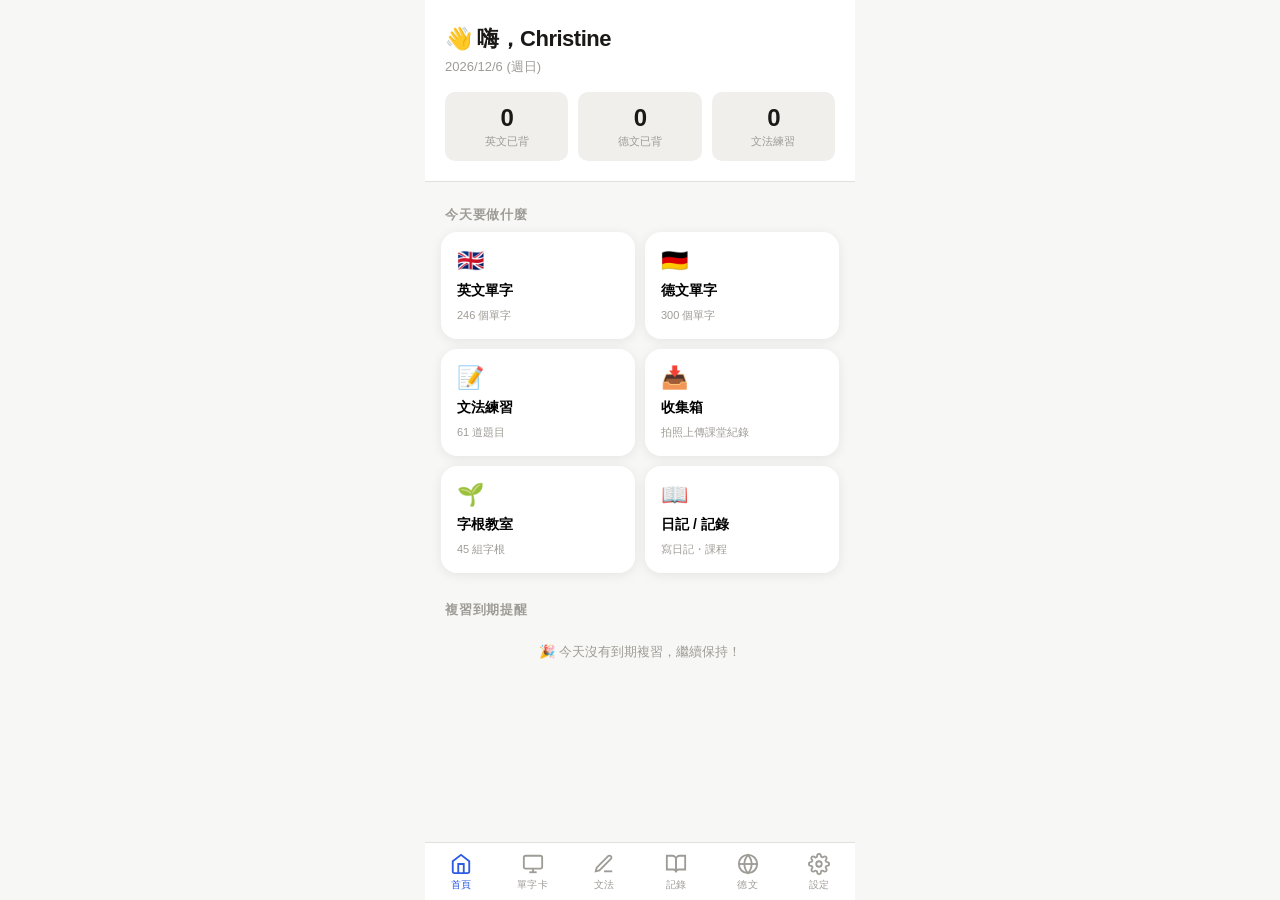
==== commit d07f2c1c: "Update index.html" ====
--- a/index.html
+++ b/index.html
@@ -677,6 +677,22 @@
   .inbox-photo-thumb img {
     width: 100%; height: 100%;
     object-fit: cover;
+  }
+  .inbox-pdf-thumb {
+    width: 100%; height: 100%;
+    display: flex; flex-direction: column;
+    align-items: center; justify-content: center;
+    gap: 2px;
+    font-size: 20px;
+    background: var(--de-light);
+  }
+  .inbox-pdf-thumb span {
+    font-size: 9px;
+    color: var(--text2);
+    max-width: 64px;
+    overflow: hidden;
+    text-overflow: ellipsis;
+    white-space: nowrap;
   }
   .inbox-photo-remove {
     position: absolute; top: 2px; right: 2px;
@@ -1157,14 +1173,14 @@
         <div class="section-header"><span class="section-title">上傳課堂紀錄</span></div>
         <div class="diary-input-card">
           <div style="font-size:12px; color:var(--text3); line-height:1.6; margin-bottom:10px;">
-            拍照或貼上課堂內容 → AI 自動整理成單字/文法 → 確認後直接存進資料庫（GitHub）。
+            拍照、上傳 PDF 或貼上課堂內容 → AI 自動整理成單字/文法 → 確認後直接存進資料庫（GitHub）。
           </div>
-          <textarea class="diary-textarea" id="inbox-text" style="min-height:90px;" placeholder="貼上文字內容（Cambly AI回饋、筆記…），或只上傳照片"></textarea>
+          <textarea class="diary-textarea" id="inbox-text" style="min-height:90px;" placeholder="貼上文字內容（Cambly AI回饋、筆記…），或只上傳照片/PDF"></textarea>
           <div class="diary-toolbar">
-            <button class="diary-ai-btn" style="flex:1;" onclick="document.getElementById('inbox-photo').click()">📷 選擇照片（可多張）</button>
+            <button class="diary-ai-btn" style="flex:1;" onclick="document.getElementById('inbox-photo').click()">📷 選擇照片/PDF</button>
             <button class="diary-submit" style="flex:1.6;" onclick="analyzeInbox()">✨ AI 分析內容</button>
           </div>
-          <input type="file" id="inbox-photo" accept="image/*" multiple style="display:none;" onchange="handleInboxPhoto(event)">
+          <input type="file" id="inbox-photo" accept="image/*,application/pdf" multiple style="display:none;" onchange="handleInboxPhoto(event)">
           <div id="inbox-photo-preview" class="inbox-photo-preview" style="display:none;"></div>
           <div id="inbox-analyze-status"></div>
         </div>
@@ -1464,7 +1480,7 @@
           </div>
         </div>
         <div style="text-align:center; padding: 20px; font-size:12px; color:var(--text3);">
-          Language Review App v1.4.4<br>最後更新：2026-07-10（設定頁分組收合＋德文格位表/動詞變化＋收集箱多張照片）
+          Language Review App v1.4.6<br>最後更新：2026-07-10（GitHub 同步 409 衝突自動重試）
         </div>
       </div>
     </div>
@@ -1852,6 +1868,18 @@
   syncTimer = setTimeout(() => pushProgress(), 20000);
 }
 // 上傳進度到雲端
+// ============================================================
+// 修復記錄（2026-07-10）：使用者回報同步時出現「409：progress-christine.json
+// does not match <sha>」。
+// 原因：GitHub 用 sha 做樂觀鎖（optimistic concurrency）。pushProgress() 原本
+// 是「讀取 sha → 寫入」一次做完，但如果同時有另一個分頁/裝置也在同步（例如
+// 自動同步的 20 秒計時器和手動按「立即同步」剛好前後腳，或同時開了電腦+手機
+// 兩個視窗），中間那個檔案已經被別人改過，手上的 sha 就過期了，寫入會被 GitHub
+// 拒絕並回傳 409。
+// 修法：409 是「暫時性」的競爭問題，不是設定錯誤，重新抓一次最新 sha 再寫入
+// 通常就會成功，所以加上自動重試（最多 3 次，每次間隔遞增），完全不需要使用者
+// 自己處理。真的重試 3 次都失敗才顯示錯誤。
+// ============================================================
 async function pushProgress(manual) {
   if (syncing) return;
   const cfg = getGithubConfig();
@@ -1862,13 +1890,33 @@
   syncing = true;
   setSyncStatus('⬆️ 同步中…');
   try {
-    const remote = await githubGetJson(progressPath());
-    if (remote.error && remote.error !== '未設定') { setSyncStatus('❌ ' + remote.error); return; }
-    const put = await githubPutJson(progressPath(), buildProgressObject(), remote.sha, '進度同步 (' + getUsername() + ')');
-    if (put.error) { setSyncStatus('❌ ' + put.error); return; }
-    localStorage.setItem('lr_lastsync', String(Date.now()));
-    setSyncStatus('✅ 已同步 ' + new Date().toLocaleTimeString('zh-TW', { hour: '2-digit', minute: '2-digit' }));
-    if (manual) showToast('✅ 進度已同步到雲端');
+    let lastError = null;
+    for (let attempt = 0; attempt < 3; attempt++) {
+      const remote = await githubGetJson(progressPath());
+      if (remote.error && remote.error !== '未設定') { lastError = remote.error; break; }
+      const put = await githubPutJson(progressPath(), buildProgressObject(), remote.sha, '進度同步 (' + getUsername() + ')');
+      if (put.ok) {
+        lastError = null;
+        localStorage.setItem('lr_lastsync', String(Date.now()));
+        setSyncStatus('✅ 已同步 ' + new Date().toLocaleTimeString('zh-TW', { hour: '2-digit', minute: '2-digit' }));
+        if (manual) showToast('✅ 進度已同步到雲端');
+        break;
+      }
+      lastError = put.error;
+      // 409 衝突：sha 過期，重新抓最新 sha 再試一次；其他錯誤（權限/網路）重試沒有意義，直接跳出
+      if (put.error && put.error.includes('409') && attempt < 2) {
+        await new Promise(r => setTimeout(r, 400 * (attempt + 1)));
+        continue;
+      }
+      break;
+    }
+    if (lastError) {
+      const friendly = lastError.includes('409')
+        ? '同步衝突，已重試但仍失敗，請稍後手動再按一次「立即同步」'
+        : lastError;
+      setSyncStatus('❌ ' + friendly);
+      if (manual) showToast('❌ 同步失敗，請稍後再試');
+    }
   } finally {
     syncing = false;
   }
@@ -2015,19 +2063,36 @@
   });
 }
 
-// v1.4.4：支援一次選擇多張照片（例如課堂筆記拍了好幾頁），全部縮圖後存進 inboxPhotos 陣列
+// 純讀檔轉 base64（PDF 用這個，不需要也不能像圖片一樣用 canvas 縮圖）
+function readFileAsDataUrl(file) {
+  return new Promise((resolve, reject) => {
+    const reader = new FileReader();
+    reader.onload = (e) => resolve(e.target.result);
+    reader.onerror = () => reject(new Error('檔案讀取失敗'));
+    reader.readAsDataURL(file);
+  });
+}
+
+// v1.4.5：支援 PDF（Gemini 可以直接讀 PDF 內容，不需要轉成圖片）
+// 圖片一樣會先縮到 1600px；PDF 檔案較大，限制 15MB 避免請求太大失敗
+const INBOX_PDF_SIZE_LIMIT = 15 * 1024 * 1024;
 async function handleInboxPhoto(event) {
   const files = Array.from(event.target.files || []);
   if (files.length === 0) return;
   const statusEl = document.getElementById('inbox-analyze-status');
-  statusEl.innerHTML = `<div class="ai-loading" style="margin-top:10px;">處理 ${files.length} 張照片中…</div>`;
+  statusEl.innerHTML = `<div class="ai-loading" style="margin-top:10px;">處理 ${files.length} 個檔案中…</div>`;
   for (const file of files) {
     try {
-      const dataUrl = await resizeImageToDataUrl(file, 1600);
+      const isPdf = file.type === 'application/pdf';
+      if (isPdf && file.size > INBOX_PDF_SIZE_LIMIT) {
+        showToast(`「${file.name}」超過 15MB，已略過`);
+        continue;
+      }
+      const dataUrl = isPdf ? await readFileAsDataUrl(file) : await resizeImageToDataUrl(file, 1600);
       const match = dataUrl.match(/^data:(.+?);base64,(.*)$/);
       if (!match) continue;
-      inboxPhotos.push({ mime: match[1], base64: match[2] });
-    } catch(e) { /* 單張失敗不影響其他張 */ }
+      inboxPhotos.push({ mime: match[1], base64: match[2], isPdf, name: file.name });
+    } catch(e) { /* 單一檔案失敗不影響其他檔案 */ }
   }
   statusEl.innerHTML = '';
   renderInboxPhotoPreviews();
@@ -2039,7 +2104,9 @@
   el.style.display = 'flex';
   el.innerHTML = inboxPhotos.map((p, i) => `
     <div class="inbox-photo-thumb">
-      <img src="data:${p.mime};base64,${p.base64}">
+      ${p.isPdf
+        ? `<div class="inbox-pdf-thumb" title="${escAttr(p.name || 'PDF')}">📄<span>${escHtml((p.name || 'PDF').slice(0, 10))}</span></div>`
+        : `<img src="data:${p.mime};base64,${p.base64}">`}
       <button class="inbox-photo-remove" onclick="removeInboxPhoto(${i})" title="移除">✕</button>
     </div>`).join('');
 }
@@ -2047,6 +2114,7 @@
   inboxPhotos.splice(idx, 1);
   renderInboxPhotoPreviews();
 }
+
 
 // ============================================================
 // 收集箱：AI 分析
@@ -2058,7 +2126,7 @@
     return;
   }
   const statusEl = document.getElementById('inbox-analyze-status');
-  const photoNote = inboxPhotos.length > 1 ? `（${inboxPhotos.length} 張照片一起分析）` : '';
+  const photoNote = inboxPhotos.length > 1 ? `（${inboxPhotos.length} 個檔案一起分析）` : '';
   statusEl.innerHTML = `<div class="ai-loading" style="margin-top:10px;"><div class="ai-dots"><div class="ai-dot"></div><div class="ai-dot"></div><div class="ai-dot"></div></div>AI 分析中${photoNote}，可能需要 10–30 秒…</div>`;
 
   const prompt = `You are helping a Taiwanese language learner (Christine) organize her lesson notes into a study database. She is preparing for IELTS (target band 6.5-7.0).
@@ -2214,6 +2282,42 @@
   return 'u' + prefix + Date.now().toString(36) + n;
 }
 
+// ============================================================
+// 通用：把新內容附加進 data-user.json，內建 409 衝突自動重試（2026-07-10 新增）
+// applyFn(userData) 負責把新內容 push 進 userData 對應的陣列；每次重試都會重新
+// 讀取「最新」的雲端資料再呼叫 applyFn，這點很重要——因為 data-user.json 是
+// Christine 和 Murray 共用的檔案，如果衝突重試時偷懶重用舊資料，會不小心蓋掉
+// 對方同時寫入的內容。重新讀取再附加，才能保證兩人的新增都保留下來。
+// ============================================================
+async function githubAppendToUserData(applyFn) {
+  let lastError = null;
+  let finalUserData = null;
+  for (let attempt = 0; attempt < 3; attempt++) {
+    const current = await githubGetUserData();
+    if (current.error) { lastError = current.error; break; }
+    const userData = current.json || emptyUserData();
+    const defaults = emptyUserData();
+    Object.keys(defaults).forEach(k => { if (!Array.isArray(userData[k])) userData[k] = []; });
+    applyFn(userData);
+    const put = await githubPutUserData(userData, current.sha);
+    if (put.ok) { finalUserData = userData; lastError = null; break; }
+    lastError = put.error;
+    // 409 衝突：資料已被別人（或另一台裝置）改過，sha 過期。重新讀取最新版本後重試。
+    if (put.error && put.error.includes('409') && attempt < 2) {
+      await new Promise(r => setTimeout(r, 400 * (attempt + 1)));
+      continue;
+    }
+    break;
+  }
+  return { ok: !lastError, error: lastError, userData: finalUserData };
+}
+function friendlyConflictMessage(error, retryHint) {
+  if (error && error.includes('409')) {
+    return `同步衝突（可能你和 Murray 剛好同時儲存），已自動重試但仍失敗，請稍後${retryHint}`;
+  }
+  return error;
+}
+
 async function saveInboxToGithub() {
   const statusEl = document.getElementById('inbox-save-status');
   if (inboxItems.length === 0) { showToast('收集箱是空的'); return; }
@@ -2223,67 +2327,53 @@
     return;
   }
 
-  statusEl.innerHTML = `<div class="ai-loading" style="margin-top:10px;"><div class="ai-dots"><div class="ai-dot"></div><div class="ai-dot"></div><div class="ai-dot"></div></div>正在讀取現有資料…</div>`;
-
-  // 1. 讀取現有的 data-user.json（拿到 sha 才能更新）
-  const current = await githubGetUserData();
-  if (current.error) {
-    statusEl.innerHTML = `<div class="ai-result" style="color:var(--de);">❌ ${current.error}</div>`;
+  statusEl.innerHTML = `<div class="ai-loading" style="margin-top:10px;"><div class="ai-dots"><div class="ai-dot"></div><div class="ai-dot"></div><div class="ai-dot"></div></div>正在儲存到 GitHub…</div>`;
+
+  const result = await githubAppendToUserData((userData) => {
+    let n = 0;
+    inboxItems.forEach(item => {
+      n++;
+      if (item.type === 'en_vocab') {
+        userData.englishVocabulary.push({
+          id: makeUserId('en', n),
+          word: item.word, meaning: item.meaning,
+          partOfSpeech: item.partOfSpeech, source: item.source || 'inbox', example: item.example,
+        });
+      } else if (item.type === 'de_vocab') {
+        userData.germanVocabulary.push({
+          id: makeUserId('de', n),
+          article: item.article, word: item.word, meaning: item.meaning,
+          category: item.category || 'other', example: item.example,
+        });
+      } else if (item.type === 'en_grammar') {
+        userData.englishGrammar.push({
+          id: makeUserId('gr', n),
+          category: item.category || 'other', rule: item.rule,
+          wrong: item.wrong, correct: item.correct,
+          explanation: item.explanation, mastered: false,
+          source: item.source || 'inbox',
+        });
+      } else if (item.type === 'de_sentence') {
+        userData.germanSentences.push({
+          id: makeUserId('s', n),
+          stage: 0, part: 0,
+          unitTitle: item.unitTitle || '收集箱新增',
+          german: item.german, chinese: item.chinese,
+        });
+      }
+    });
+  });
+
+  if (!result.ok) {
+    statusEl.innerHTML = `<div class="ai-result" style="color:var(--de);">❌ ${friendlyConflictMessage(result.error, '再按一次「儲存到 GitHub」')}</div>`;
     return;
   }
-  const userData = current.json || emptyUserData();
-  // 確保各陣列存在
-  const defaults = emptyUserData();
-  Object.keys(defaults).forEach(k => { if (!Array.isArray(userData[k])) userData[k] = []; });
-
-  // 2. 把收集箱項目轉成資料庫格式並附加
-  let n = 0;
-  inboxItems.forEach(item => {
-    n++;
-    if (item.type === 'en_vocab') {
-      userData.englishVocabulary.push({
-        id: makeUserId('en', n),
-        word: item.word, meaning: item.meaning,
-        partOfSpeech: item.partOfSpeech, source: item.source || 'inbox', example: item.example,
-      });
-    } else if (item.type === 'de_vocab') {
-      userData.germanVocabulary.push({
-        id: makeUserId('de', n),
-        article: item.article, word: item.word, meaning: item.meaning,
-        category: item.category || 'other', example: item.example,
-      });
-    } else if (item.type === 'en_grammar') {
-      userData.englishGrammar.push({
-        id: makeUserId('gr', n),
-        category: item.category || 'other', rule: item.rule,
-        wrong: item.wrong, correct: item.correct,
-        explanation: item.explanation, mastered: false,
-        source: item.source || 'inbox',
-      });
-    } else if (item.type === 'de_sentence') {
-      userData.germanSentences.push({
-        id: makeUserId('s', n),
-        stage: 0, part: 0,
-        unitTitle: item.unitTitle || '收集箱新增',
-        german: item.german, chinese: item.chinese,
-      });
-    }
-  });
-
-  statusEl.innerHTML = `<div class="ai-loading" style="margin-top:10px;"><div class="ai-dots"><div class="ai-dot"></div><div class="ai-dot"></div><div class="ai-dot"></div></div>正在寫入 GitHub…</div>`;
-
-  // 3. 寫回 GitHub
-  const putResult = await githubPutUserData(userData, current.sha);
-  if (putResult.error) {
-    statusEl.innerHTML = `<div class="ai-result" style="color:var(--de);">❌ ${putResult.error}</div>`;
-    return;
-  }
-
-  // 4. 成功：清空收集箱、把新資料合併進目前的 app（不用等重新部署）
+
+  // 成功：清空收集箱、把新資料合併進目前的 app（不用等重新部署）
   const savedCount = inboxItems.length;
   inboxItems = [];
   saveData();
-  mergeUserData(userData);
+  mergeUserData(result.userData);
   renderInboxList();
   statusEl.innerHTML = `<div class="ai-result" style="color:var(--green); border-left-color:var(--green);">✅ 已儲存 ${savedCount} 個項目到 GitHub！GitHub Pages 約 1 分鐘後更新，本機已即時生效</div>`;
   showToast('✅ 儲存成功！');
@@ -3859,14 +3949,11 @@
     return;
   }
   statusEl.innerHTML = `<div class="ai-loading" style="margin-top:10px;"><div class="ai-dots"><div class="ai-dot"></div><div class="ai-dot"></div><div class="ai-dot"></div></div>正在寫入 GitHub…</div>`;
-  const current = await githubGetUserData();
-  if (current.error) { statusEl.innerHTML = `<div class="ai-result" style="color:var(--de);">❌ ${escHtml(current.error)}</div>`; return; }
-  const userData = current.json || emptyUserData();
-  const defaults = emptyUserData();
-  Object.keys(defaults).forEach(k => { if (!Array.isArray(userData[k])) userData[k] = []; });
-  userData.wordRoots.push(entry);
-  const put = await githubPutUserData(userData, current.sha);
-  if (put.error) { statusEl.innerHTML = `<div class="ai-result" style="color:var(--de);">❌ ${escHtml(put.error)}</div>`; return; }
+  const result = await githubAppendToUserData((userData) => { userData.wordRoots.push(entry); });
+  if (!result.ok) {
+    statusEl.innerHTML = `<div class="ai-result" style="color:var(--de);">❌ ${escHtml(friendlyConflictMessage(result.error, '再按一次儲存'))}</div>`;
+    return;
+  }
   WORD_ROOTS.push(entry); // 本機立即生效
   renderRootList();
   statusEl.innerHTML = `<div class="ai-result" style="color:var(--green);">✅ 已儲存！其他裝置約 1 分鐘後重新整理可看到。</div>`;
